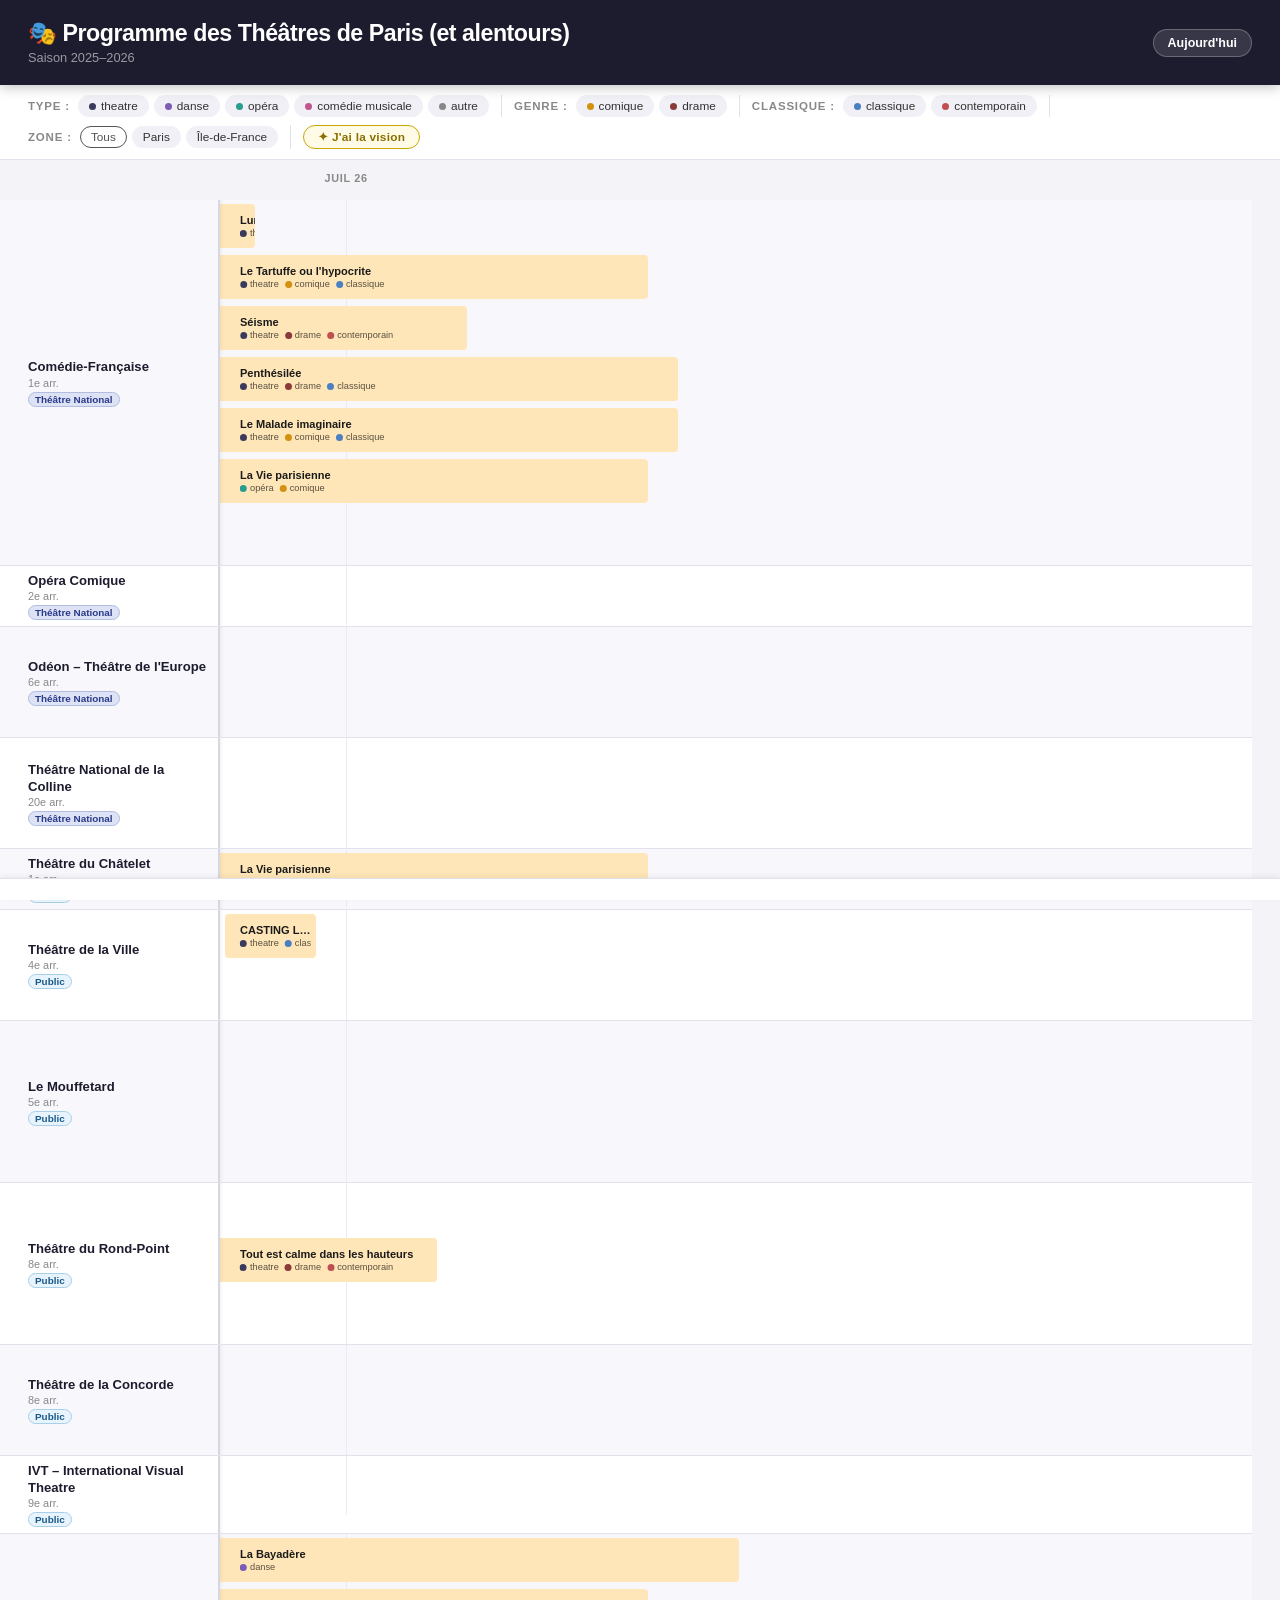
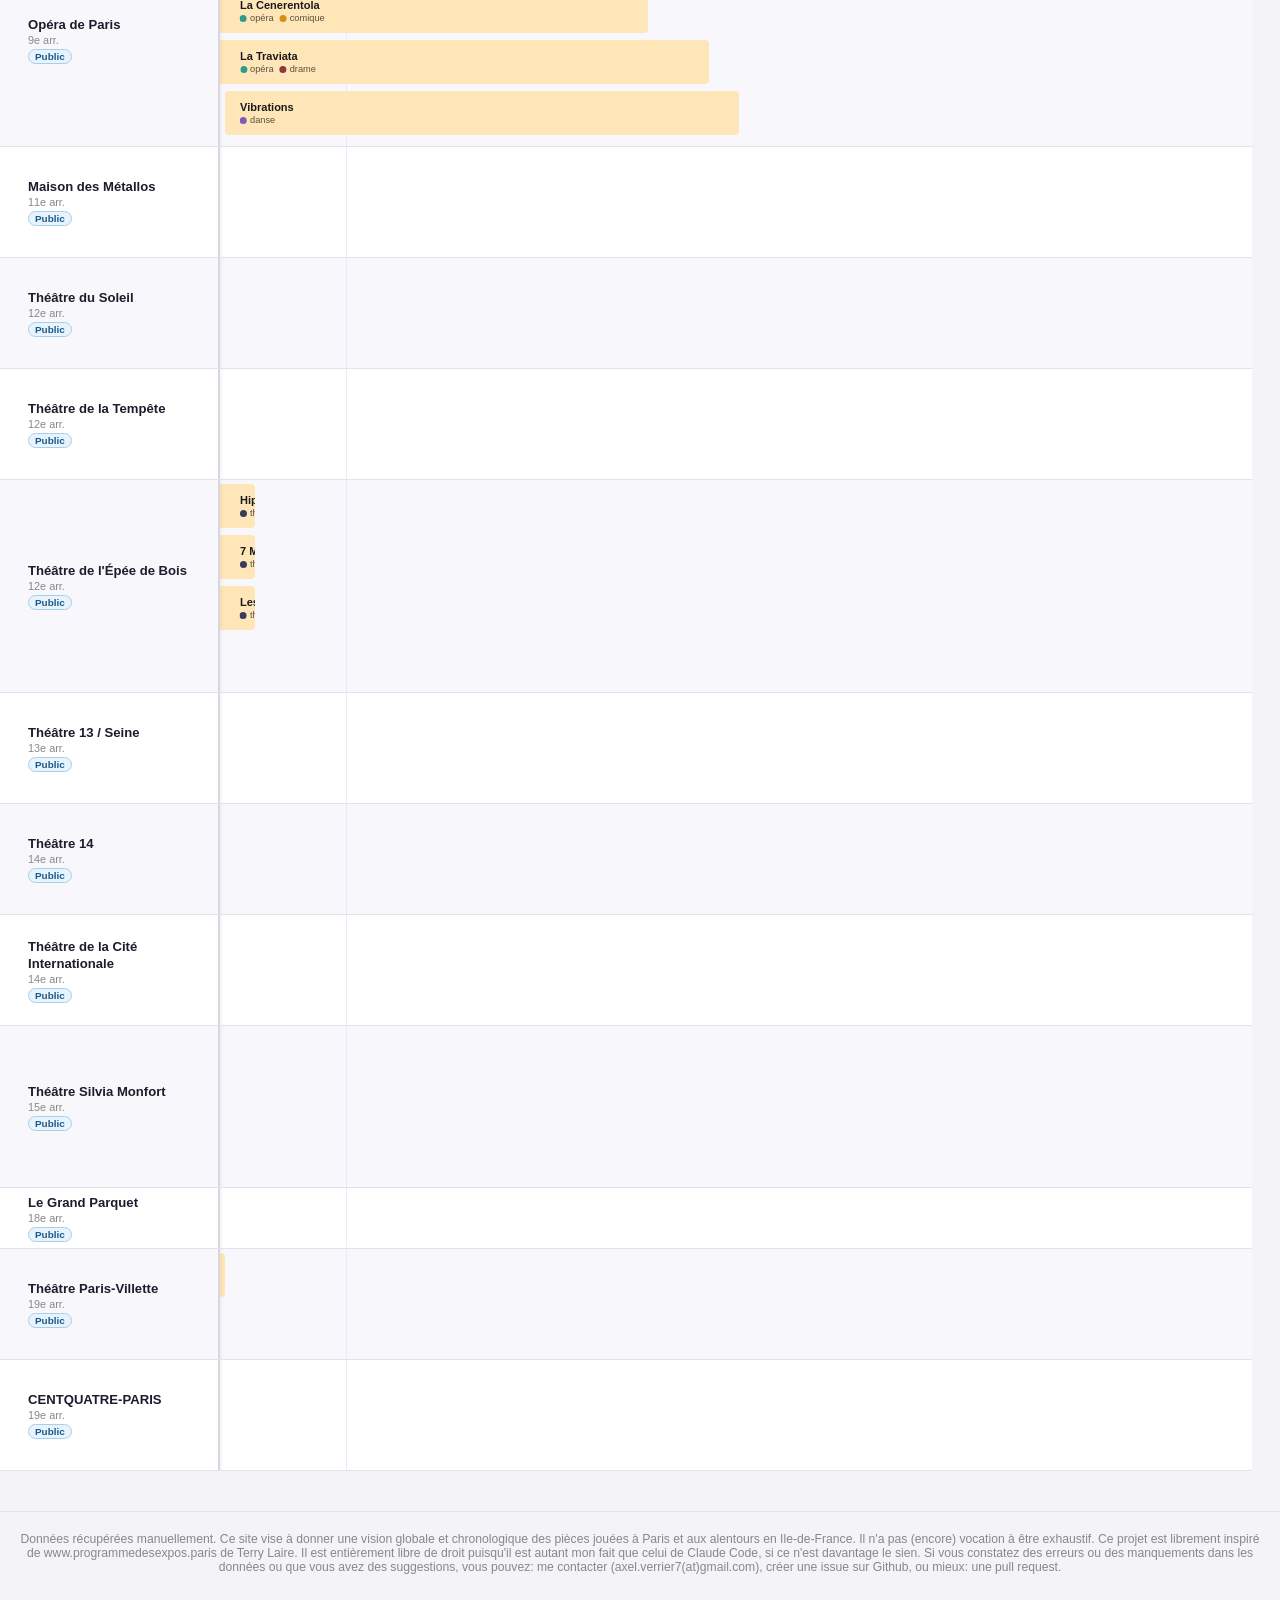
==== index.html @ 10ab56c8 "Updated with public theatres" ====
<!DOCTYPE html>
<html lang="fr">
<head>
  <meta charset="UTF-8">
  <meta name="viewport" content="width=device-width, initial-scale=1.0">
  <title>Programme des théâtres à Paris (et alentours)</title>
  <link rel="stylesheet" href="style.css">
</head>
<body>

  <header>
    <div class="header-inner">
      <div>
        <h1>🎭 Programme des Théâtres de Paris (et alentours)</h1>
        <p class="subtitle">Saison 2025–2026</p>
      </div>
      <button class="today-btn" id="todayBtn">Aujourd'hui</button>
    </div>
  </header>

  <div class="controls" id="controls">
    <div class="controls-topbar">
      <button class="filters-toggle" id="filtersToggle">Filtres ▾</button>
    </div>
    <div class="filter-groups" id="filterGroups">
      <div class="filter-group">
        <span class="filter-label">Type :</span>
        <div class="filters" id="filters"></div>
      </div>
      <div class="control-sep"></div>
      <div class="filter-group">
        <span class="filter-label">Genre :</span>
        <div class="filters" id="genreFilters"></div>
      </div>
      <div class="control-sep"></div>
      <div class="filter-group">
        <span class="filter-label">Classique :</span>
        <div class="filters" id="classicFilters"></div>
      </div>
      <div class="control-sep"></div>
      <div class="filter-group">
        <span class="filter-label">Zone :</span>
        <div class="filters" id="regionFilters"></div>
      </div>
      <div class="control-sep"></div>
      <button class="vision-btn" id="editorsPickBtn">✦ J'ai la vision</button>
    </div><!-- /.filter-groups -->
  </div>

  <div class="timeline-scroll-container" id="scrollContainer">
    <div class="timeline-wrapper" id="timeline"></div>
  </div>

  <div id="tooltip" class="tooltip"></div>

  <div class="scroll-mirror" id="scrollMirror">
    <div id="scrollMirrorInner"></div>
  </div>

  <footer>
    <p>Données récupérées manuellement. Ce site vise à donner une vision globale et chronologique des pièces jouées à Paris et aux alentours en Ile-de-France. Il n'a pas (encore) vocation à être exhaustif. Ce projet est librement inspiré de www.programmedesexpos.paris de Terry Laire. 
Il est entièrement libre de droit puisqu'il est autant mon fait que celui de Claude Code, si ce n'est davantage le sien. Si vous constatez des erreurs ou des manquements dans les données ou que vous avez des suggestions, vous pouvez: me contacter (axel.verrier7(at)gmail.com), créer une issue sur Github, ou mieux: une pull request.</p>
  </footer>

  <script src="data.js"></script>
  <script src="app.js"></script>
</body>
</html>
---- style.css ----
*, *::before, *::after { box-sizing: border-box; margin: 0; padding: 0; }

:root {
  --name-w: 220px;
--header-bg: #1c1c2e;
  --bg: #f3f3f8;
  --row-bg: #ffffff;
  --row-alt: #f8f8fc;
  --border: #e2e2ec;
  --month-line: #ebebf5;
  --today-col: #e63946;
  --muted: #888;
  --font: -apple-system, BlinkMacSystemFont, 'Segoe UI', Roboto, sans-serif;
  --radius: 4px;
}

body { font-family: var(--font); background: var(--bg); color: #222; min-height: 100vh; }

/* Header */
header {
  background: var(--header-bg);
  color: #fff;
  padding: 20px 28px;
  position: sticky; top: 0; z-index: 200;
  box-shadow: 0 2px 12px rgba(0,0,0,.25);
}
.header-inner { display: flex; align-items: center; justify-content: space-between; max-width: 100%; }
header h1 { font-size: 1.45rem; font-weight: 700; letter-spacing: -.02em; }
header .subtitle { font-size: .8rem; opacity: .55; margin-top: 3px; }
.today-btn {
  background: rgba(255,255,255,.12); border: 1px solid rgba(255,255,255,.25);
  color: #fff; padding: 6px 14px; border-radius: 20px; font-size: .78rem;
  font-weight: 600; cursor: pointer; white-space: nowrap; transition: background .15s;
}
.today-btn:hover { background: rgba(255,255,255,.22); }

/* Controls */
.controls {
  display: flex; align-items: center; flex-wrap: wrap; gap: 8px;
  padding: 10px 28px; background: #fff; border-bottom: 1px solid var(--border);
  position: sticky; top: 69px; z-index: 100;
}
.filter-label { font-size: .72rem; font-weight: 700; text-transform: uppercase; letter-spacing: .07em; color: var(--muted); white-space: nowrap; }
.filter-group { display: flex; align-items: center; gap: 8px; }
.filters { display: flex; flex-wrap: wrap; gap: 5px; }
.filter-btn {
  display: flex; align-items: center; gap: 5px;
  padding: 3px 10px; border-radius: 20px;
  border: 1.5px solid transparent;
  font-size: .74rem; font-weight: 500; cursor: pointer;
  background: #f0f0f6; color: #333; transition: all .12s;
}
.filter-btn .dot { width: 7px; height: 7px; border-radius: 50%; flex-shrink: 0; }
.filter-btn.active { background: #fff; border-color: var(--type-color, #999); color: var(--type-color, #333); }
.filter-btn:hover { opacity: .8; }
.control-sep { width: 1px; background: var(--border); align-self: stretch; margin: 0 4px; }

.controls-topbar { display: contents; } /* inline on desktop — children flow into controls flex */
.filters-toggle { display: none; }      /* hidden on desktop */
.filter-groups {
  display: contents;                     /* children flow into controls flex on desktop */
}

.filters-toggle {
  display: none; align-items: center; gap: 5px;
  padding: 4px 12px; border-radius: 20px;
  border: 1.5px solid var(--border);
  font-size: .74rem; font-weight: 600; cursor: pointer;
  background: #f0f0f6; color: #333; transition: all .12s;
}
.filters-toggle:hover { background: #e4e4f0; }

.vision-btn { position: relative; }
.vision-btn::after {
  content: "Je vais voir ces pièces à coup sûr !";
  position: absolute; top: calc(100% + 8px); left: 50%;
  transform: translateX(-50%);
  background: #1c1c2e; color: #fff;
  font-size: .7rem; font-weight: 500; white-space: nowrap;
  padding: 5px 10px; border-radius: 6px;
  pointer-events: none;
  opacity: 0; transition: opacity .15s;
}
.vision-btn:hover::after { opacity: 1; }

.vision-btn {
  display: flex; align-items: center; gap: 6px;
  padding: 4px 14px; border-radius: 20px;
  border: 1.5px solid #c8a800;
  font-size: .74rem; font-weight: 700; cursor: pointer; letter-spacing: .02em;
  background: #fffbe6; color: #8a6f00; transition: all .15s;
  white-space: nowrap;
}
.vision-btn:hover { background: #fff3b0; }
.vision-btn.active {
  background: #f5c800; color: #3a2e00;
  border-color: #c8a800;
  box-shadow: 0 0 0 3px rgba(245,200,0,.25);
}

/* Scroll container — hide native scrollbar, keep the fixed mirror one */
.timeline-scroll-container {
  overflow-x: scroll; padding-bottom: 24px;
  scrollbar-width: none;
}
.timeline-scroll-container::-webkit-scrollbar { display: none; }
.timeline-wrapper { min-width: 860px; padding: 12px 28px 0 0; }

/* Month header */
.months-row { display: grid; grid-template-columns: var(--name-w) 1fr; margin-bottom: 2px; }
.months-row > div:first-child {
  position: sticky; left: 0; z-index: 6;
  background: var(--bg);
}
.months-track { position: relative; height: 26px; margin-left: 0; }
.month-label {
  position: absolute; top: 0;
  transform: translateX(-50%);
  font-size: .68rem; font-weight: 700; color: var(--muted);
  text-transform: uppercase; letter-spacing: .06em;
  white-space: nowrap; user-select: none;
}

/* Today marker in months header */
.months-today {
  position: absolute; top: 0; bottom: 0;
  width: 2px; background: var(--today-col); opacity: .8;
  border-radius: 1px;
}
.months-today::after {
  content: 'auj.';
  position: absolute; top: 6px; left: 50%;
  transform: translateX(-50%);
  font-size: .62rem; font-weight: 700;
  color: var(--today-col); white-space: nowrap;
  background: var(--bg);
  padding: 0 2px;
  z-index: 1;
}

/* Theatre row */
.theatre-row {
  display: grid; grid-template-columns: var(--name-w) 1fr;
  border-bottom: 1px solid var(--border);
}
.theatre-row:nth-child(odd) { background: var(--row-bg); }
.theatre-row:nth-child(even) { background: var(--row-alt); }

.theatre-name {
  padding: 6px 10px 6px 28px;
  display: flex; flex-direction: column; justify-content: center;
  border-right: 2px solid var(--border);
  position: sticky; left: 0; z-index: 5;
  background: var(--row-bg);
}
.theatre-row:nth-child(even) .theatre-name { background: var(--row-alt); }
.theatre-name::after {
  content: ''; position: absolute; right: -6px; top: 0; bottom: 0;
  width: 6px; background: linear-gradient(to right, rgba(0,0,0,.06), transparent);
  pointer-events: none;
}
.theatre-name a {
  color: #1c1c2e; text-decoration: none;
  font-weight: 600; font-size: .82rem; line-height: 1.3;
}
.theatre-name a:hover { color: #4040c8; text-decoration: underline; }
.theatre-name .arr { font-size: .68rem; color: var(--muted); margin-top: 1px; }
.status-badge {
  display: inline-block; align-self: flex-start; margin-top: 3px;
  padding: 1px 6px; border-radius: 10px;
  font-size: .62rem; font-weight: 700;
  white-space: nowrap;
}
.badge-national { background: #dde3f5; color: #2a3a8a; border: 1px solid #b0bde0; }
.badge-public   { background: #e8f4fd; color: #1a5a8a; border: 1px solid #a8cfe8; }

/* Track */
.theatre-track { position: relative; isolation: isolate; }

.month-line {
  position: absolute; top: 0; bottom: 0;
  width: 1px; background: var(--month-line); pointer-events: none;
}
.today-line {
  position: absolute; top: 0; bottom: 0;
  width: 2px; background: var(--today-col); opacity: .55;
  pointer-events: none; z-index: 4;
}

/* Play block */
.play-block {
  position: absolute;
  border-radius: var(--radius);
  background: #FFE6B8;
  cursor: pointer; overflow: hidden;
  transition: filter .1s, transform .1s;
  z-index: 2;
}
.play-block:hover { filter: brightness(1.18); transform: scaleY(1.04); z-index: 10; }
.play-block.dimmed { opacity: .15; pointer-events: none; }

.play-block-inner {
  display: flex; flex-direction: column; justify-content: center;
  gap: 2px; padding: 0 8px 0 12px; height: 100%; overflow: hidden;
}

.play-title {
  font-size: .69rem; font-weight: 700; color: #1a1a1a;
  white-space: nowrap; overflow: hidden; text-overflow: ellipsis;
  pointer-events: none;
}
.play-title-link {
  pointer-events: auto;
  text-decoration: none;
  color: #1a1a1a;
}
.play-title-link:hover {
  text-decoration: underline;
  text-underline-offset: 2px;
}

.play-tags {
  display: flex; gap: 6px; overflow: hidden; flex-shrink: 0;
}
.play-tag {
  display: flex; align-items: center; gap: 3px;
  font-size: .58rem; font-weight: 500; color: rgba(0,0,0,.65);
  white-space: nowrap; pointer-events: none;
}
.tag-dot {
  width: 7px; height: 7px; border-radius: 50%; flex-shrink: 0;
}

/* Tooltip */
.tooltip {
  position: fixed; z-index: 9999;
  background: #1c1c2e; color: #fff;
  padding: 10px 13px; border-radius: 8px;
  font-size: .78rem; line-height: 1.55;
  pointer-events: none; max-width: 255px;
  box-shadow: 0 6px 24px rgba(0,0,0,.3);
  opacity: 0; transition: opacity .15s;
}
.tooltip.visible { opacity: 1; }
/* Mobile: fixed panel at bottom */
.tooltip.tip-fixed {
  left: 12px !important; right: 12px !important;
  bottom: 16px !important; top: auto !important;
  max-width: none; width: auto;
  border-radius: 12px;
  pointer-events: auto;
  font-size: .85rem; padding: 14px 16px;
}
.tt-title { font-weight: 700; font-size: .88rem; margin-bottom: 5px; display: block; }
.tt-title-link {
  color: #fff; text-decoration: none;
  border-bottom: 1px solid rgba(255,255,255,.4);
}
.tt-title-link:hover { border-bottom-color: #fff; }
.tt-types { display: flex; flex-wrap: wrap; gap: 4px; margin-bottom: 5px; }
.tt-type {
  display: inline-block; padding: 1px 8px; border-radius: 10px;
  font-size: .68rem; font-weight: 700; color: #fff;
}
.tt-row { display: flex; gap: 4px; }
.tt-row .lbl { color: #aaa; flex-shrink: 0; }
.tt-dates { color: #bbb; margin-top: 3px; font-size: .74rem; }

/* Fixed mirror scrollbar */
.scroll-mirror {
  position: fixed; bottom: 0; left: 0; right: 0;
  overflow-x: auto; overflow-y: hidden;
  height: 22px;
  z-index: 150;
  background: #fff;
  border-top: 1px solid var(--border);
  box-shadow: 0 -2px 6px rgba(0,0,0,.06);
}
.scroll-mirror::-webkit-scrollbar { height: 14px; }
.scroll-mirror::-webkit-scrollbar-track { background: #f0f0f6; }
.scroll-mirror::-webkit-scrollbar-thumb { background: #c0c0d0; border-radius: 4px; }
.scroll-mirror::-webkit-scrollbar-thumb:hover { background: #9090b0; }
#scrollMirrorInner { height: 1px; }

footer {
  text-align: center; padding: 20px; padding-bottom: 42px;
  font-size: .76rem; color: var(--muted);
  border-top: 1px solid var(--border); margin-top: 16px;
}

@media (max-width: 640px) {
  :root { --name-w: 110px; }

  header { padding: 12px 16px; }
  header h1 { font-size: 1rem; }
  header .subtitle { display: none; }
  .today-btn { padding: 5px 10px; font-size: .72rem; }

  /* Controls: collapsible on mobile */
  .controls { position: static; padding: 8px 12px; top: auto; flex-direction: column; align-items: flex-start; gap: 6px; }
  .controls-topbar { display: flex; align-items: center; gap: 8px; width: 100%; }
  .filters-toggle { display: flex; }
  .filter-groups { display: none; flex-direction: column; gap: 6px; width: 100%; }
  .controls.open .filter-groups { display: flex; }
  .filter-group { gap: 6px; flex-wrap: wrap; }
  .filter-label { display: block; font-size: .68rem; }
  .control-sep { display: none; }
  .filters { gap: 4px; }
  .filter-btn { padding: 3px 8px; font-size: .7rem; }
  .vision-btn::after { display: none; }

  .timeline-wrapper { padding-right: 12px; }

  /* Larger tap targets for play blocks */
  .play-block { min-height: 28px; }
  .theatre-name { padding-left: 12px; }
  .theatre-name a { font-size: .75rem; }
  .theatre-name .arr { display: none; }
}
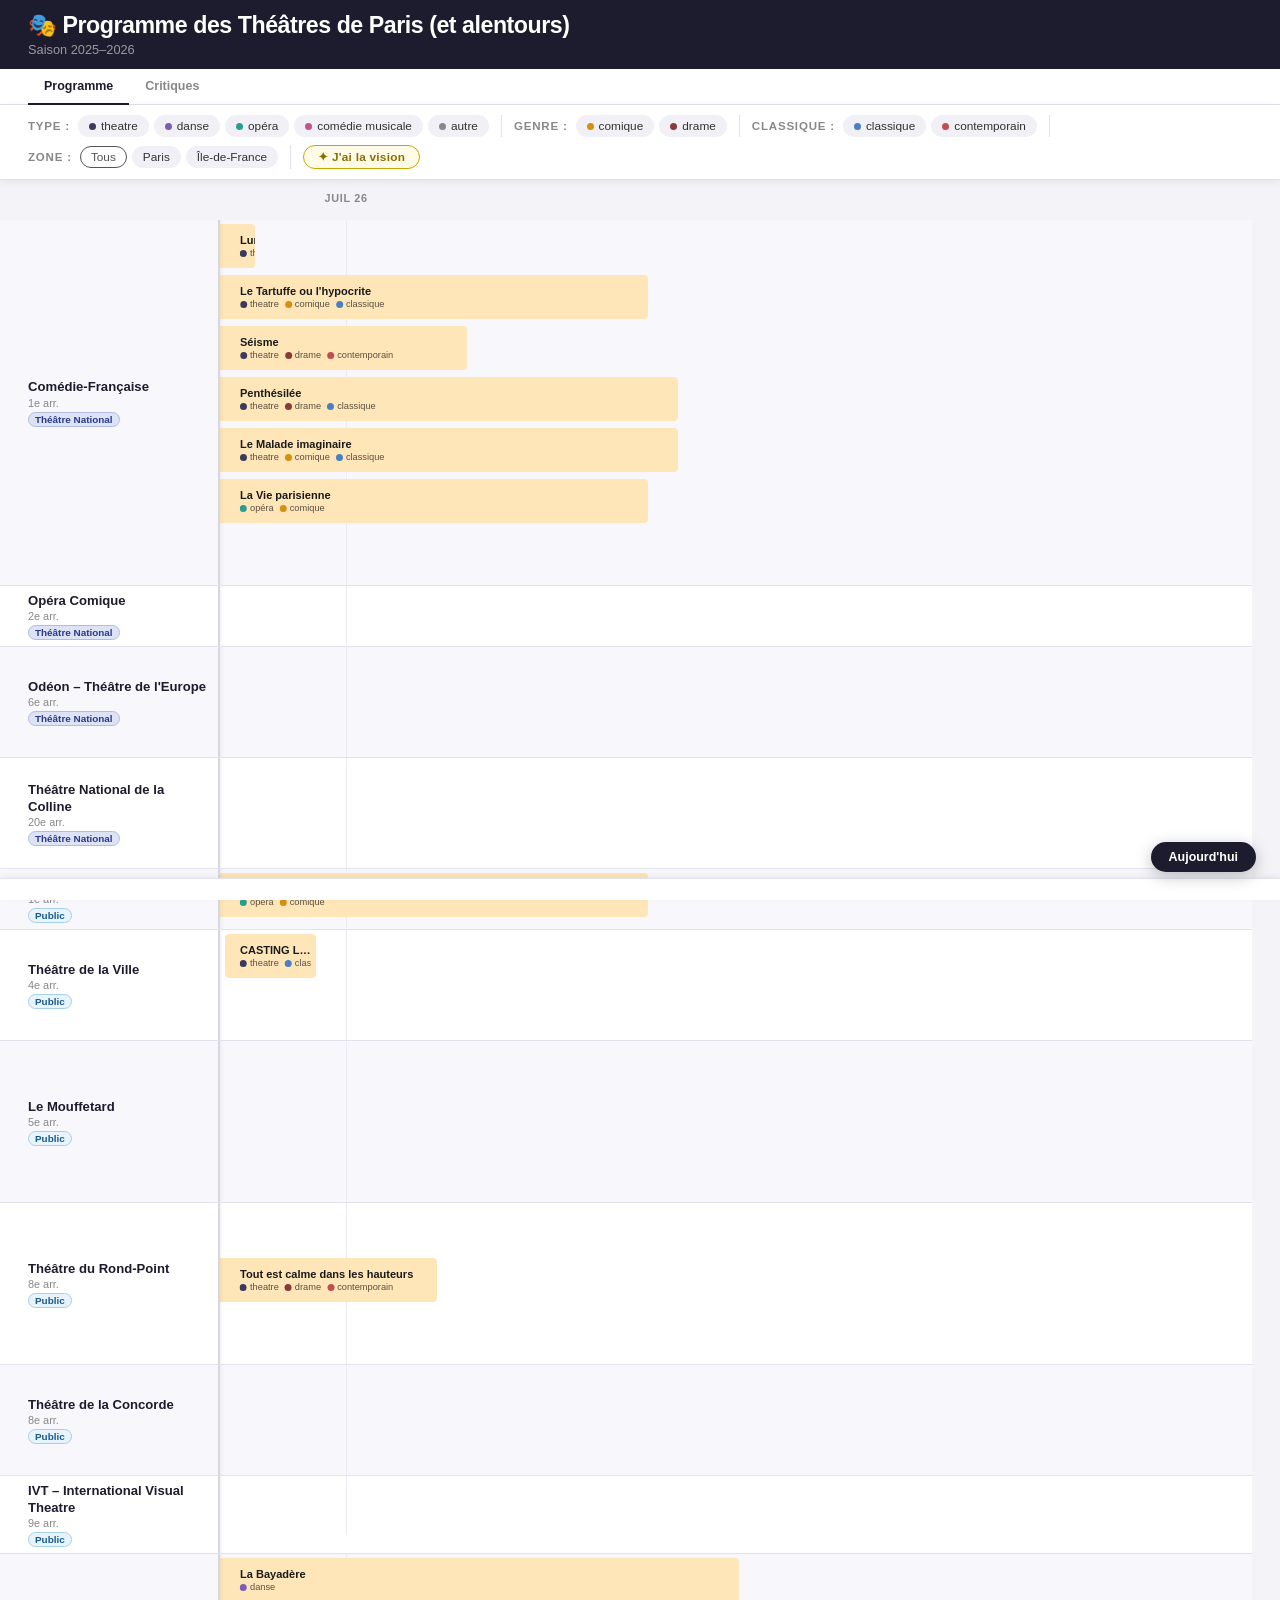
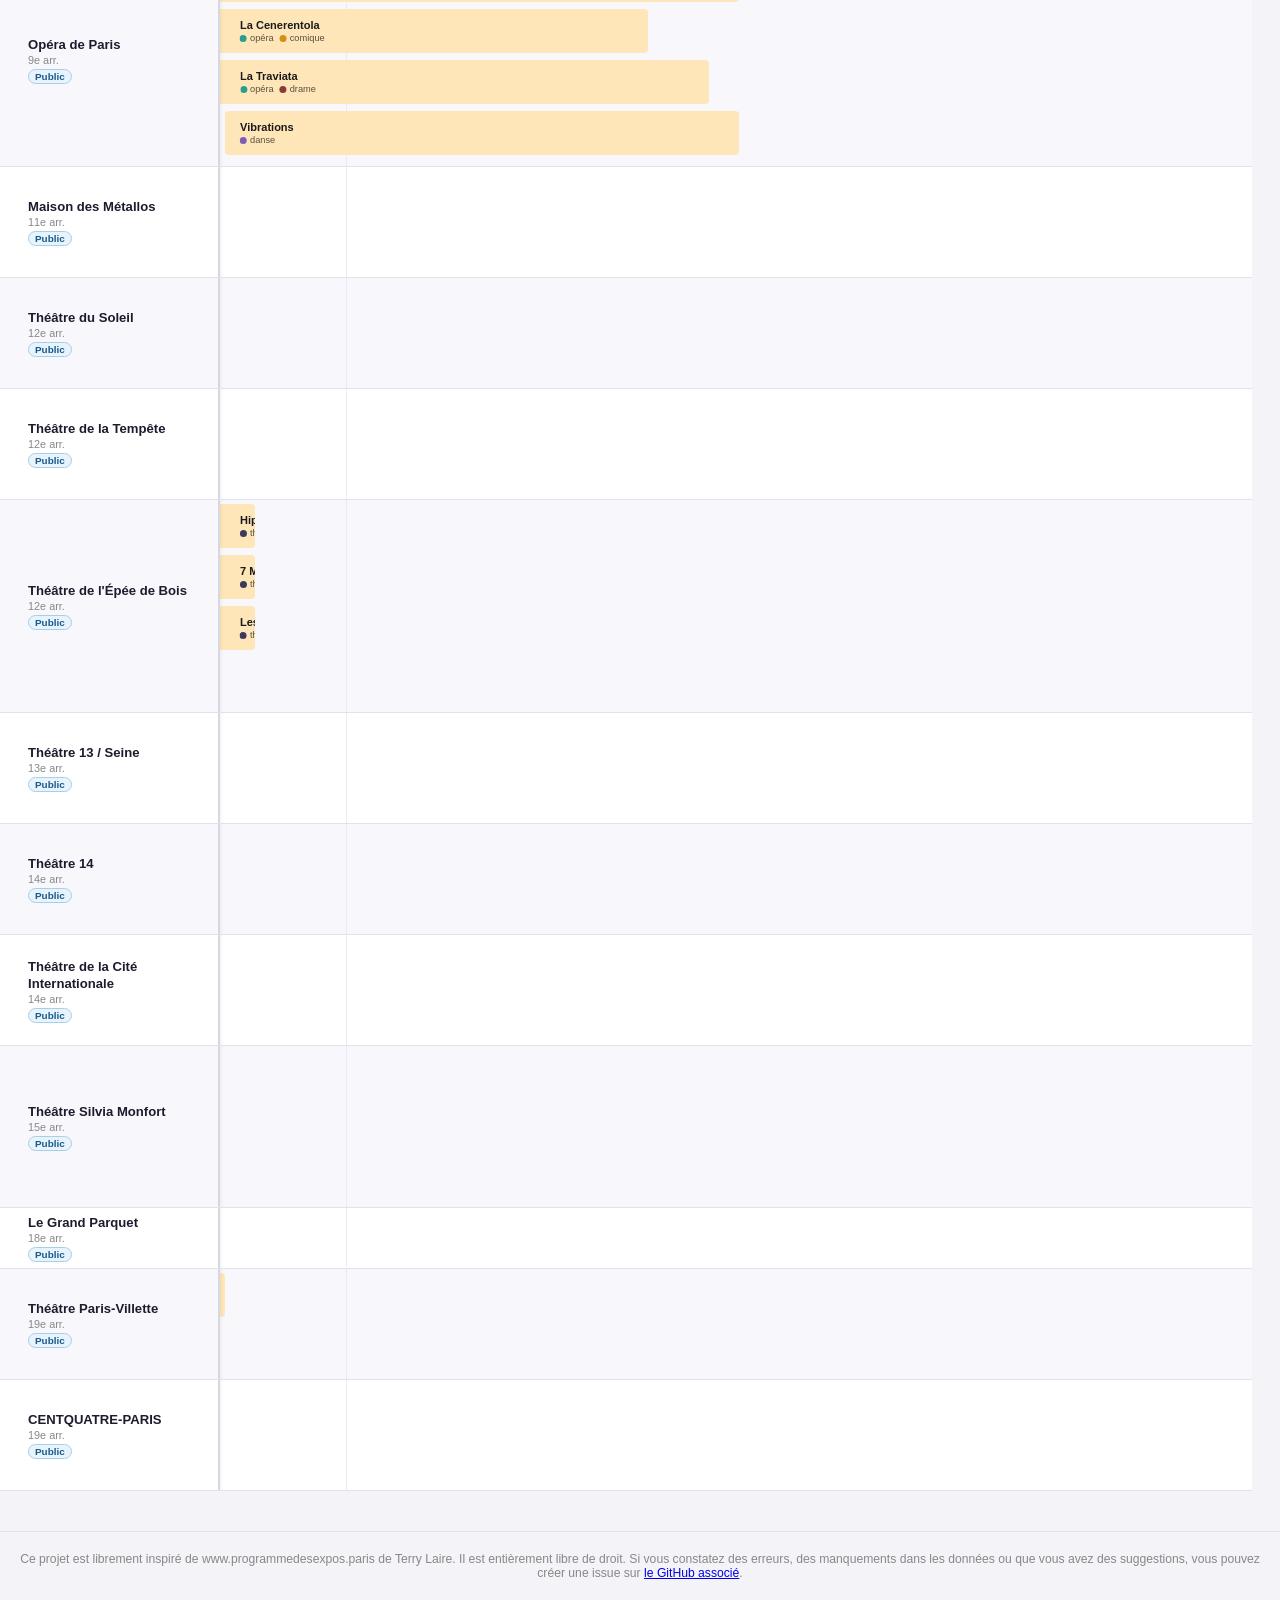
==== commit 060c161b: "Fixed a couple things and launched v2 with critics and automatic retrieval" ====
--- a/index.html
+++ b/index.html
@@ -4,6 +4,7 @@
   <meta charset="UTF-8">
   <meta name="viewport" content="width=device-width, initial-scale=1.0">
   <title>Programme des théâtres à Paris (et alentours)</title>
+  <link rel="icon" href="data:image/svg+xml,<svg xmlns=%22http://www.w3.org/2000/svg%22 viewBox=%220 0 100 100%22><text y=%22.9em%22 font-size=%2290%22>🎭</text></svg>">
   <link rel="stylesheet" href="style.css">
 </head>
 <body>
@@ -14,9 +15,15 @@
         <h1>🎭 Programme des Théâtres de Paris (et alentours)</h1>
         <p class="subtitle">Saison 2025–2026</p>
       </div>
-      <button class="today-btn" id="todayBtn">Aujourd'hui</button>
     </div>
   </header>
+
+  <nav class="tab-nav">
+    <div class="tab-links">
+      <a href="index.html" class="tab-link active">Programme</a>
+      <a href="critiques.html" class="tab-link">Critiques</a>
+    </div>
+  </nav>
 
   <div class="controls" id="controls">
     <div class="controls-topbar">
@@ -45,7 +52,7 @@
       <div class="control-sep"></div>
       <button class="vision-btn" id="editorsPickBtn">✦ J'ai la vision</button>
     </div><!-- /.filter-groups -->
-  </div>
+  </div><!-- /.controls -->
 
   <div class="timeline-scroll-container" id="scrollContainer">
     <div class="timeline-wrapper" id="timeline"></div>
@@ -58,9 +65,10 @@
   </div>
 
   <footer>
-    <p>Données récupérées manuellement. Ce site vise à donner une vision globale et chronologique des pièces jouées à Paris et aux alentours en Ile-de-France. Il n'a pas (encore) vocation à être exhaustif. Ce projet est librement inspiré de www.programmedesexpos.paris de Terry Laire. 
-Il est entièrement libre de droit puisqu'il est autant mon fait que celui de Claude Code, si ce n'est davantage le sien. Si vous constatez des erreurs ou des manquements dans les données ou que vous avez des suggestions, vous pouvez: me contacter (axel.verrier7(at)gmail.com), créer une issue sur Github, ou mieux: une pull request.</p>
+    <p>Ce projet est librement inspiré de www.programmedesexpos.paris de Terry Laire. Il est entièrement libre de droit. Si vous constatez des erreurs, des manquements dans les données ou que vous avez des suggestions, vous pouvez créer une issue sur <a href="https://github.com/axelverrier/programmedestheatres">le GitHub associé</a>. </p>
   </footer>
+
+  <button class="today-btn today-btn-fab">Aujourd'hui</button>
 
   <script src="data.js"></script>
   <script src="app.js"></script>
--- a/style.css
+++ b/style.css
@@ -2,7 +2,7 @@
 
 :root {
   --name-w: 220px;
---header-bg: #1c1c2e;
+  --header-bg: #1c1c2e;
   --bg: #f3f3f8;
   --row-bg: #ffffff;
   --row-alt: #f8f8fc;
@@ -14,31 +14,37 @@
   --radius: 4px;
 }
 
+
 body { font-family: var(--font); background: var(--bg); color: #222; min-height: 100vh; }
 
 /* Header */
 header {
   background: var(--header-bg);
   color: #fff;
-  padding: 20px 28px;
-  position: sticky; top: 0; z-index: 200;
-  box-shadow: 0 2px 12px rgba(0,0,0,.25);
-}
-.header-inner { display: flex; align-items: center; justify-content: space-between; max-width: 100%; }
+  padding: 12px 28px;
+}
+.header-inner { display: flex; align-items: center; justify-content: space-between; }
 header h1 { font-size: 1.45rem; font-weight: 700; letter-spacing: -.02em; }
 header .subtitle { font-size: .8rem; opacity: .55; margin-top: 3px; }
 .today-btn {
-  background: rgba(255,255,255,.12); border: 1px solid rgba(255,255,255,.25);
-  color: #fff; padding: 6px 14px; border-radius: 20px; font-size: .78rem;
+  background: var(--header-bg); color: #fff;
+  border: none; padding: 5px 14px; border-radius: 20px; font-size: .74rem;
   font-weight: 600; cursor: pointer; white-space: nowrap; transition: background .15s;
 }
-.today-btn:hover { background: rgba(255,255,255,.22); }
+.today-btn:hover { background: #2d2d4e; }
+
+.today-btn-fab {
+  position: fixed; bottom: 28px; right: 24px; z-index: 500;
+  box-shadow: 0 4px 16px rgba(0,0,0,.25);
+  padding: 8px 18px; font-size: .78rem;
+}
 
 /* Controls */
 .controls {
   display: flex; align-items: center; flex-wrap: wrap; gap: 8px;
-  padding: 10px 28px; background: #fff; border-bottom: 1px solid var(--border);
-  position: sticky; top: 69px; z-index: 100;
+  padding: 10px 28px; background: var(--row-bg); border-bottom: 1px solid var(--border);
+  position: sticky; top: 0; z-index: 200;
+  box-shadow: 0 2px 8px rgba(0,0,0,.07);
 }
 .filter-label { font-size: .72rem; font-weight: 700; text-transform: uppercase; letter-spacing: .07em; color: var(--muted); white-space: nowrap; }
 .filter-group { display: flex; align-items: center; gap: 8px; }
@@ -56,7 +62,6 @@
 .control-sep { width: 1px; background: var(--border); align-self: stretch; margin: 0 4px; }
 
 .controls-topbar { display: contents; } /* inline on desktop — children flow into controls flex */
-.filters-toggle { display: none; }      /* hidden on desktop */
 .filter-groups {
   display: contents;                     /* children flow into controls flex on desktop */
 }
@@ -75,7 +80,7 @@
   content: "Je vais voir ces pièces à coup sûr !";
   position: absolute; top: calc(100% + 8px); left: 50%;
   transform: translateX(-50%);
-  background: #1c1c2e; color: #fff;
+  background: var(--header-bg); color: #fff;
   font-size: .7rem; font-weight: 500; white-space: nowrap;
   padding: 5px 10px; border-radius: 6px;
   pointer-events: none;
@@ -160,7 +165,7 @@
   pointer-events: none;
 }
 .theatre-name a {
-  color: #1c1c2e; text-decoration: none;
+  color: var(--header-bg); text-decoration: none;
   font-weight: 600; font-size: .82rem; line-height: 1.3;
 }
 .theatre-name a:hover { color: #4040c8; text-decoration: underline; }
@@ -234,7 +239,7 @@
 /* Tooltip */
 .tooltip {
   position: fixed; z-index: 9999;
-  background: #1c1c2e; color: #fff;
+  background: var(--header-bg); color: #fff;
   padding: 10px 13px; border-radius: 8px;
   font-size: .78rem; line-height: 1.55;
   pointer-events: none; max-width: 255px;
@@ -272,7 +277,7 @@
   overflow-x: auto; overflow-y: hidden;
   height: 22px;
   z-index: 150;
-  background: #fff;
+  background: var(--row-bg);
   border-top: 1px solid var(--border);
   box-shadow: 0 -2px 6px rgba(0,0,0,.06);
 }
@@ -282,6 +287,68 @@
 .scroll-mirror::-webkit-scrollbar-thumb:hover { background: #9090b0; }
 #scrollMirrorInner { height: 1px; }
 
+/* Tab nav — static, sits at top of page, scrolls away */
+.tab-nav {
+  display: flex; align-items: center;
+  background: var(--row-bg); border-bottom: 1px solid var(--border);
+  padding: 0 28px;
+}
+.tab-links { display: flex; }
+.tab-link {
+  padding: 10px 16px;
+  font-size: .78rem; font-weight: 600;
+  color: var(--muted); text-decoration: none;
+  border-bottom: 2px solid transparent;
+  margin-bottom: -1px;
+  transition: color .12s, border-color .12s;
+  white-space: nowrap;
+}
+.tab-link:hover { color: var(--header-bg); }
+.tab-link.active { color: var(--header-bg); border-bottom-color: var(--header-bg); }
+
+/* Page content (non-programme pages) */
+.page-content {
+  max-width: 680px; margin: 0 auto; padding: 32px 28px 60px;
+}
+.page-title {
+  font-size: 1rem; font-weight: 700; letter-spacing: -.01em;
+  margin-bottom: 4px;
+}
+.page-subtitle {
+  font-size: .78rem; color: var(--muted); margin-bottom: 28px;
+}
+
+/* Critics list */
+.critics-list { list-style: none; }
+.critics-list li {
+  border-bottom: 1px solid var(--border);
+  padding: 14px 0;
+  display: flex; flex-direction: column; gap: 3px;
+}
+.critics-list li:first-child { border-top: 1px solid var(--border); }
+.critics-play-link {
+  color: var(--header-bg); text-decoration: none;
+  font-size: .9rem; font-weight: 700; line-height: 1.3;
+}
+.critics-play-link:hover { text-decoration: underline; text-underline-offset: 3px; }
+.critics-theatre {
+  font-size: .74rem; color: var(--muted);
+}
+.critics-headline {
+  font-size: .78rem; color: #555; line-height: 1.4;
+  font-style: italic;
+}
+.critics-meta {
+  font-size: .72rem; color: var(--muted); margin-top: 20px;
+}
+
+/* Placeholder */
+.placeholder {
+  border: 1.5px dashed var(--border); border-radius: 8px;
+  padding: 40px 28px; text-align: center;
+  color: var(--muted); font-size: .85rem; line-height: 1.7;
+}
+
 footer {
   text-align: center; padding: 20px; padding-bottom: 42px;
   font-size: .76rem; color: var(--muted);
@@ -294,10 +361,10 @@
   header { padding: 12px 16px; }
   header h1 { font-size: 1rem; }
   header .subtitle { display: none; }
-  .today-btn { padding: 5px 10px; font-size: .72rem; }
+  .today-btn-fab { bottom: 16px; right: 16px; }
 
   /* Controls: collapsible on mobile */
-  .controls { position: static; padding: 8px 12px; top: auto; flex-direction: column; align-items: flex-start; gap: 6px; }
+  .controls { position: static; padding: 8px 12px; flex-direction: column; align-items: flex-start; gap: 6px; }
   .controls-topbar { display: flex; align-items: center; gap: 8px; width: 100%; }
   .filters-toggle { display: flex; }
   .filter-groups { display: none; flex-direction: column; gap: 6px; width: 100%; }
@@ -308,6 +375,7 @@
   .filters { gap: 4px; }
   .filter-btn { padding: 3px 8px; font-size: .7rem; }
   .vision-btn::after { display: none; }
+  .vision-btn { align-self: flex-start; }
 
   .timeline-wrapper { padding-right: 12px; }
 
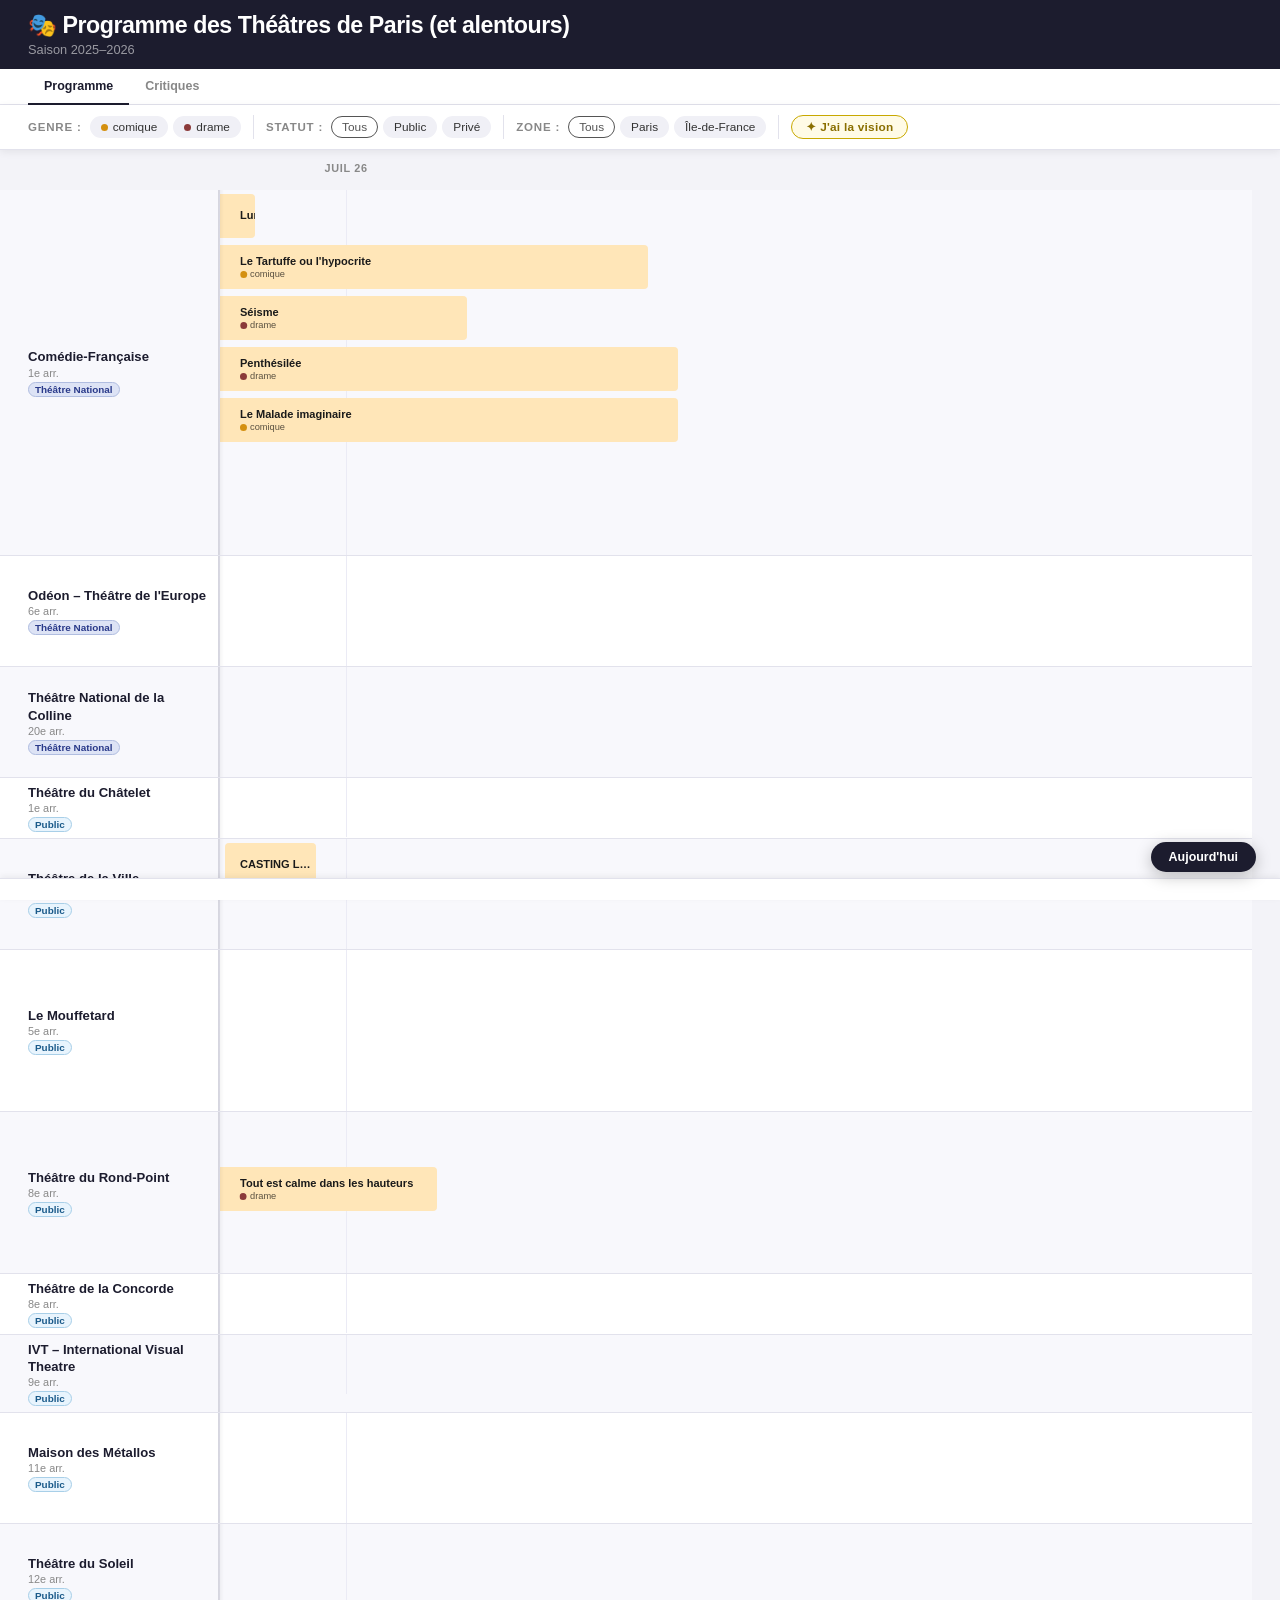
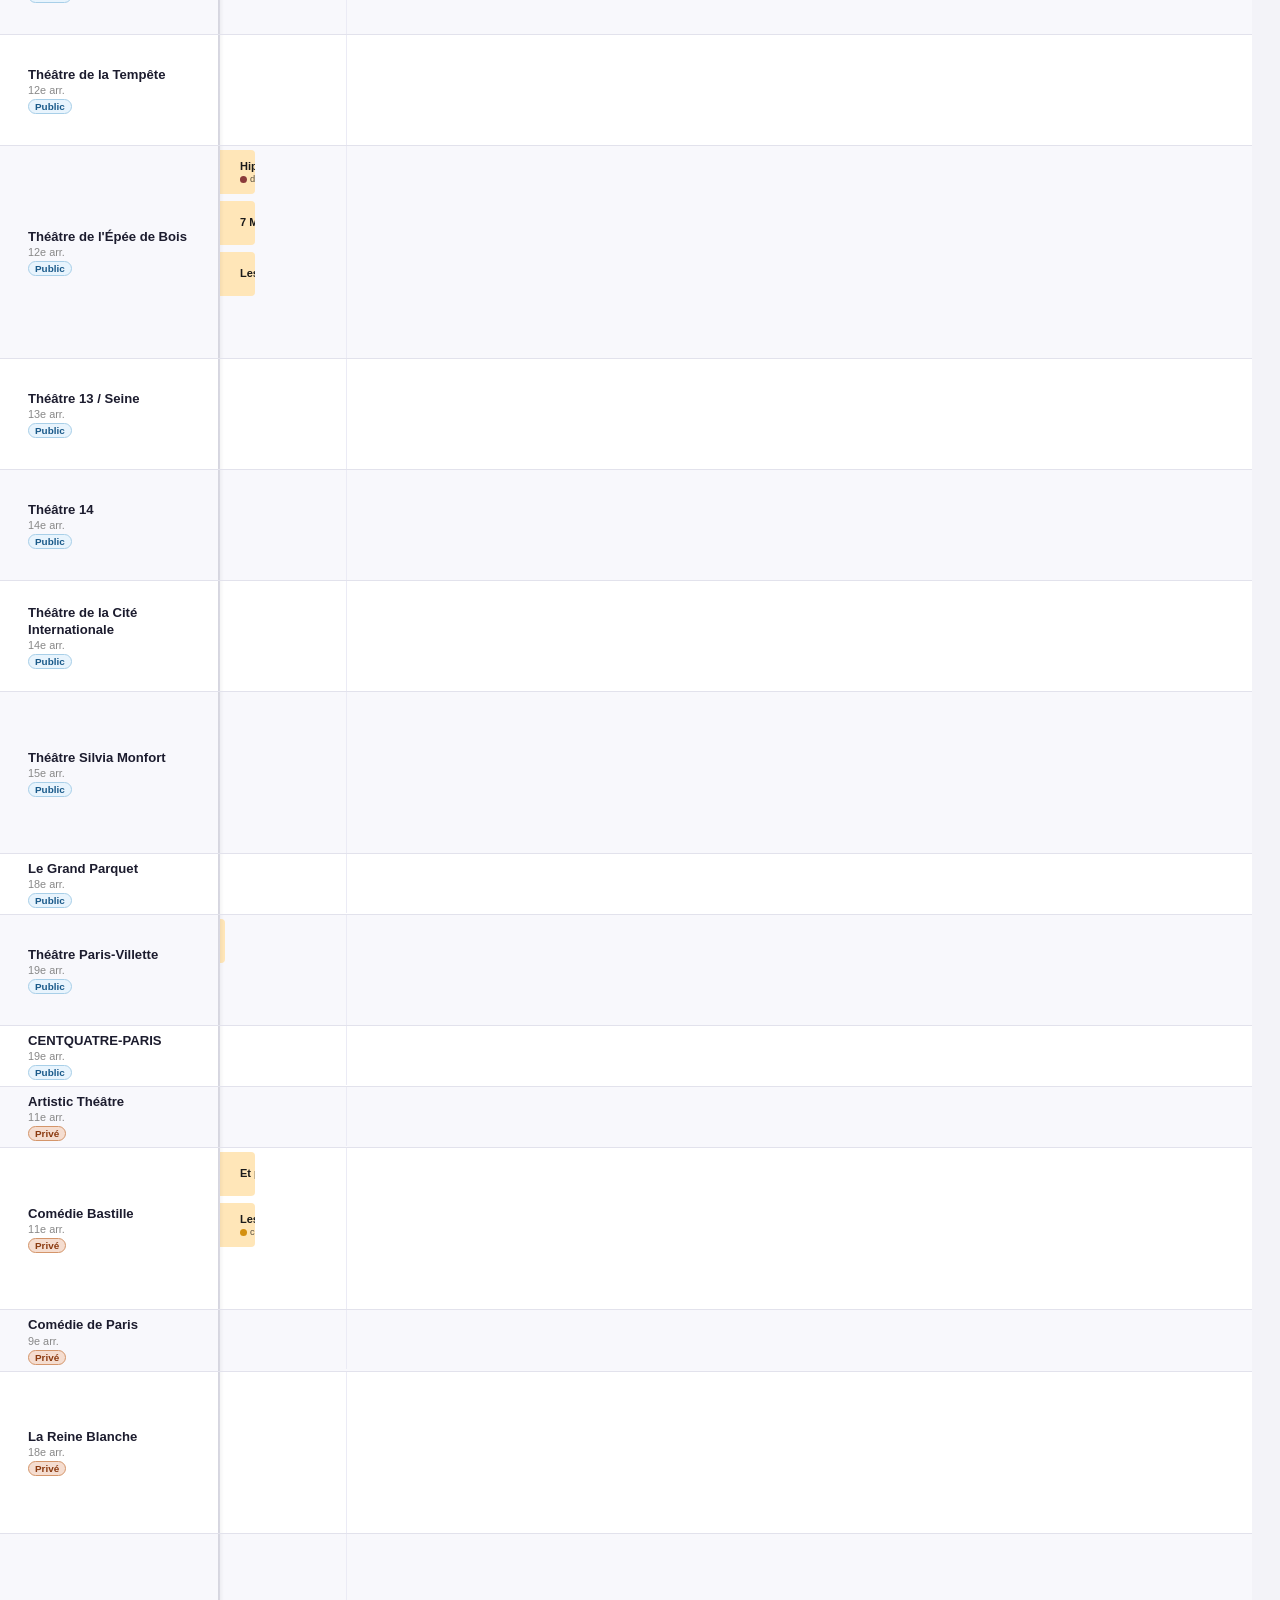
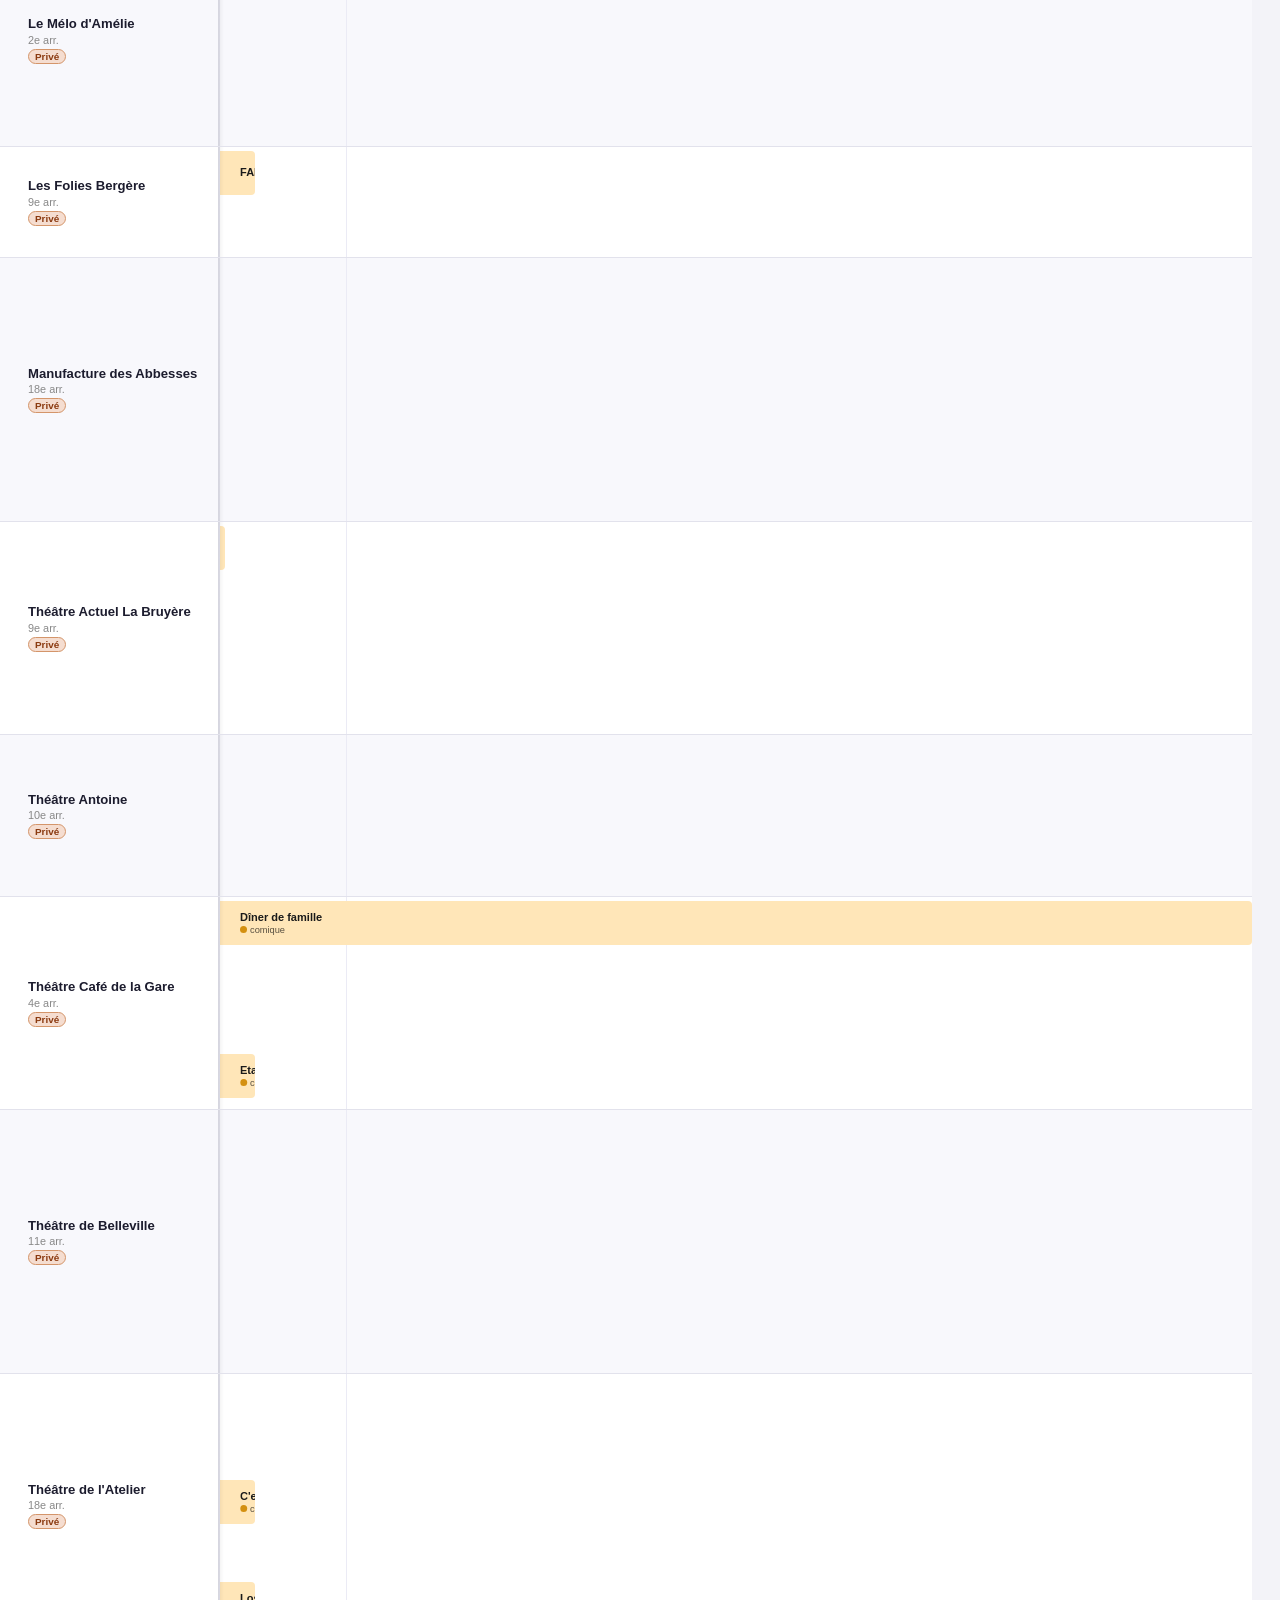
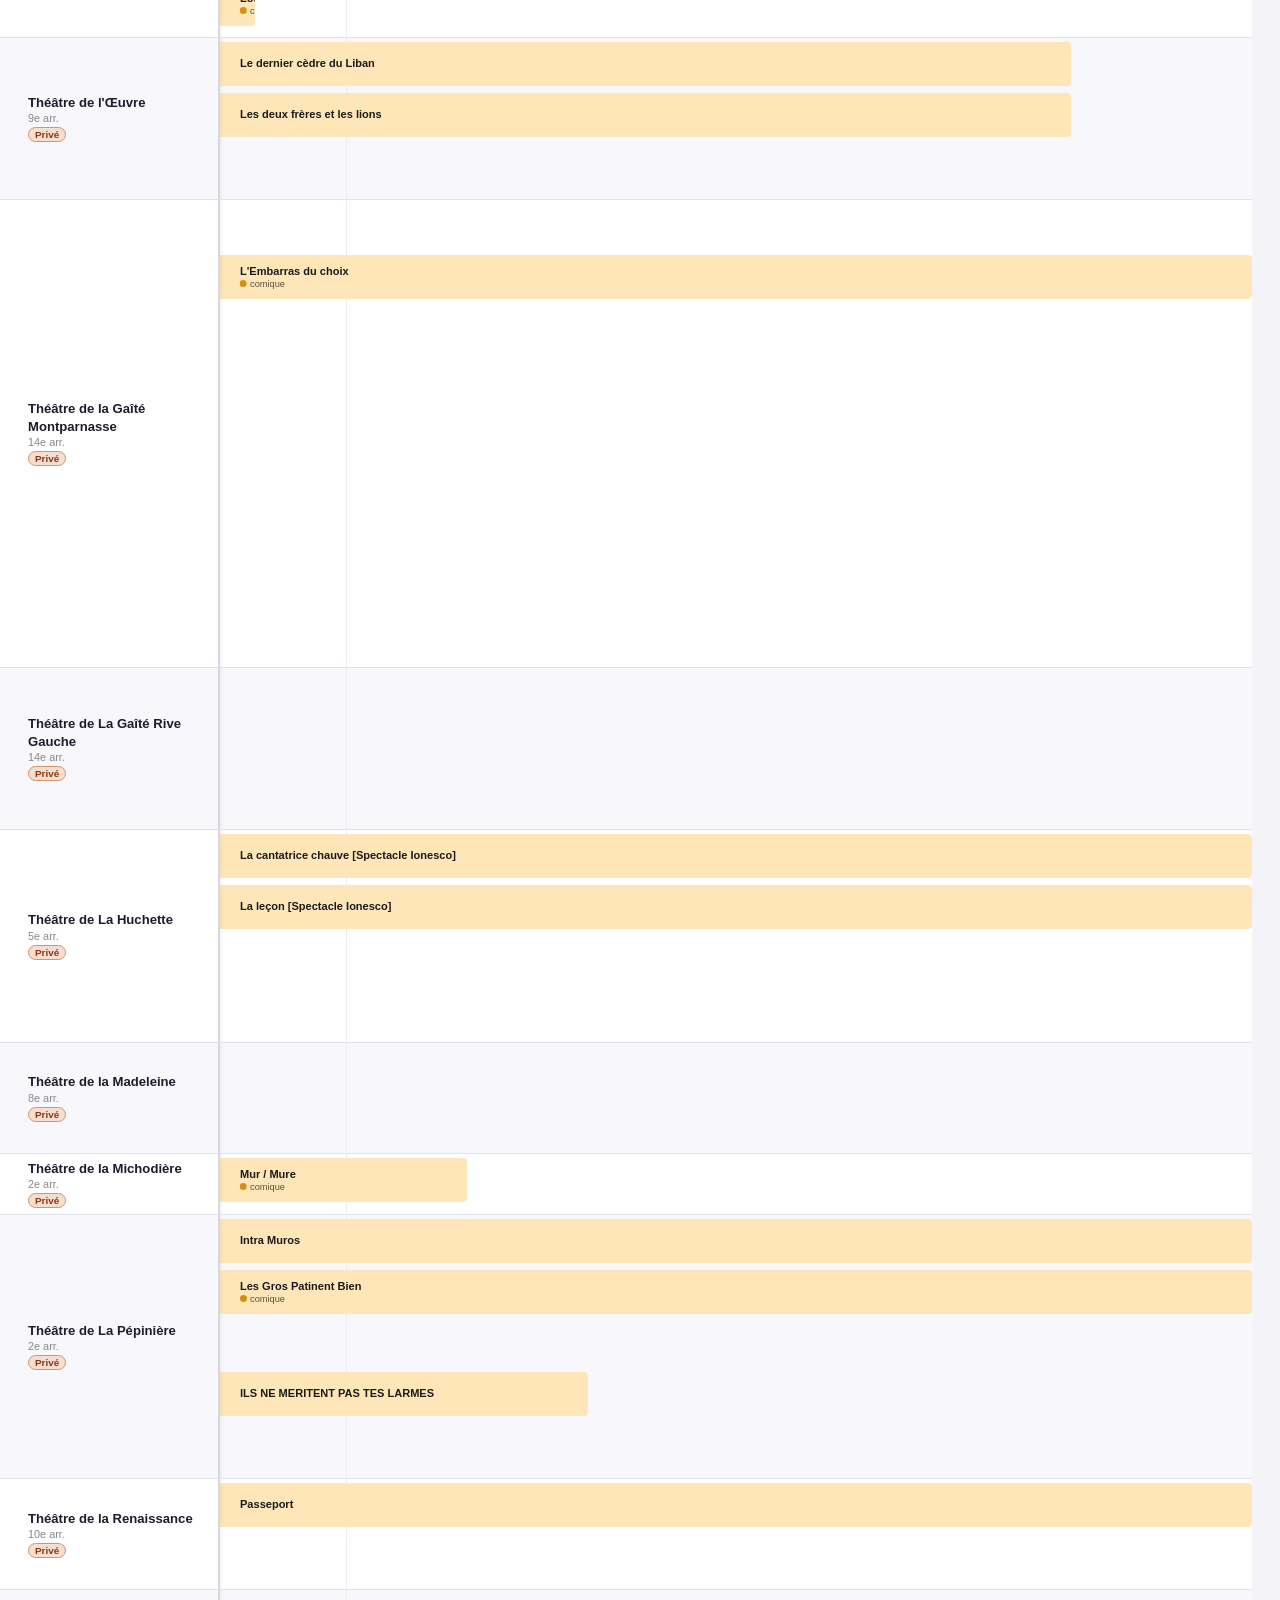
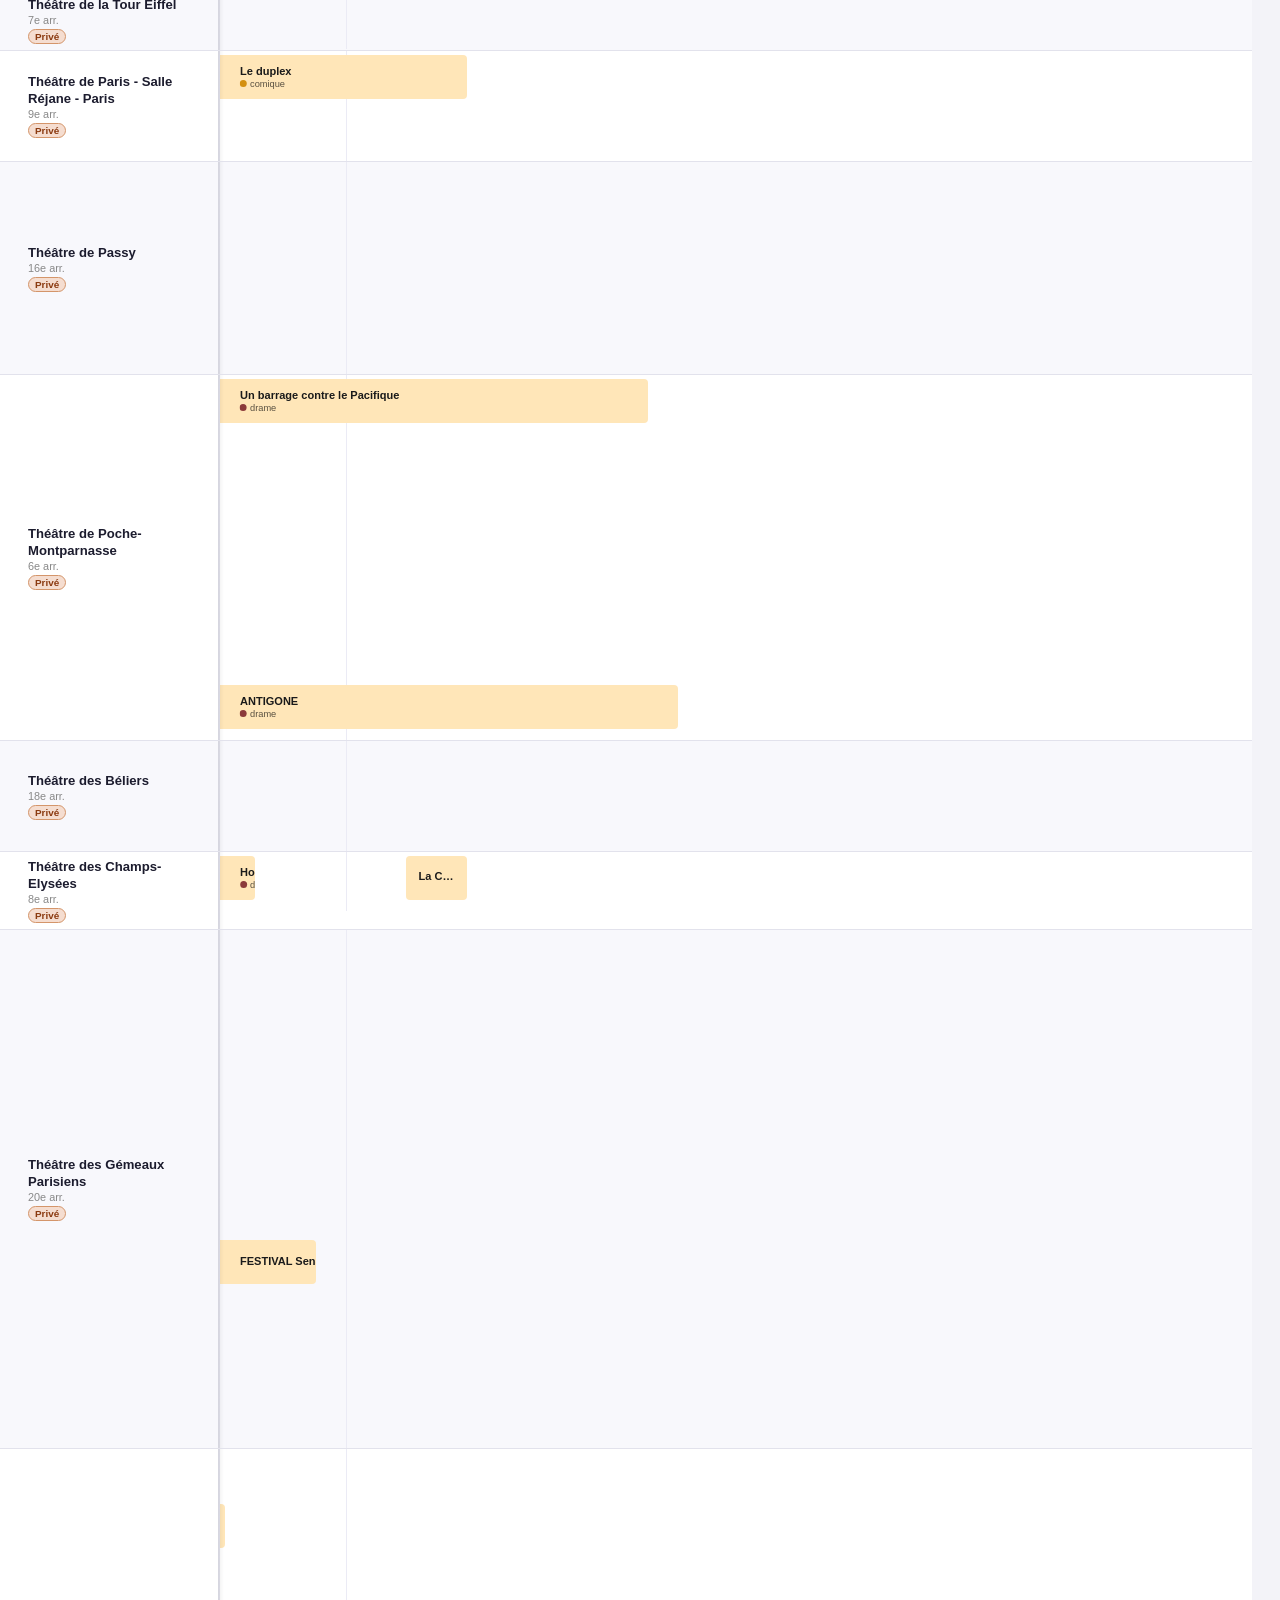
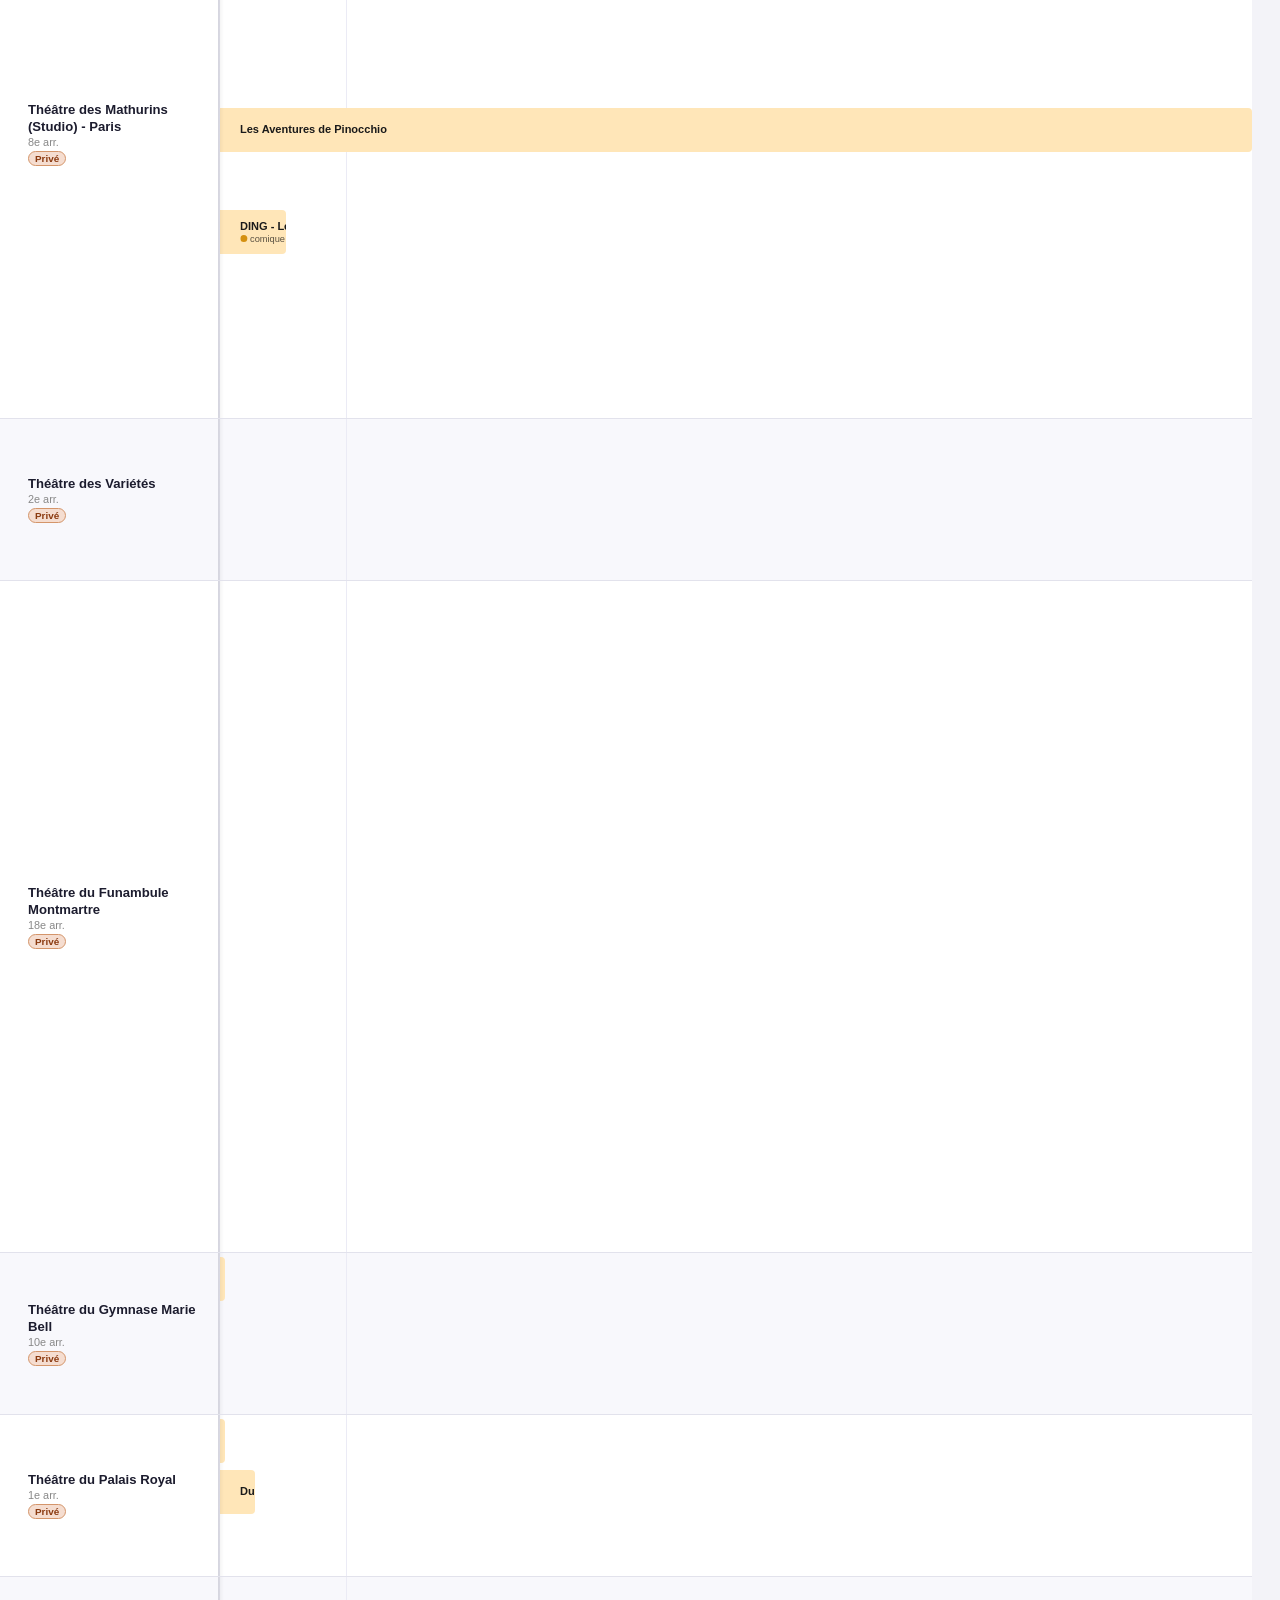
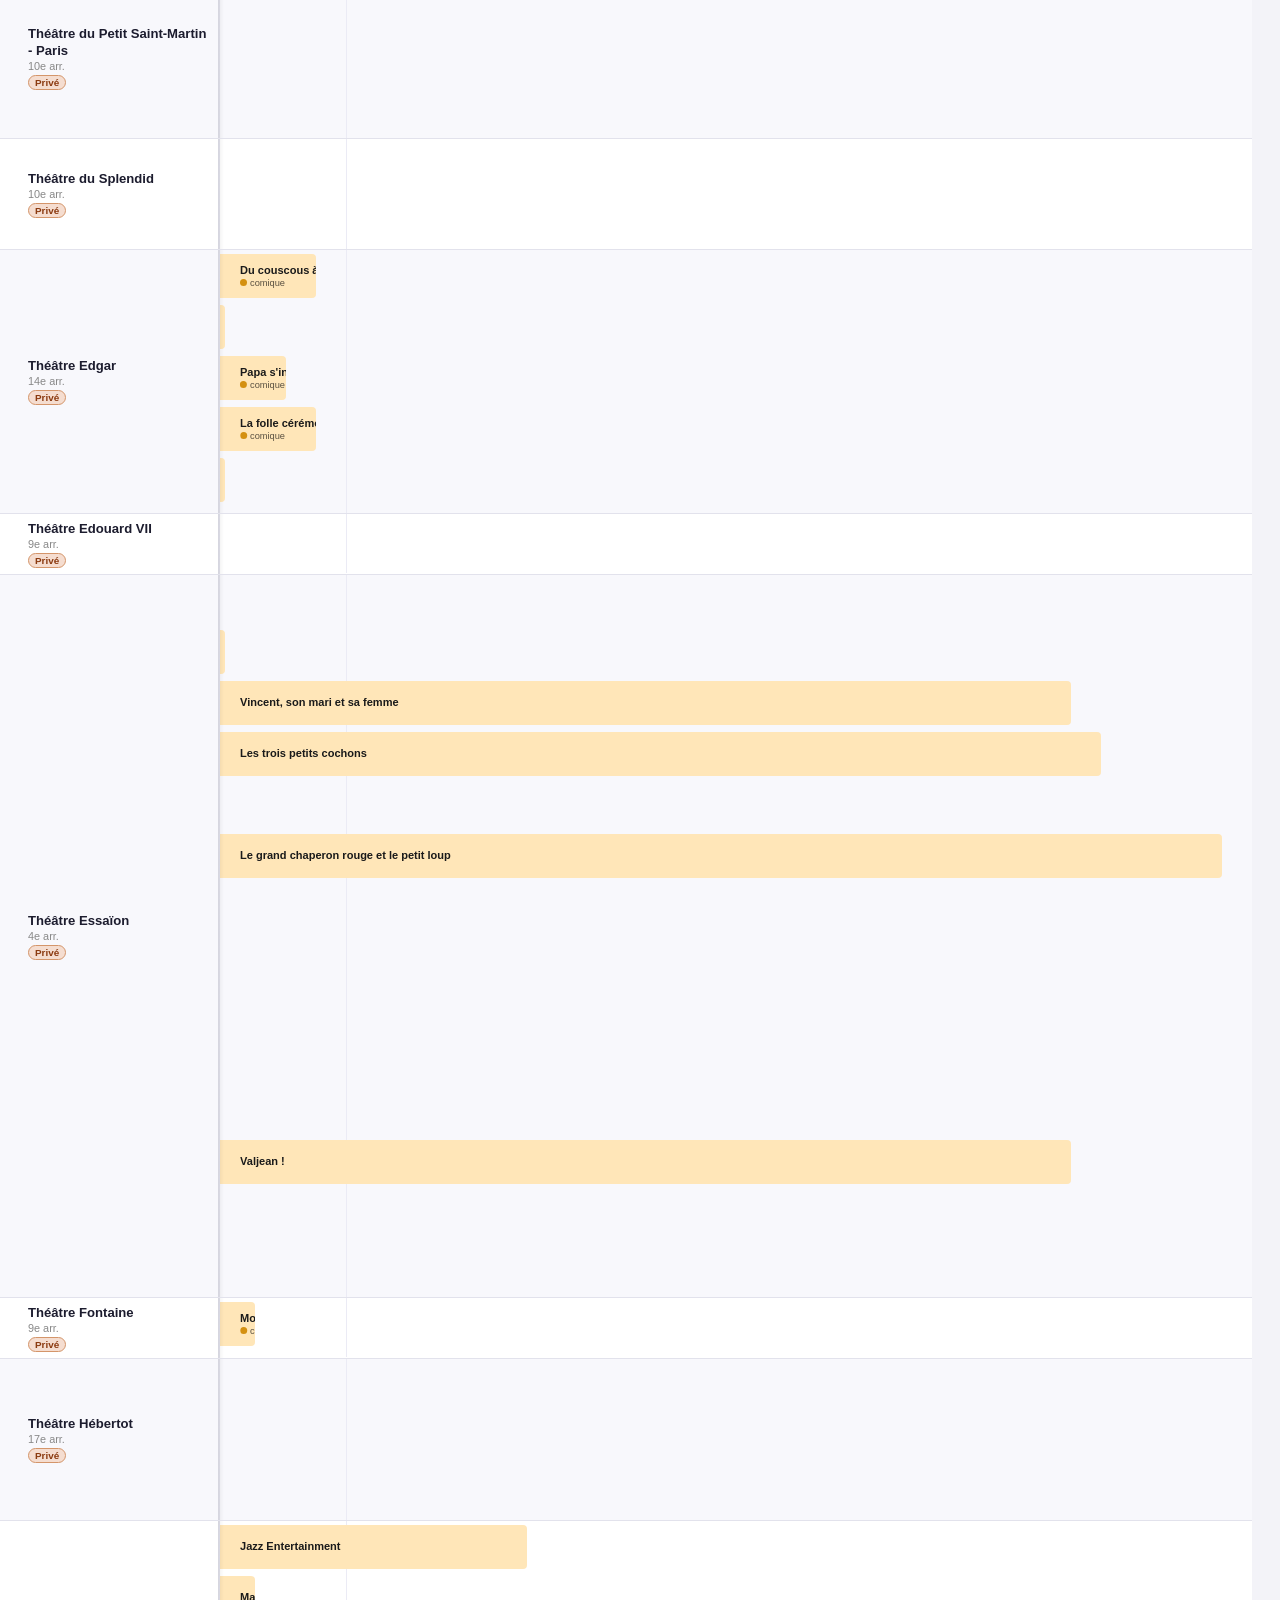
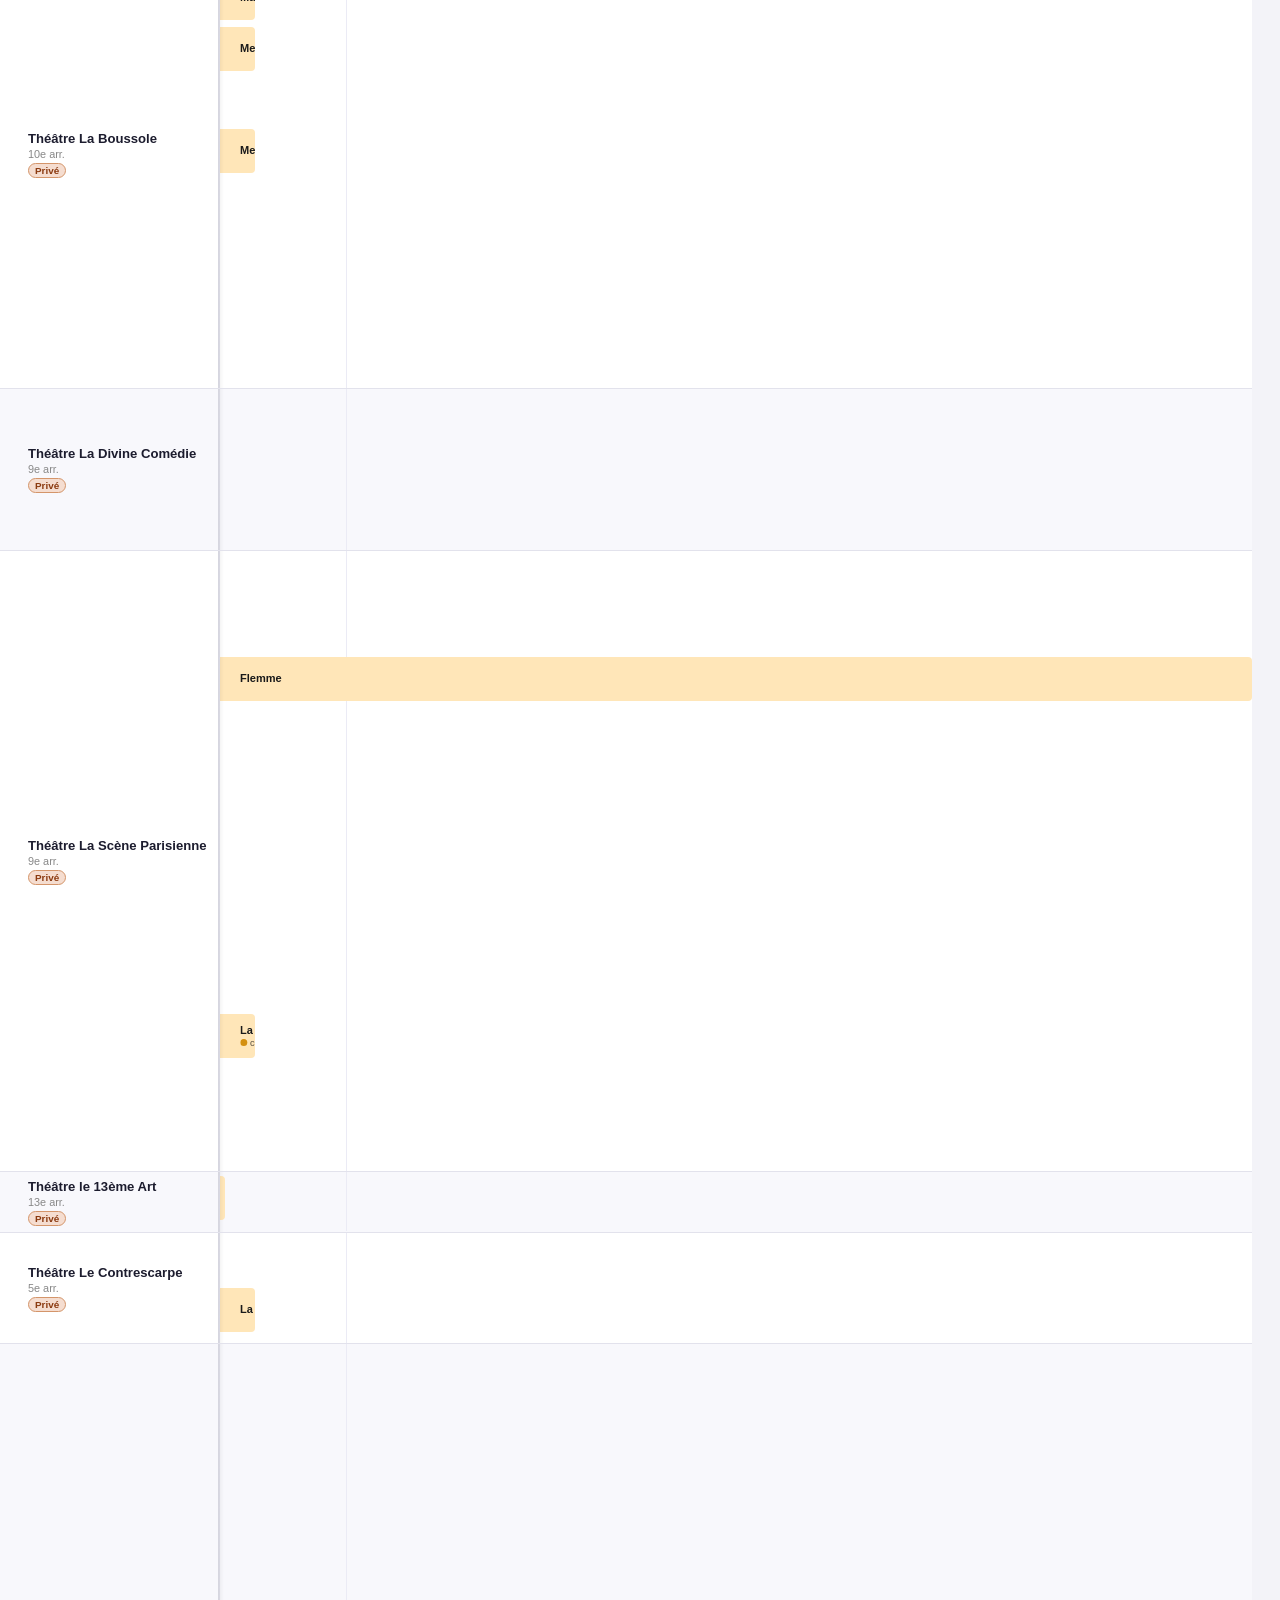
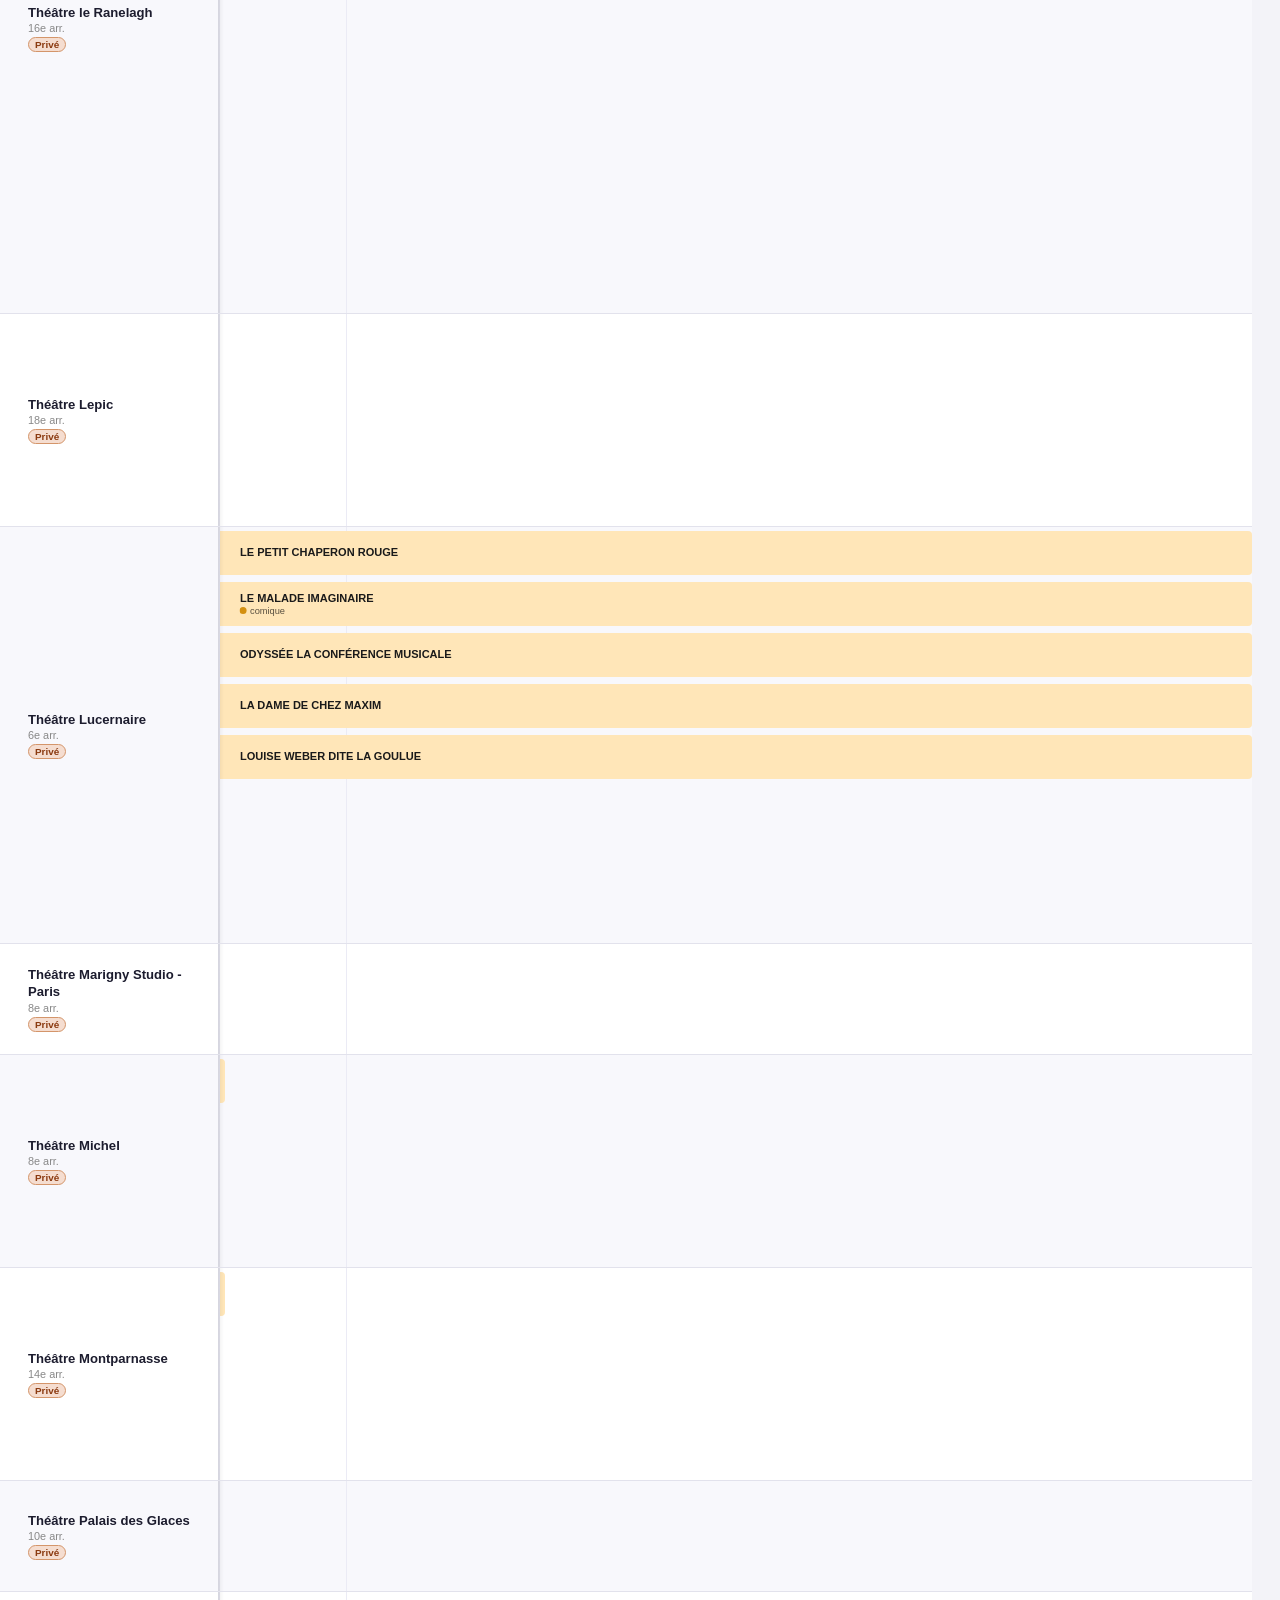
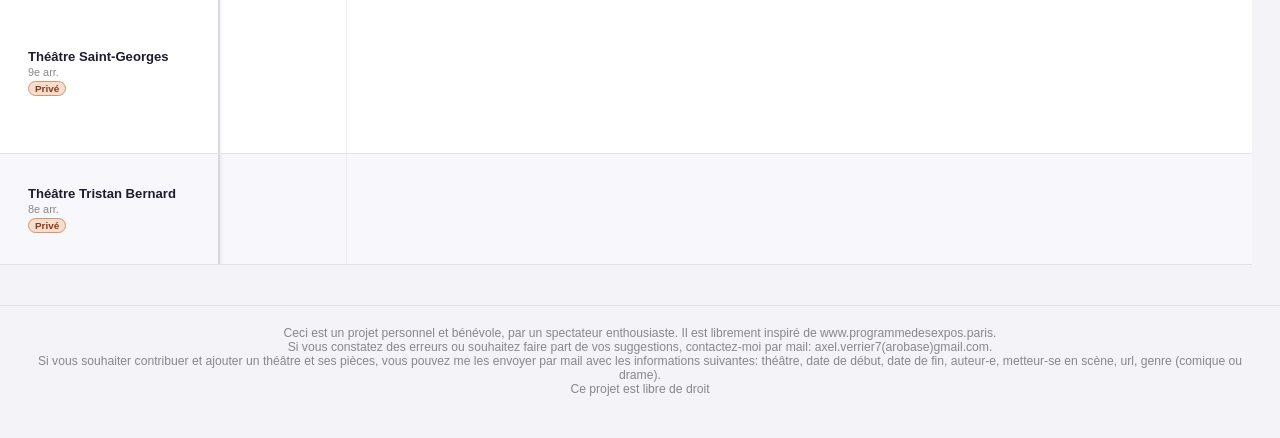
==== commit 69d76864: "Added private theatres and their plays + updated the filtering system" ====
--- a/index.html
+++ b/index.html
@@ -31,18 +31,13 @@
     </div>
     <div class="filter-groups" id="filterGroups">
       <div class="filter-group">
-        <span class="filter-label">Type :</span>
-        <div class="filters" id="filters"></div>
-      </div>
-      <div class="control-sep"></div>
-      <div class="filter-group">
         <span class="filter-label">Genre :</span>
         <div class="filters" id="genreFilters"></div>
       </div>
       <div class="control-sep"></div>
       <div class="filter-group">
-        <span class="filter-label">Classique :</span>
-        <div class="filters" id="classicFilters"></div>
+        <span class="filter-label">Statut :</span>
+        <div class="filters" id="statusFilters"></div>
       </div>
       <div class="control-sep"></div>
       <div class="filter-group">
@@ -65,7 +60,10 @@
   </div>
 
   <footer>
-    <p>Ce projet est librement inspiré de www.programmedesexpos.paris de Terry Laire. Il est entièrement libre de droit. Si vous constatez des erreurs, des manquements dans les données ou que vous avez des suggestions, vous pouvez créer une issue sur <a href="https://github.com/axelverrier/programmedestheatres">le GitHub associé</a>. </p>
+    <p> Ceci est un projet personnel et bénévole, par un spectateur enthousiaste. Il est librement inspiré de www.programmedesexpos.paris. </p> 
+	<p> Si vous constatez des erreurs ou souhaitez faire part de vos suggestions, contactez-moi par mail: axel.verrier7(arobase)gmail.com. </p> 
+	<p> Si vous souhaiter contribuer et ajouter un théâtre et ses pièces, vous pouvez me les envoyer par mail avec les informations suivantes: théâtre, date de début, date de fin, auteur-e, metteur-se en scène, url, genre (comique ou drame).  </p>
+	<p> Ce projet est libre de droit </p>
   </footer>
 
   <button class="today-btn today-btn-fab">Aujourd'hui</button>
--- a/style.css
+++ b/style.css
@@ -178,6 +178,7 @@
 }
 .badge-national { background: #dde3f5; color: #2a3a8a; border: 1px solid #b0bde0; }
 .badge-public   { background: #e8f4fd; color: #1a5a8a; border: 1px solid #a8cfe8; }
+.badge-prive    { background: #f5ddd0; color: #8b3a10; border: 1px solid #d4956a; }
 
 /* Track */
 .theatre-track { position: relative; isolation: isolate; }
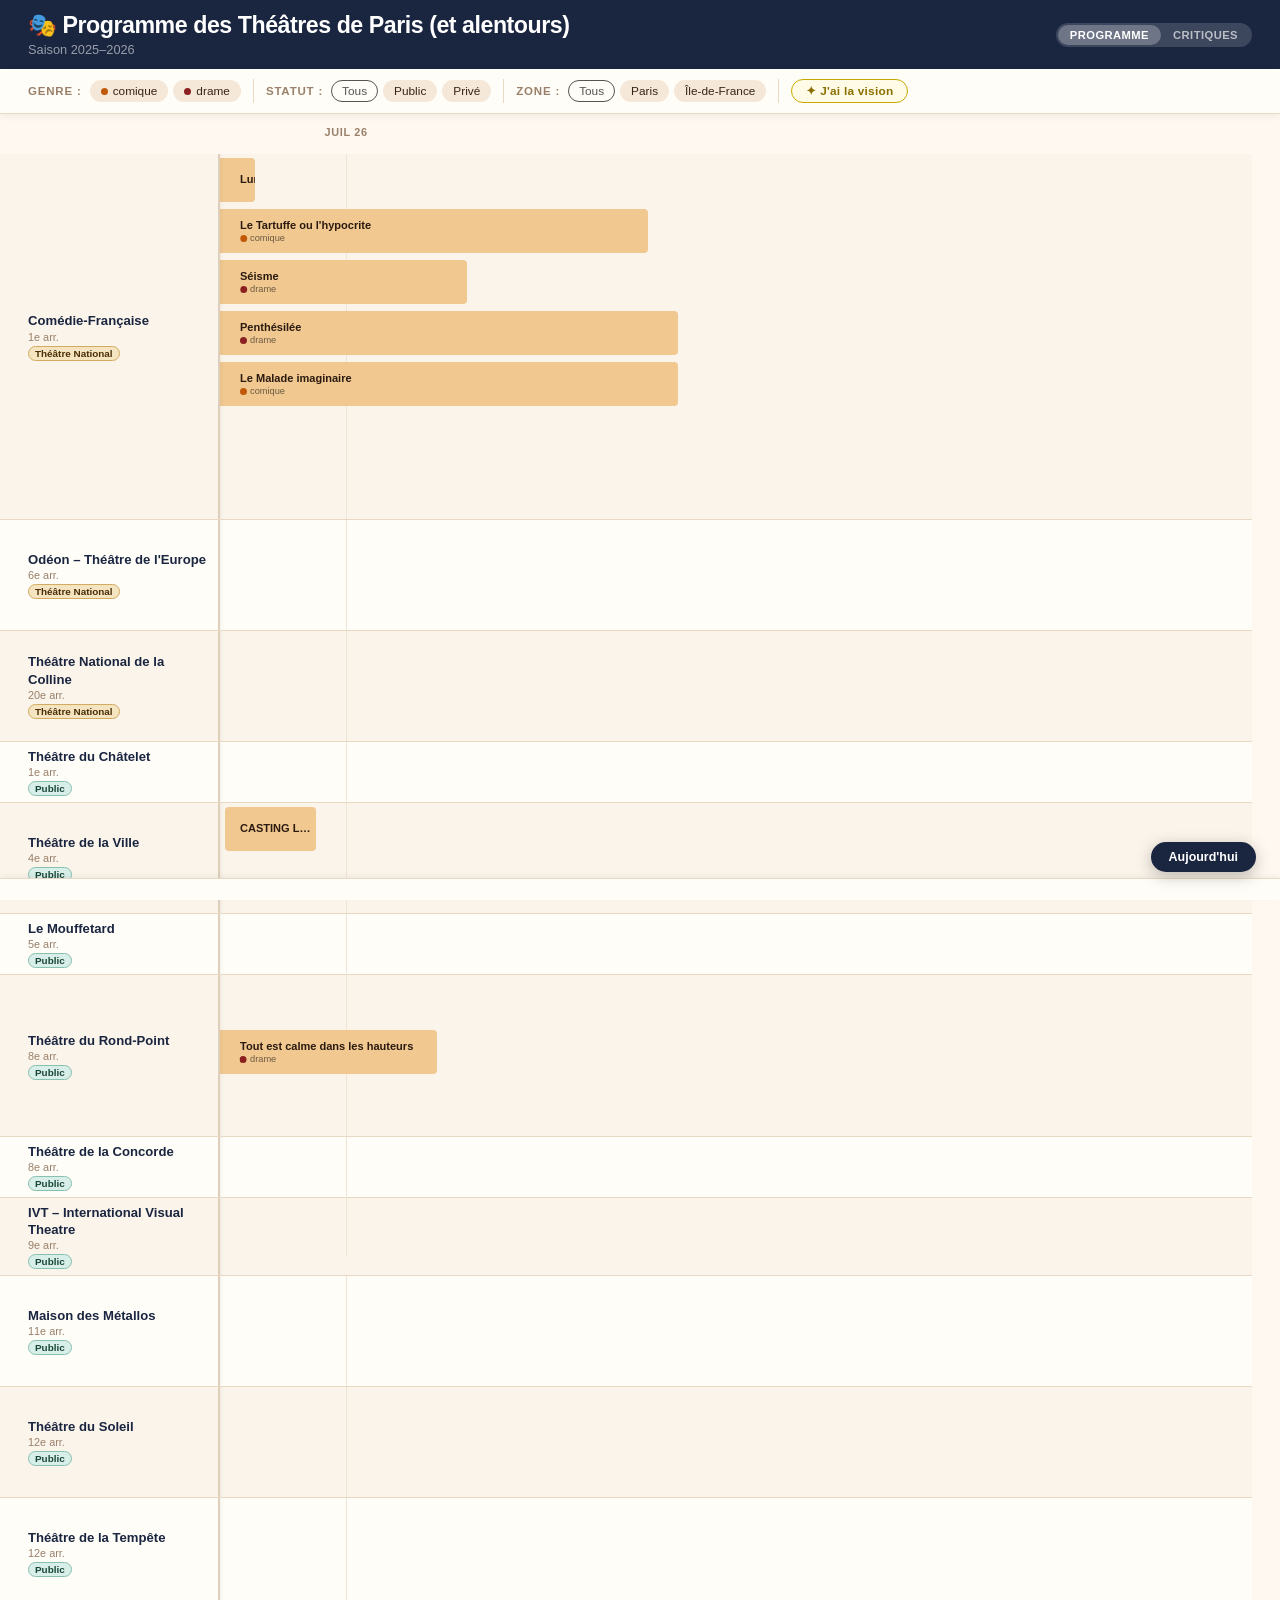
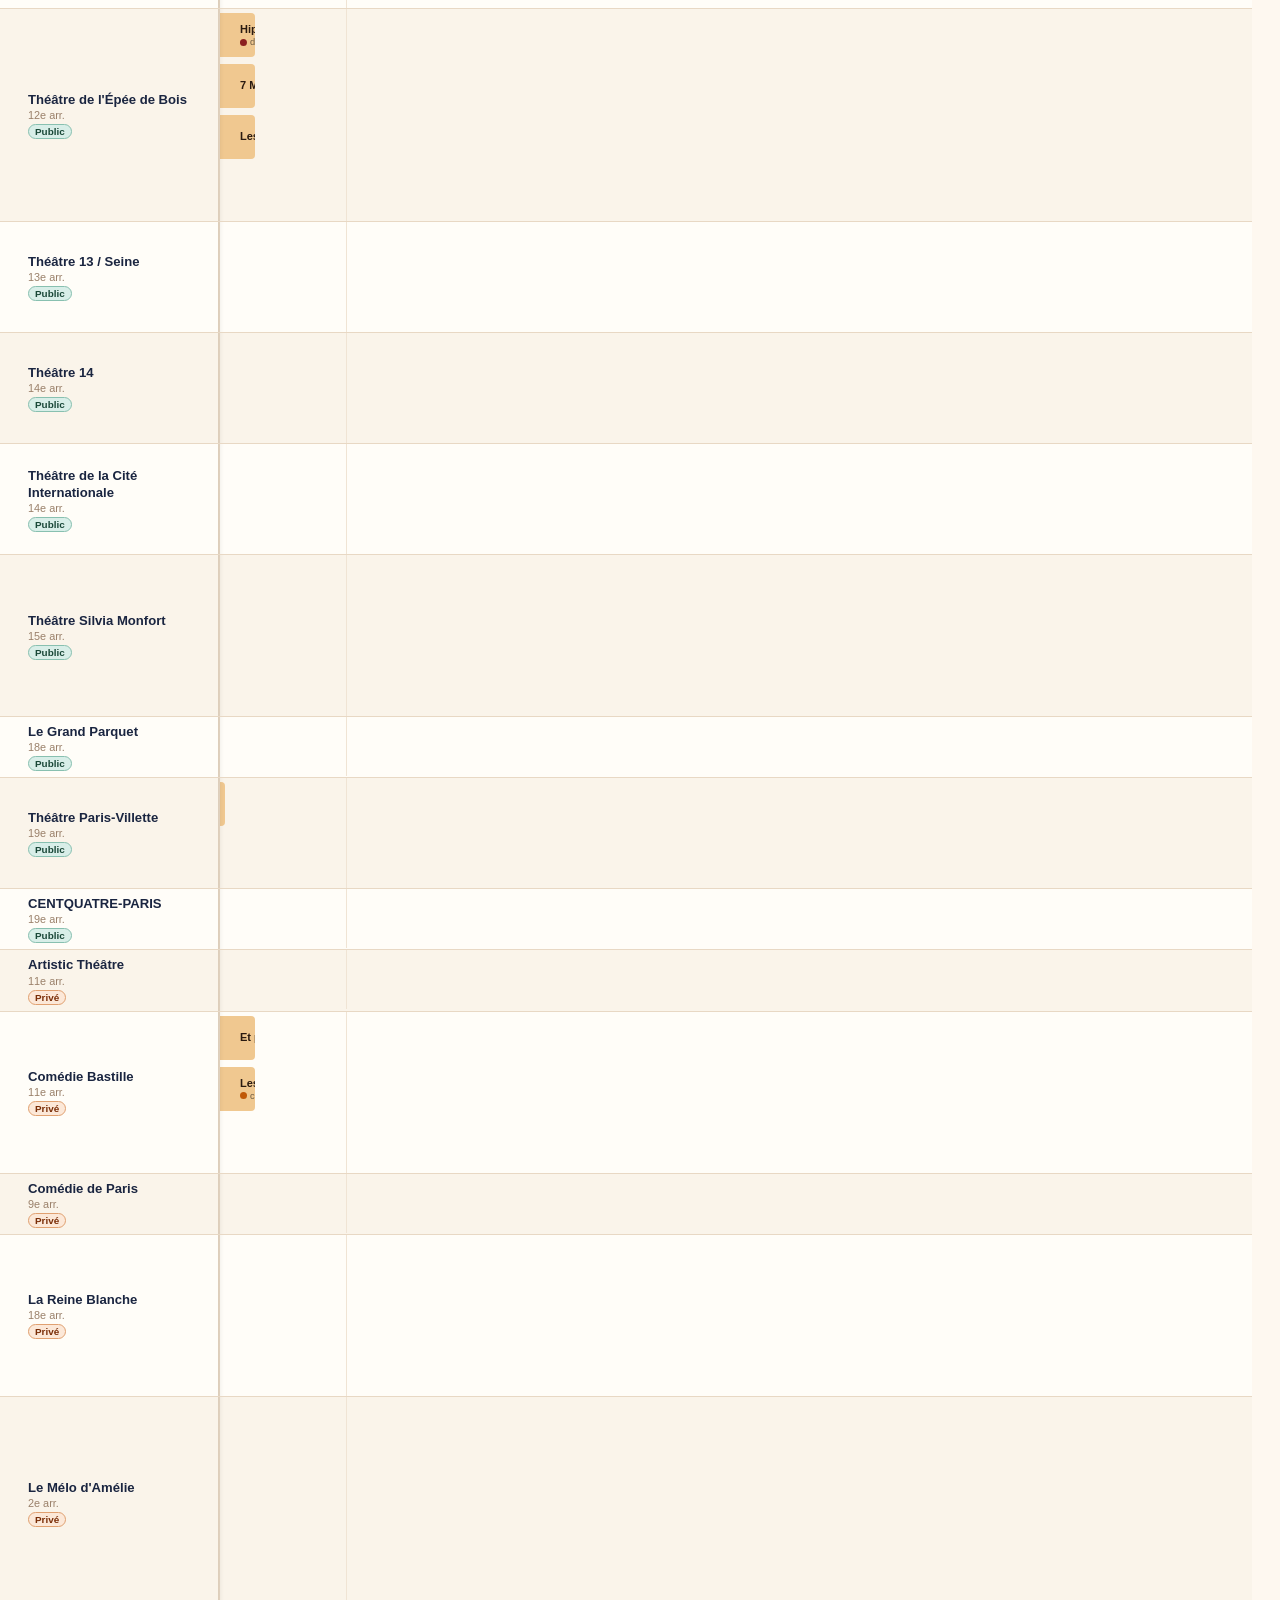
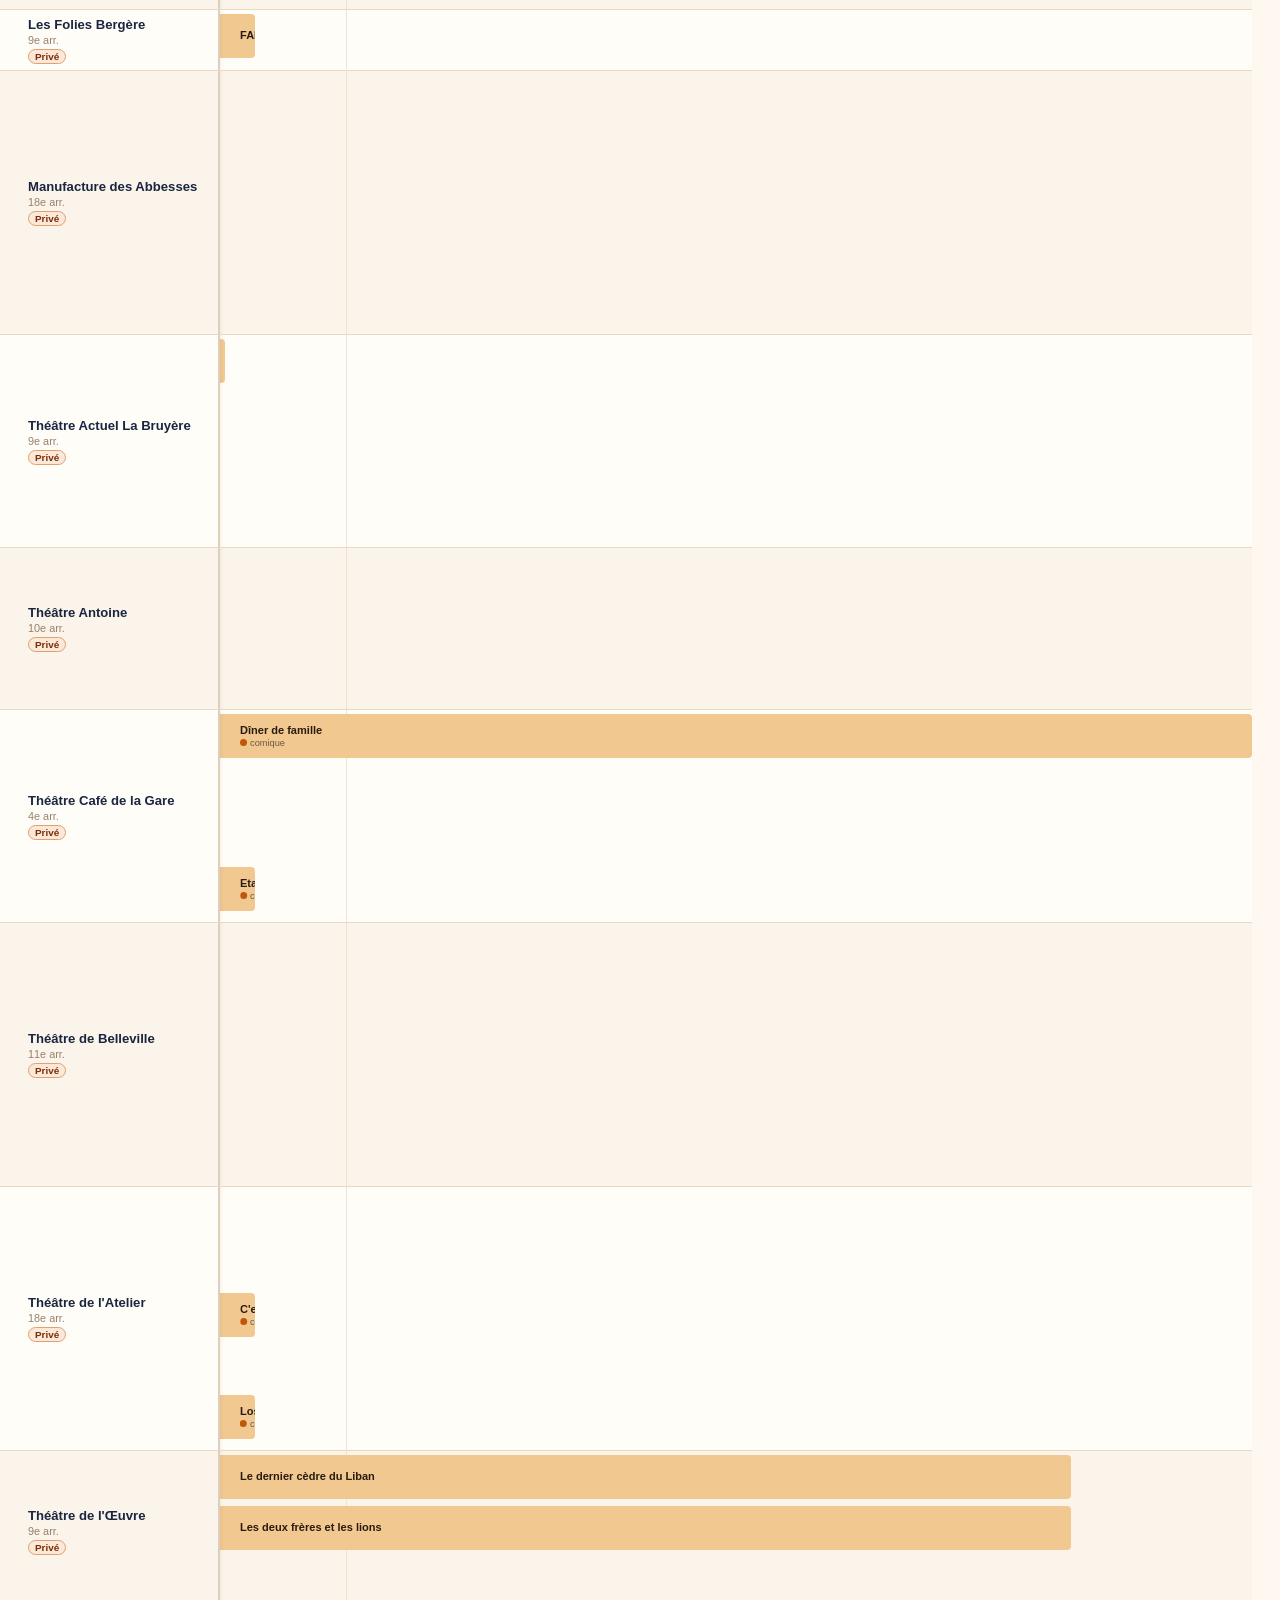
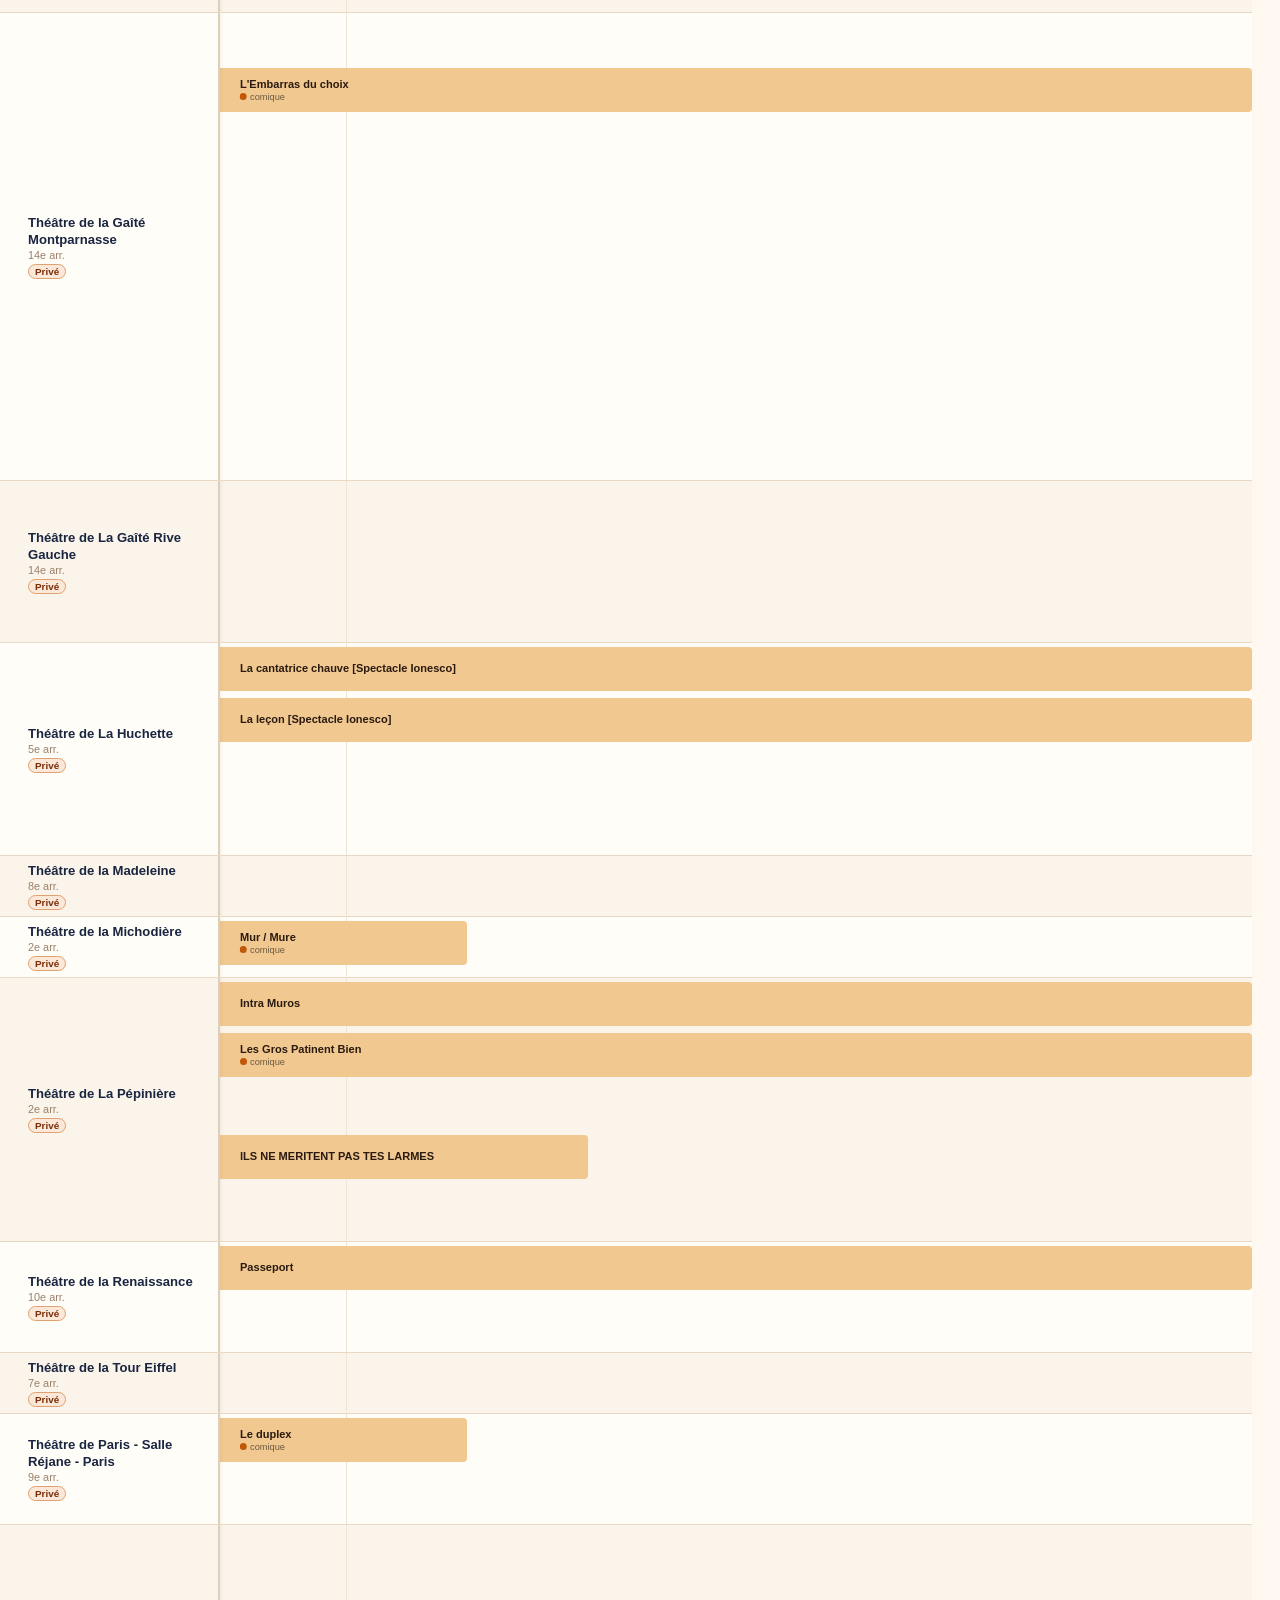
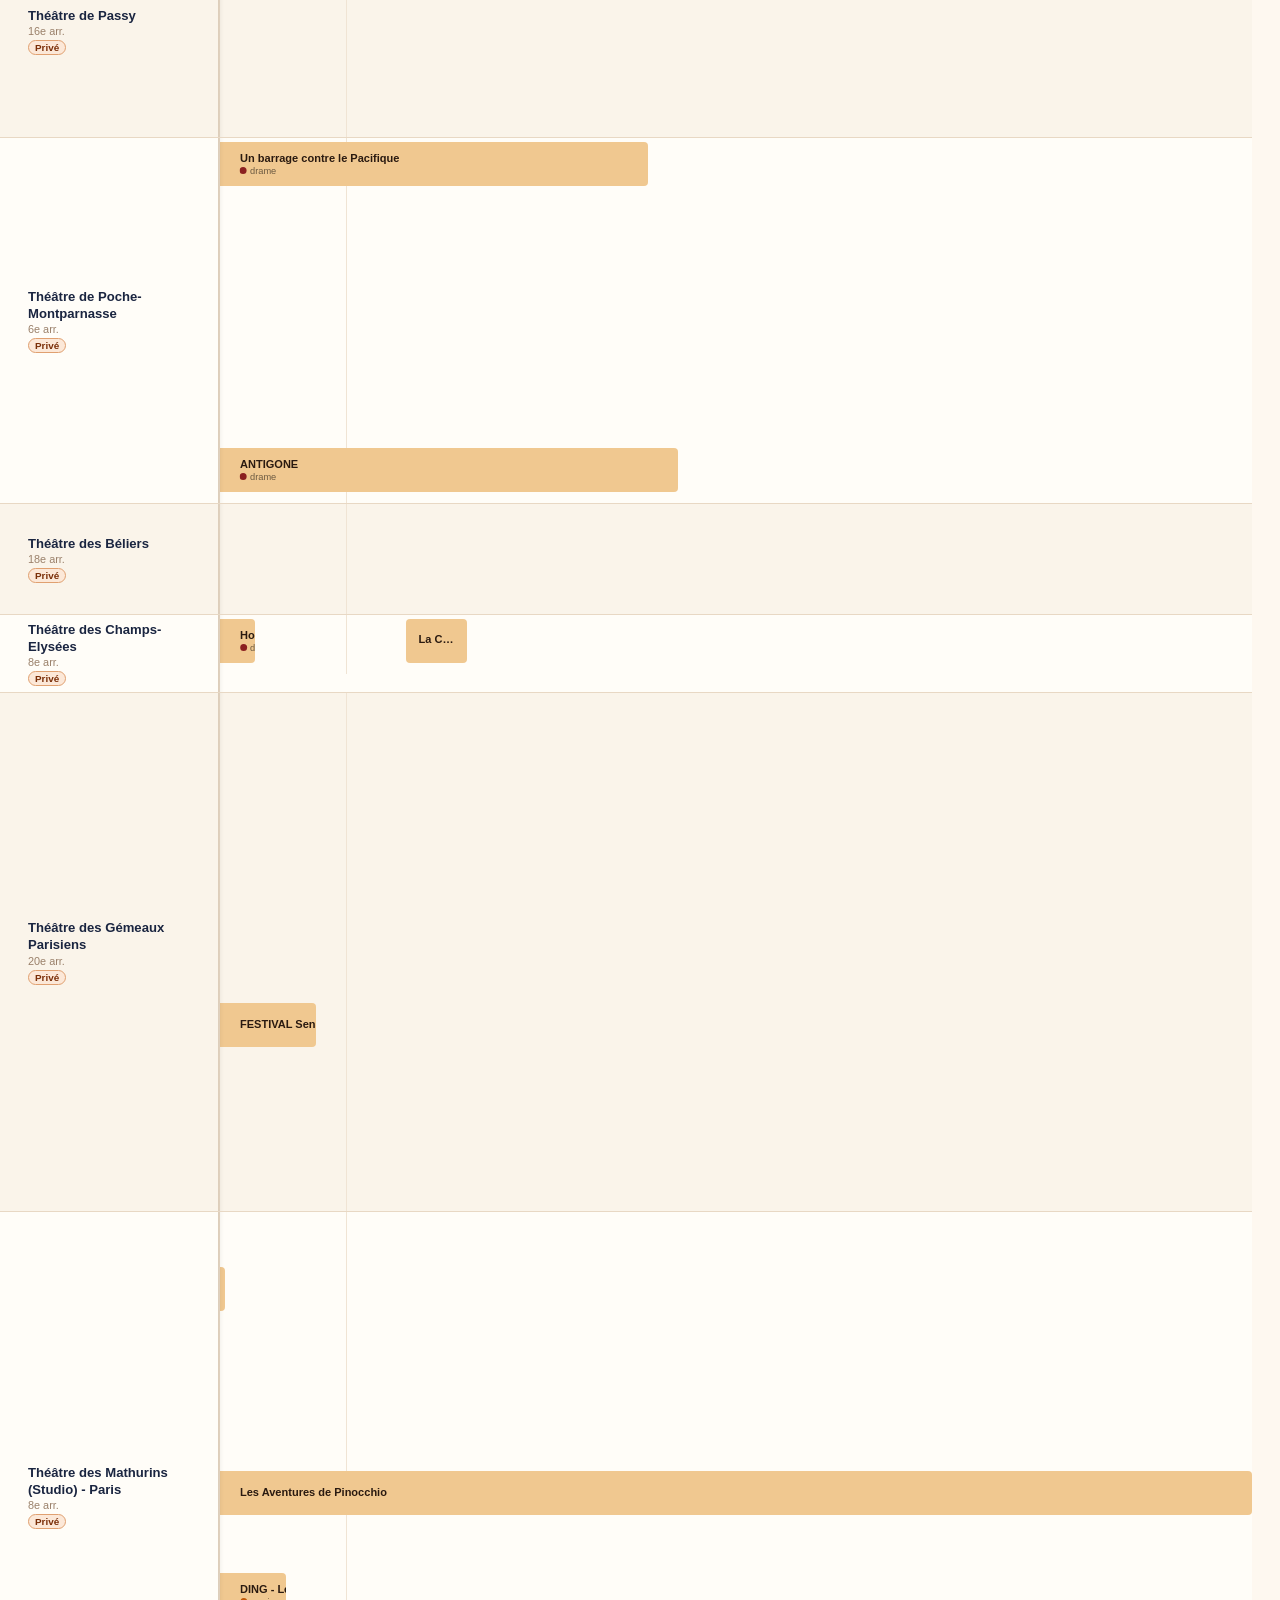
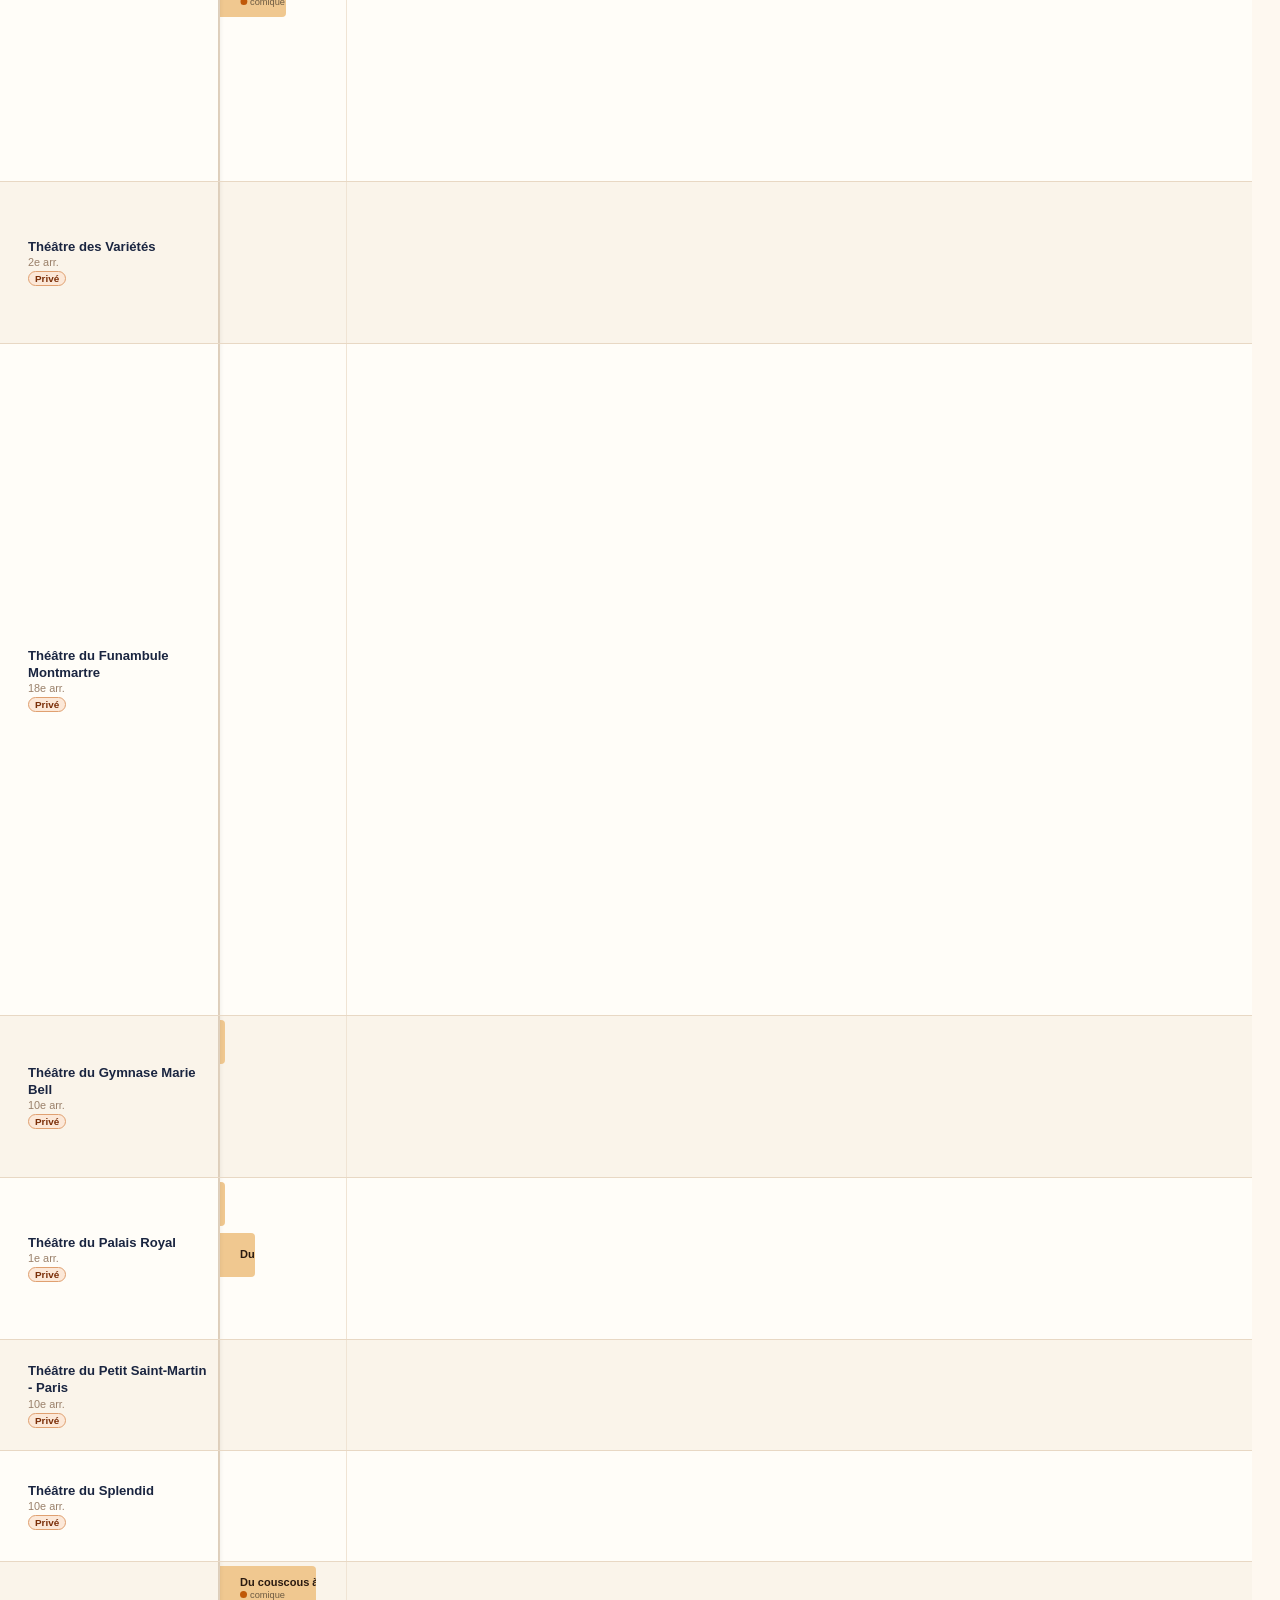
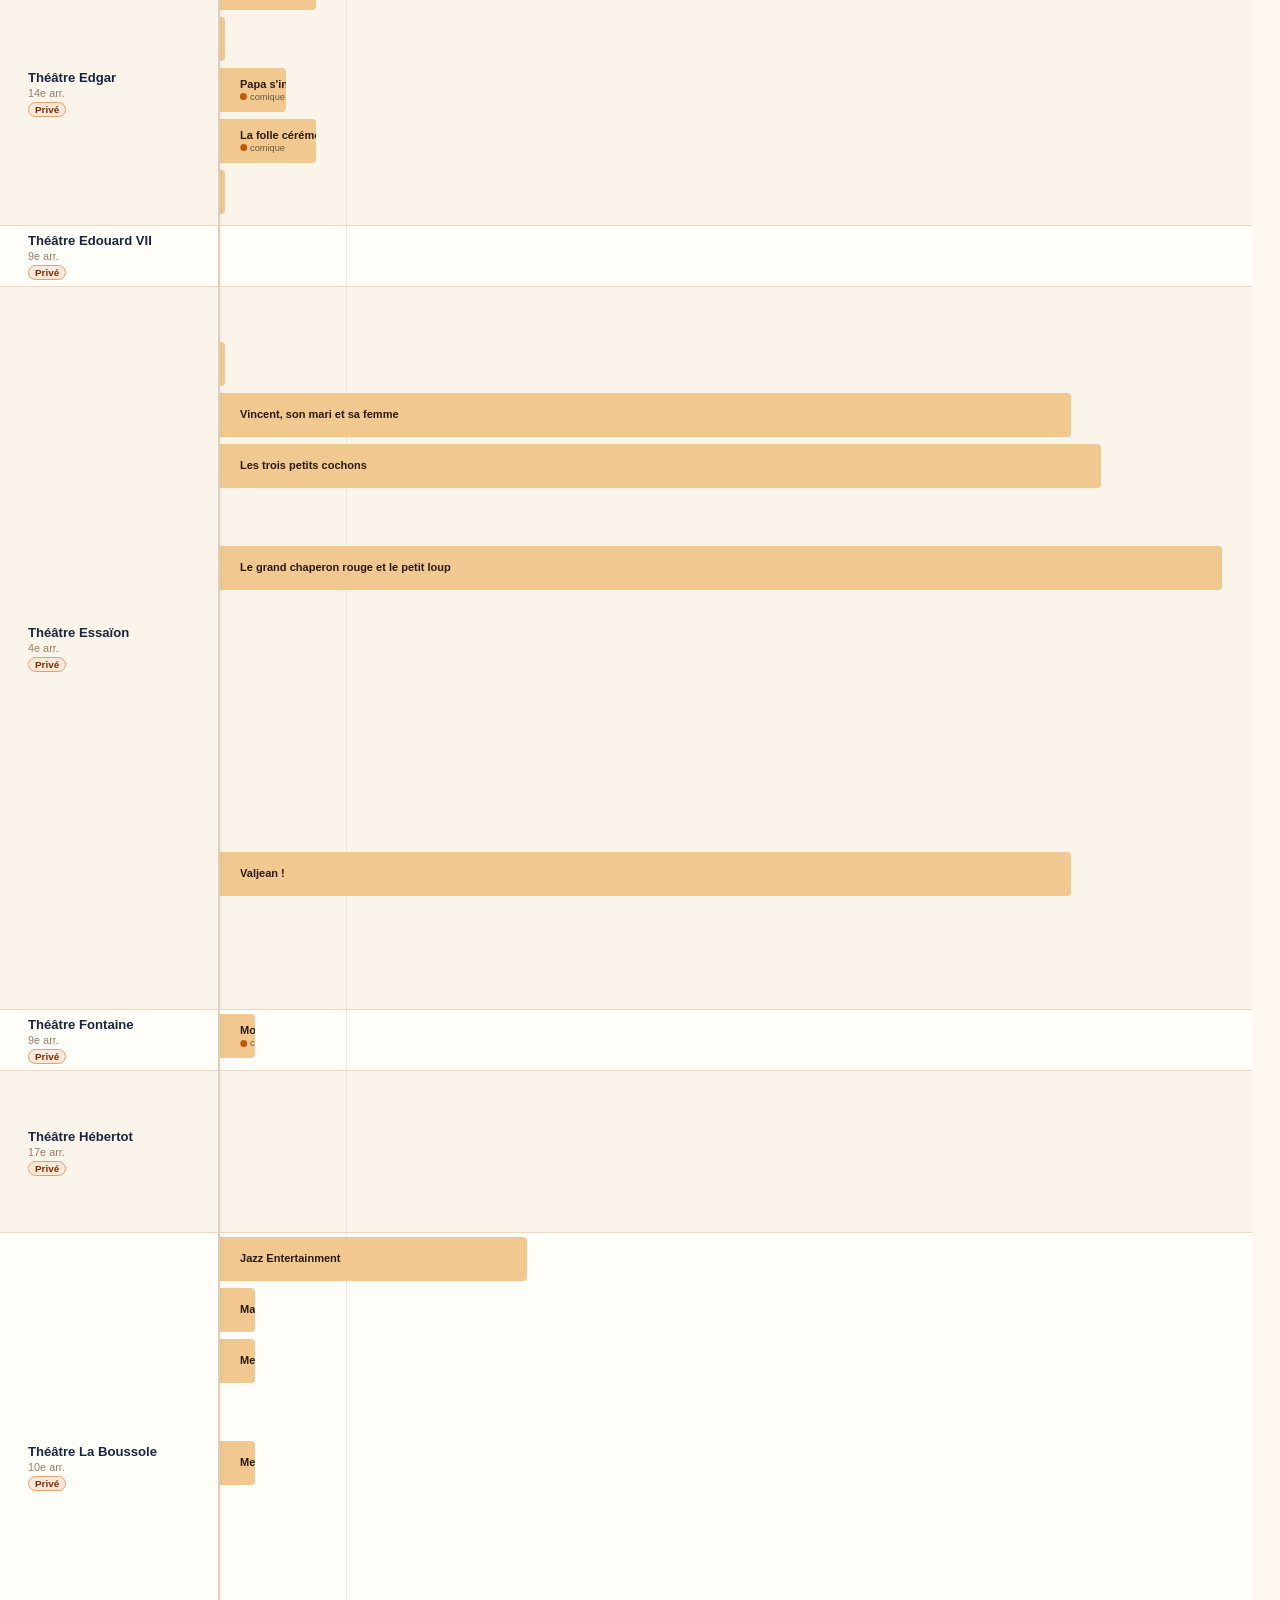
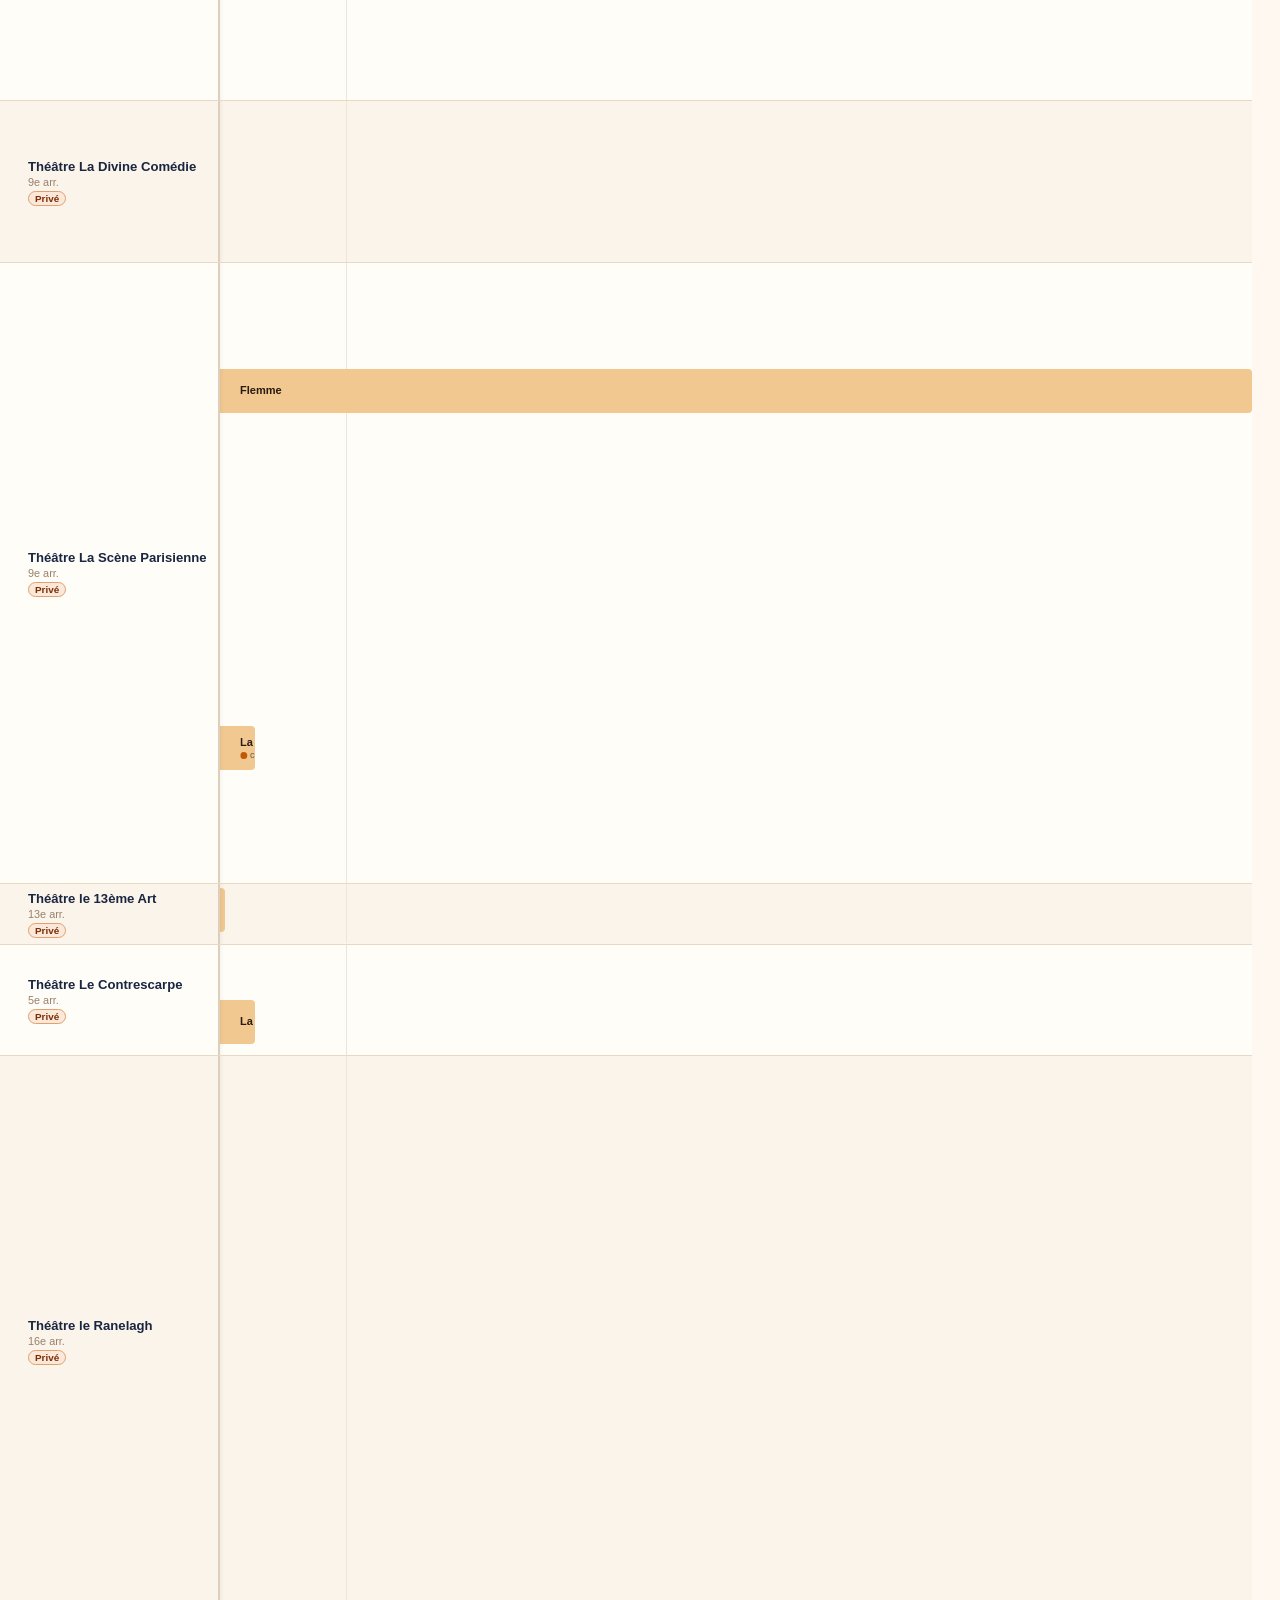
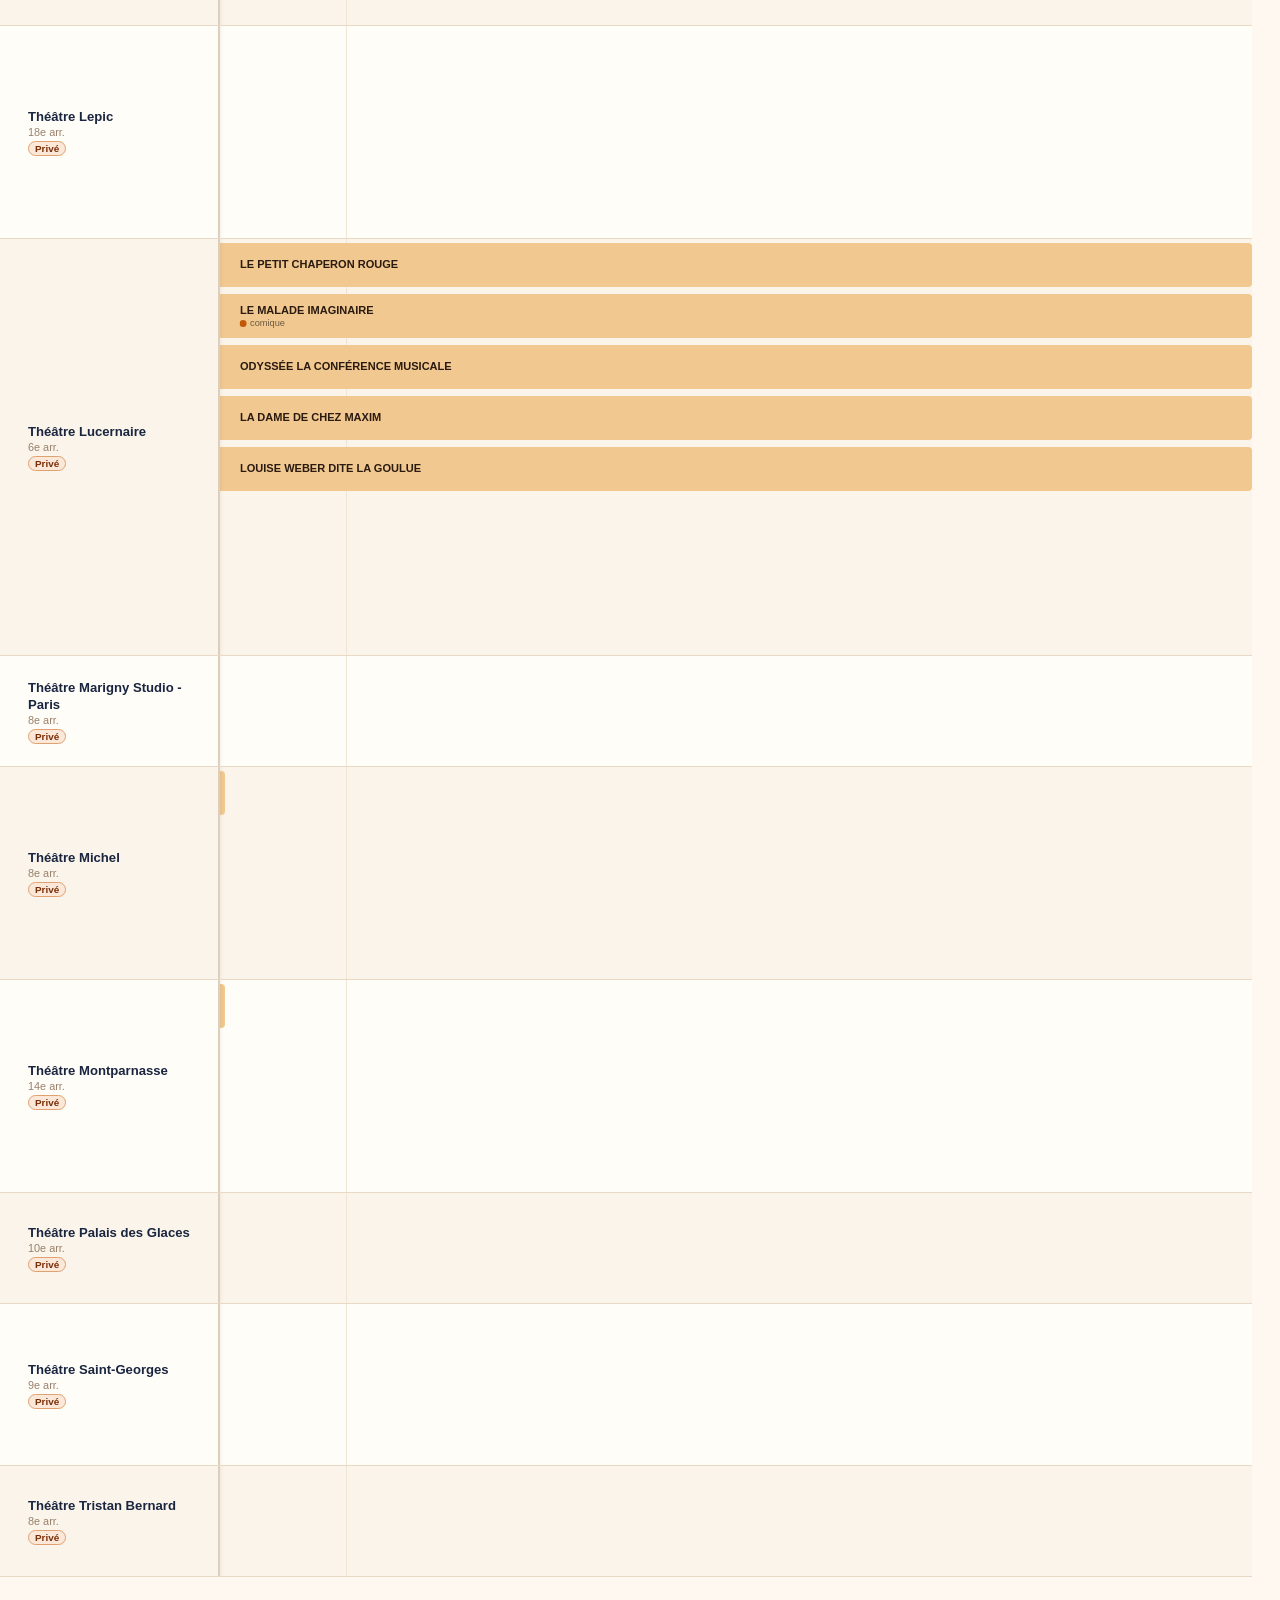
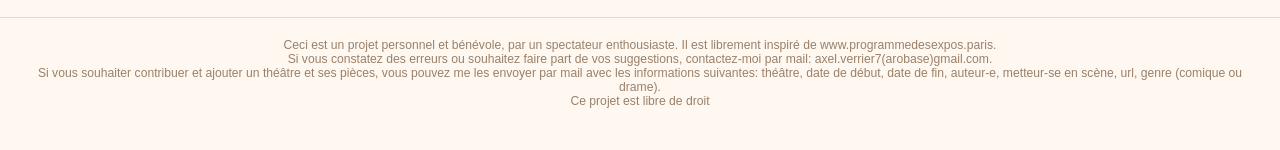
==== commit 93d3d37d: "Updated scrapping scripts and aesthetics" ====
--- a/index.html
+++ b/index.html
@@ -15,15 +15,12 @@
         <h1>🎭 Programme des Théâtres de Paris (et alentours)</h1>
         <p class="subtitle">Saison 2025–2026</p>
       </div>
+      <nav class="tab-switcher">
+        <a href="index.html" class="tab-opt active">Programme</a>
+        <a href="critiques.html" class="tab-opt">Critiques</a>
+      </nav>
     </div>
   </header>
-
-  <nav class="tab-nav">
-    <div class="tab-links">
-      <a href="index.html" class="tab-link active">Programme</a>
-      <a href="critiques.html" class="tab-link">Critiques</a>
-    </div>
-  </nav>
 
   <div class="controls" id="controls">
     <div class="controls-topbar">
@@ -60,8 +57,8 @@
   </div>
 
   <footer>
-    <p> Ceci est un projet personnel et bénévole, par un spectateur enthousiaste. Il est librement inspiré de www.programmedesexpos.paris. </p> 
-	<p> Si vous constatez des erreurs ou souhaitez faire part de vos suggestions, contactez-moi par mail: axel.verrier7(arobase)gmail.com. </p> 
+    <p> Ceci est un projet personnel et bénévole, par un spectateur enthousiaste. Il est librement inspiré de www.programmedesexpos.paris. </p>
+	<p> Si vous constatez des erreurs ou souhaitez faire part de vos suggestions, contactez-moi par mail: axel.verrier7(arobase)gmail.com. </p>
 	<p> Si vous souhaiter contribuer et ajouter un théâtre et ses pièces, vous pouvez me les envoyer par mail avec les informations suivantes: théâtre, date de début, date de fin, auteur-e, metteur-se en scène, url, genre (comique ou drame).  </p>
 	<p> Ce projet est libre de droit </p>
   </footer>
--- a/style.css
+++ b/style.css
@@ -2,20 +2,42 @@
 
 :root {
   --name-w: 220px;
-  --header-bg: #1c1c2e;
-  --bg: #f3f3f8;
-  --row-bg: #ffffff;
-  --row-alt: #f8f8fc;
-  --border: #e2e2ec;
-  --month-line: #ebebf5;
-  --today-col: #e63946;
-  --muted: #888;
+  --radius: 4px;
   --font: -apple-system, BlinkMacSystemFont, 'Segoe UI', Roboto, sans-serif;
-  --radius: 4px;
-}
-
-
-body { font-family: var(--font); background: var(--bg); color: #222; min-height: 100vh; }
+
+  --header-bg:            #1a2540;
+  --header-bg-hover:      #253560;
+  --bg:                   #fef8f0;
+  --row-bg:               #fffdf8;
+  --row-alt:              #faf4ea;
+  --border:               #e8d8c4;
+  --month-line:           #f0e4d4;
+  --today-col:            #d06010;
+  --muted:                #9a806a;
+  --text:                 #2a1a10;
+  --text-2:               #5a3e2e;
+  --play-bg:              #f0c890;
+  --filter-btn-bg:        #f5e8d8;
+  --filter-btn-color:     #3a2418;
+  --filter-active-bg:     #fffdf8;
+  --link-hover:           #a03010;
+  --scrollbar-track:      #f0e4d4;
+  --scrollbar-thumb:      #c8a880;
+  --scrollbar-hover:      #a88860;
+
+  --badge-national-bg:    #f5e4c0;
+  --badge-national-color: #4a2e08;
+  --badge-national-border:#d4aa60;
+  --badge-public-bg:      #d8eee8;
+  --badge-public-color:   #1a4838;
+  --badge-public-border:  #88c0b0;
+  --badge-prive-bg:       #fce8d8;
+  --badge-prive-color:    #7a2e08;
+  --badge-prive-border:   #e0a070;
+}
+
+
+body { font-family: var(--font); background: var(--bg); color: var(--text); min-height: 100vh; }
 
 /* Header */
 header {
@@ -23,7 +45,8 @@
   color: #fff;
   padding: 12px 28px;
 }
-.header-inner { display: flex; align-items: center; justify-content: space-between; }
+.header-inner { display: flex; align-items: center; justify-content: space-between; gap: 12px; }
+.header-inner > div:first-child { min-width: 0; }
 header h1 { font-size: 1.45rem; font-weight: 700; letter-spacing: -.02em; }
 header .subtitle { font-size: .8rem; opacity: .55; margin-top: 3px; }
 .today-btn {
@@ -31,7 +54,7 @@
   border: none; padding: 5px 14px; border-radius: 20px; font-size: .74rem;
   font-weight: 600; cursor: pointer; white-space: nowrap; transition: background .15s;
 }
-.today-btn:hover { background: #2d2d4e; }
+.today-btn:hover { background: var(--header-bg-hover); }
 
 .today-btn-fab {
   position: fixed; bottom: 28px; right: 24px; z-index: 500;
@@ -44,7 +67,7 @@
   display: flex; align-items: center; flex-wrap: wrap; gap: 8px;
   padding: 10px 28px; background: var(--row-bg); border-bottom: 1px solid var(--border);
   position: sticky; top: 0; z-index: 200;
-  box-shadow: 0 2px 8px rgba(0,0,0,.07);
+  box-shadow: 0 2px 8px rgba(0,0,0,.06);
 }
 .filter-label { font-size: .72rem; font-weight: 700; text-transform: uppercase; letter-spacing: .07em; color: var(--muted); white-space: nowrap; }
 .filter-group { display: flex; align-items: center; gap: 8px; }
@@ -54,26 +77,24 @@
   padding: 3px 10px; border-radius: 20px;
   border: 1.5px solid transparent;
   font-size: .74rem; font-weight: 500; cursor: pointer;
-  background: #f0f0f6; color: #333; transition: all .12s;
+  background: var(--filter-btn-bg); color: var(--filter-btn-color); transition: all .12s;
 }
 .filter-btn .dot { width: 7px; height: 7px; border-radius: 50%; flex-shrink: 0; }
-.filter-btn.active { background: #fff; border-color: var(--type-color, #999); color: var(--type-color, #333); }
+.filter-btn.active { background: var(--filter-active-bg); border-color: var(--type-color, #999); color: var(--type-color, var(--text)); }
 .filter-btn:hover { opacity: .8; }
 .control-sep { width: 1px; background: var(--border); align-self: stretch; margin: 0 4px; }
 
-.controls-topbar { display: contents; } /* inline on desktop — children flow into controls flex */
-.filter-groups {
-  display: contents;                     /* children flow into controls flex on desktop */
-}
+.controls-topbar { display: contents; }
+.filter-groups { display: contents; }
 
 .filters-toggle {
   display: none; align-items: center; gap: 5px;
   padding: 4px 12px; border-radius: 20px;
   border: 1.5px solid var(--border);
   font-size: .74rem; font-weight: 600; cursor: pointer;
-  background: #f0f0f6; color: #333; transition: all .12s;
-}
-.filters-toggle:hover { background: #e4e4f0; }
+  background: var(--filter-btn-bg); color: var(--filter-btn-color); transition: all .12s;
+}
+.filters-toggle:hover { background: var(--filter-active-bg); }
 
 .vision-btn { position: relative; }
 .vision-btn::after {
@@ -103,7 +124,7 @@
   box-shadow: 0 0 0 3px rgba(245,200,0,.25);
 }
 
-/* Scroll container — hide native scrollbar, keep the fixed mirror one */
+/* Scroll container */
 .timeline-scroll-container {
   overflow-x: scroll; padding-bottom: 24px;
   scrollbar-width: none;
@@ -148,7 +169,7 @@
   display: grid; grid-template-columns: var(--name-w) 1fr;
   border-bottom: 1px solid var(--border);
 }
-.theatre-row:nth-child(odd) { background: var(--row-bg); }
+.theatre-row:nth-child(odd)  { background: var(--row-bg); }
 .theatre-row:nth-child(even) { background: var(--row-alt); }
 
 .theatre-name {
@@ -161,14 +182,14 @@
 .theatre-row:nth-child(even) .theatre-name { background: var(--row-alt); }
 .theatre-name::after {
   content: ''; position: absolute; right: -6px; top: 0; bottom: 0;
-  width: 6px; background: linear-gradient(to right, rgba(0,0,0,.06), transparent);
+  width: 6px; background: linear-gradient(to right, rgba(0,0,0,.05), transparent);
   pointer-events: none;
 }
 .theatre-name a {
   color: var(--header-bg); text-decoration: none;
   font-weight: 600; font-size: .82rem; line-height: 1.3;
 }
-.theatre-name a:hover { color: #4040c8; text-decoration: underline; }
+.theatre-name a:hover { color: var(--link-hover); text-decoration: underline; }
 .theatre-name .arr { font-size: .68rem; color: var(--muted); margin-top: 1px; }
 .status-badge {
   display: inline-block; align-self: flex-start; margin-top: 3px;
@@ -176,9 +197,21 @@
   font-size: .62rem; font-weight: 700;
   white-space: nowrap;
 }
-.badge-national { background: #dde3f5; color: #2a3a8a; border: 1px solid #b0bde0; }
-.badge-public   { background: #e8f4fd; color: #1a5a8a; border: 1px solid #a8cfe8; }
-.badge-prive    { background: #f5ddd0; color: #8b3a10; border: 1px solid #d4956a; }
+.badge-national {
+  background: var(--badge-national-bg);
+  color: var(--badge-national-color);
+  border: 1px solid var(--badge-national-border);
+}
+.badge-public {
+  background: var(--badge-public-bg);
+  color: var(--badge-public-color);
+  border: 1px solid var(--badge-public-border);
+}
+.badge-prive {
+  background: var(--badge-prive-bg);
+  color: var(--badge-prive-color);
+  border: 1px solid var(--badge-prive-border);
+}
 
 /* Track */
 .theatre-track { position: relative; isolation: isolate; }
@@ -197,12 +230,12 @@
 .play-block {
   position: absolute;
   border-radius: var(--radius);
-  background: #FFE6B8;
+  background: var(--play-bg);
   cursor: pointer; overflow: hidden;
   transition: filter .1s, transform .1s;
   z-index: 2;
 }
-.play-block:hover { filter: brightness(1.18); transform: scaleY(1.04); z-index: 10; }
+.play-block:hover { filter: brightness(1.06); transform: scaleY(1.04); z-index: 10; }
 .play-block.dimmed { opacity: .15; pointer-events: none; }
 
 .play-block-inner {
@@ -211,14 +244,14 @@
 }
 
 .play-title {
-  font-size: .69rem; font-weight: 700; color: #1a1a1a;
+  font-size: .69rem; font-weight: 700; color: var(--text);
   white-space: nowrap; overflow: hidden; text-overflow: ellipsis;
   pointer-events: none;
 }
 .play-title-link {
   pointer-events: auto;
   text-decoration: none;
-  color: #1a1a1a;
+  color: var(--text);
 }
 .play-title-link:hover {
   text-decoration: underline;
@@ -230,7 +263,7 @@
 }
 .play-tag {
   display: flex; align-items: center; gap: 3px;
-  font-size: .58rem; font-weight: 500; color: rgba(0,0,0,.65);
+  font-size: .58rem; font-weight: 500; color: rgba(0,0,0,.55);
   white-space: nowrap; pointer-events: none;
 }
 .tag-dot {
@@ -244,11 +277,10 @@
   padding: 10px 13px; border-radius: 8px;
   font-size: .78rem; line-height: 1.55;
   pointer-events: none; max-width: 255px;
-  box-shadow: 0 6px 24px rgba(0,0,0,.3);
+  box-shadow: 0 6px 24px rgba(0,0,0,.25);
   opacity: 0; transition: opacity .15s;
 }
 .tooltip.visible { opacity: 1; }
-/* Mobile: fixed panel at bottom */
 .tooltip.tip-fixed {
   left: 12px !important; right: 12px !important;
   bottom: 16px !important; top: auto !important;
@@ -269,8 +301,8 @@
   font-size: .68rem; font-weight: 700; color: #fff;
 }
 .tt-row { display: flex; gap: 4px; }
-.tt-row .lbl { color: #aaa; flex-shrink: 0; }
-.tt-dates { color: #bbb; margin-top: 3px; font-size: .74rem; }
+.tt-row .lbl { color: rgba(255,255,255,.5); flex-shrink: 0; }
+.tt-dates { color: rgba(255,255,255,.55); margin-top: 3px; font-size: .74rem; }
 
 /* Fixed mirror scrollbar */
 .scroll-mirror {
@@ -280,32 +312,30 @@
   z-index: 150;
   background: var(--row-bg);
   border-top: 1px solid var(--border);
-  box-shadow: 0 -2px 6px rgba(0,0,0,.06);
+  box-shadow: 0 -2px 6px rgba(0,0,0,.05);
 }
 .scroll-mirror::-webkit-scrollbar { height: 14px; }
-.scroll-mirror::-webkit-scrollbar-track { background: #f0f0f6; }
-.scroll-mirror::-webkit-scrollbar-thumb { background: #c0c0d0; border-radius: 4px; }
-.scroll-mirror::-webkit-scrollbar-thumb:hover { background: #9090b0; }
+.scroll-mirror::-webkit-scrollbar-track { background: var(--scrollbar-track); }
+.scroll-mirror::-webkit-scrollbar-thumb { background: var(--scrollbar-thumb); border-radius: 4px; }
+.scroll-mirror::-webkit-scrollbar-thumb:hover { background: var(--scrollbar-hover); }
 #scrollMirrorInner { height: 1px; }
 
-/* Tab nav — static, sits at top of page, scrolls away */
-.tab-nav {
-  display: flex; align-items: center;
-  background: var(--row-bg); border-bottom: 1px solid var(--border);
-  padding: 0 28px;
-}
-.tab-links { display: flex; }
-.tab-link {
-  padding: 10px 16px;
-  font-size: .78rem; font-weight: 600;
-  color: var(--muted); text-decoration: none;
-  border-bottom: 2px solid transparent;
-  margin-bottom: -1px;
-  transition: color .12s, border-color .12s;
-  white-space: nowrap;
-}
-.tab-link:hover { color: var(--header-bg); }
-.tab-link.active { color: var(--header-bg); border-bottom-color: var(--header-bg); }
+/* Tab switcher (in header) */
+.tab-switcher {
+  display: flex; flex-shrink: 0; margin-left: 16px;
+  background: rgba(255,255,255,.15);
+  border-radius: 20px; padding: 2px;
+}
+.tab-opt {
+  background: transparent; border: none; border-radius: 16px;
+  color: rgba(255,255,255,.65);
+  font-size: .7rem; font-weight: 600; letter-spacing: .04em;
+  padding: 4px 12px; text-decoration: none; white-space: nowrap;
+  font-family: var(--font); text-transform: uppercase;
+  transition: background .15s, color .15s;
+}
+.tab-opt:hover { color: #fff; }
+.tab-opt.active { background: rgba(255,255,255,.25); color: #fff; }
 
 /* Page content (non-programme pages) */
 .page-content {
@@ -336,8 +366,12 @@
   font-size: .74rem; color: var(--muted);
 }
 .critics-headline {
-  font-size: .78rem; color: #555; line-height: 1.4;
+  font-size: .78rem; color: var(--text-2); line-height: 1.4;
   font-style: italic;
+}
+.critics-source {
+  font-size: .68rem; color: var(--muted);
+  font-style: normal; letter-spacing: .02em;
 }
 .critics-meta {
   font-size: .72rem; color: var(--muted); margin-top: 20px;
@@ -364,7 +398,6 @@
   header .subtitle { display: none; }
   .today-btn-fab { bottom: 16px; right: 16px; }
 
-  /* Controls: collapsible on mobile */
   .controls { position: static; padding: 8px 12px; flex-direction: column; align-items: flex-start; gap: 6px; }
   .controls-topbar { display: flex; align-items: center; gap: 8px; width: 100%; }
   .filters-toggle { display: flex; }
@@ -380,7 +413,6 @@
 
   .timeline-wrapper { padding-right: 12px; }
 
-  /* Larger tap targets for play blocks */
   .play-block { min-height: 28px; }
   .theatre-name { padding-left: 12px; }
   .theatre-name a { font-size: .75rem; }
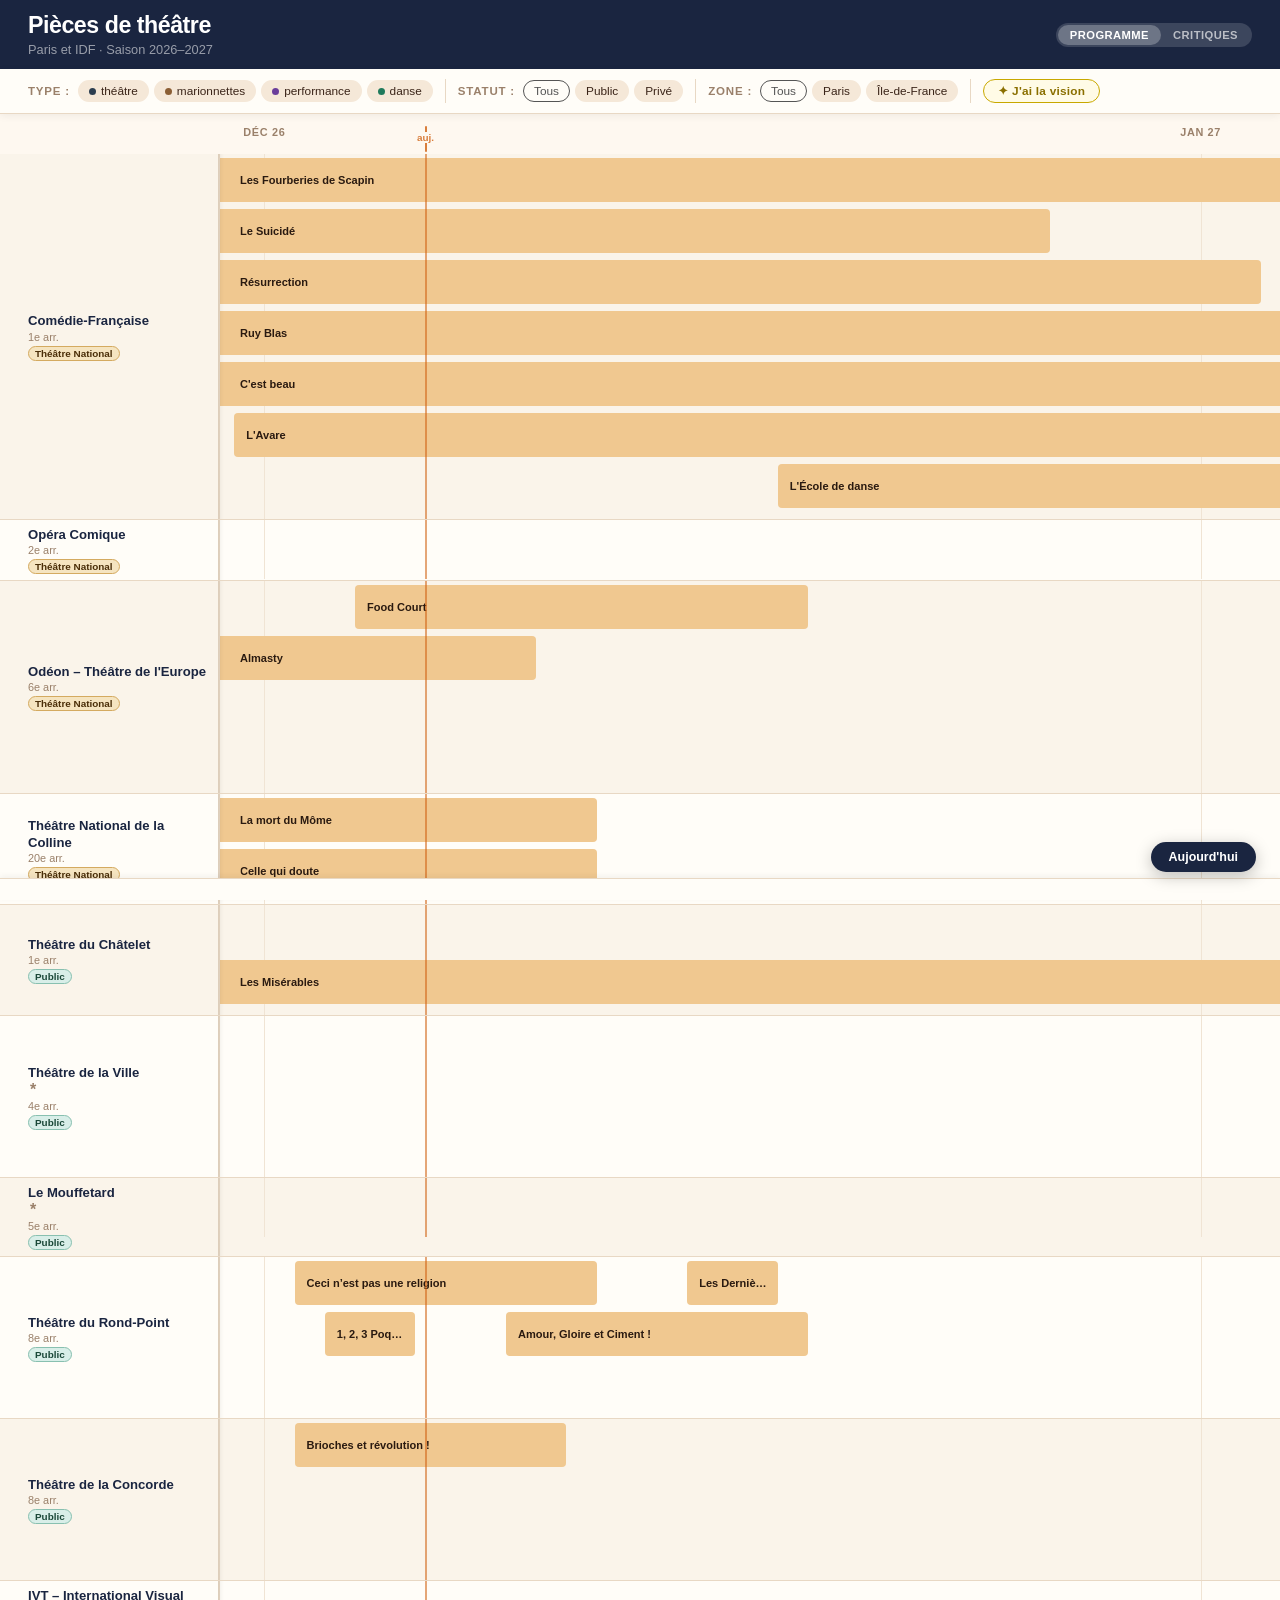
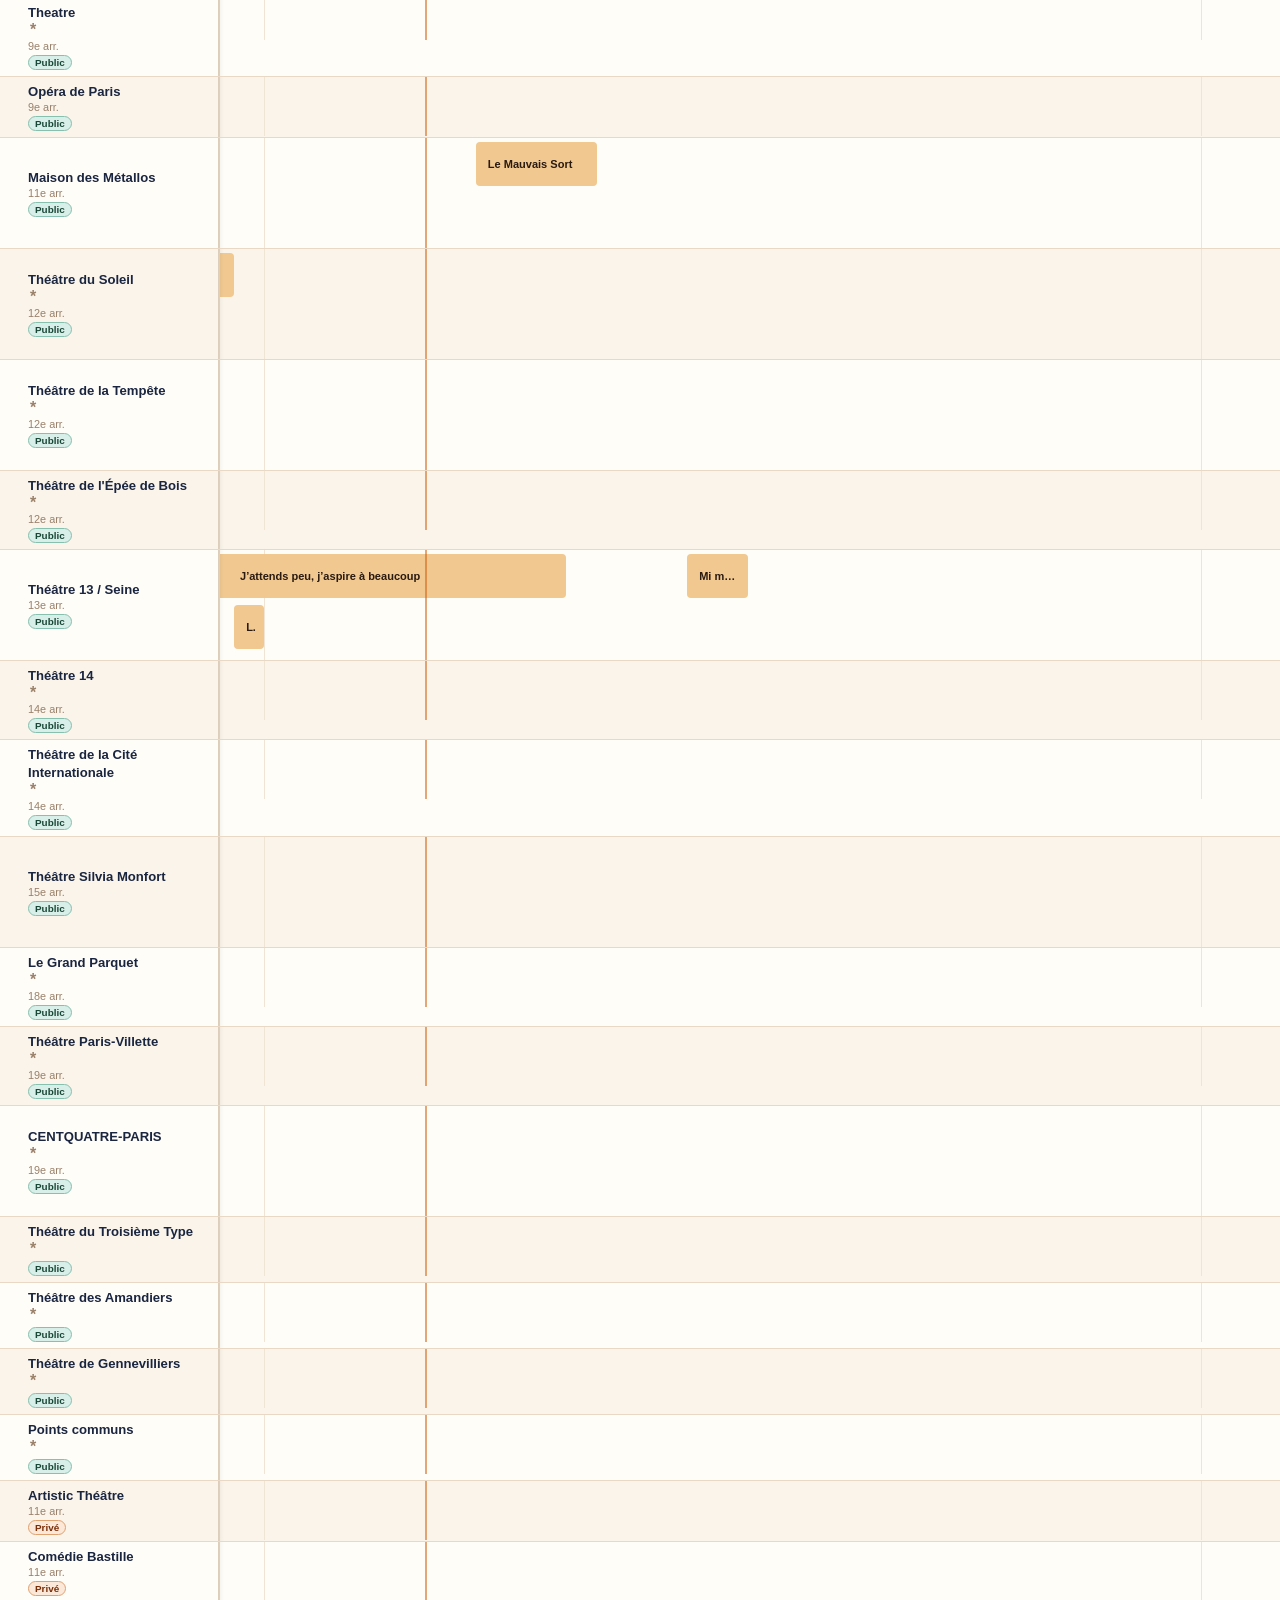
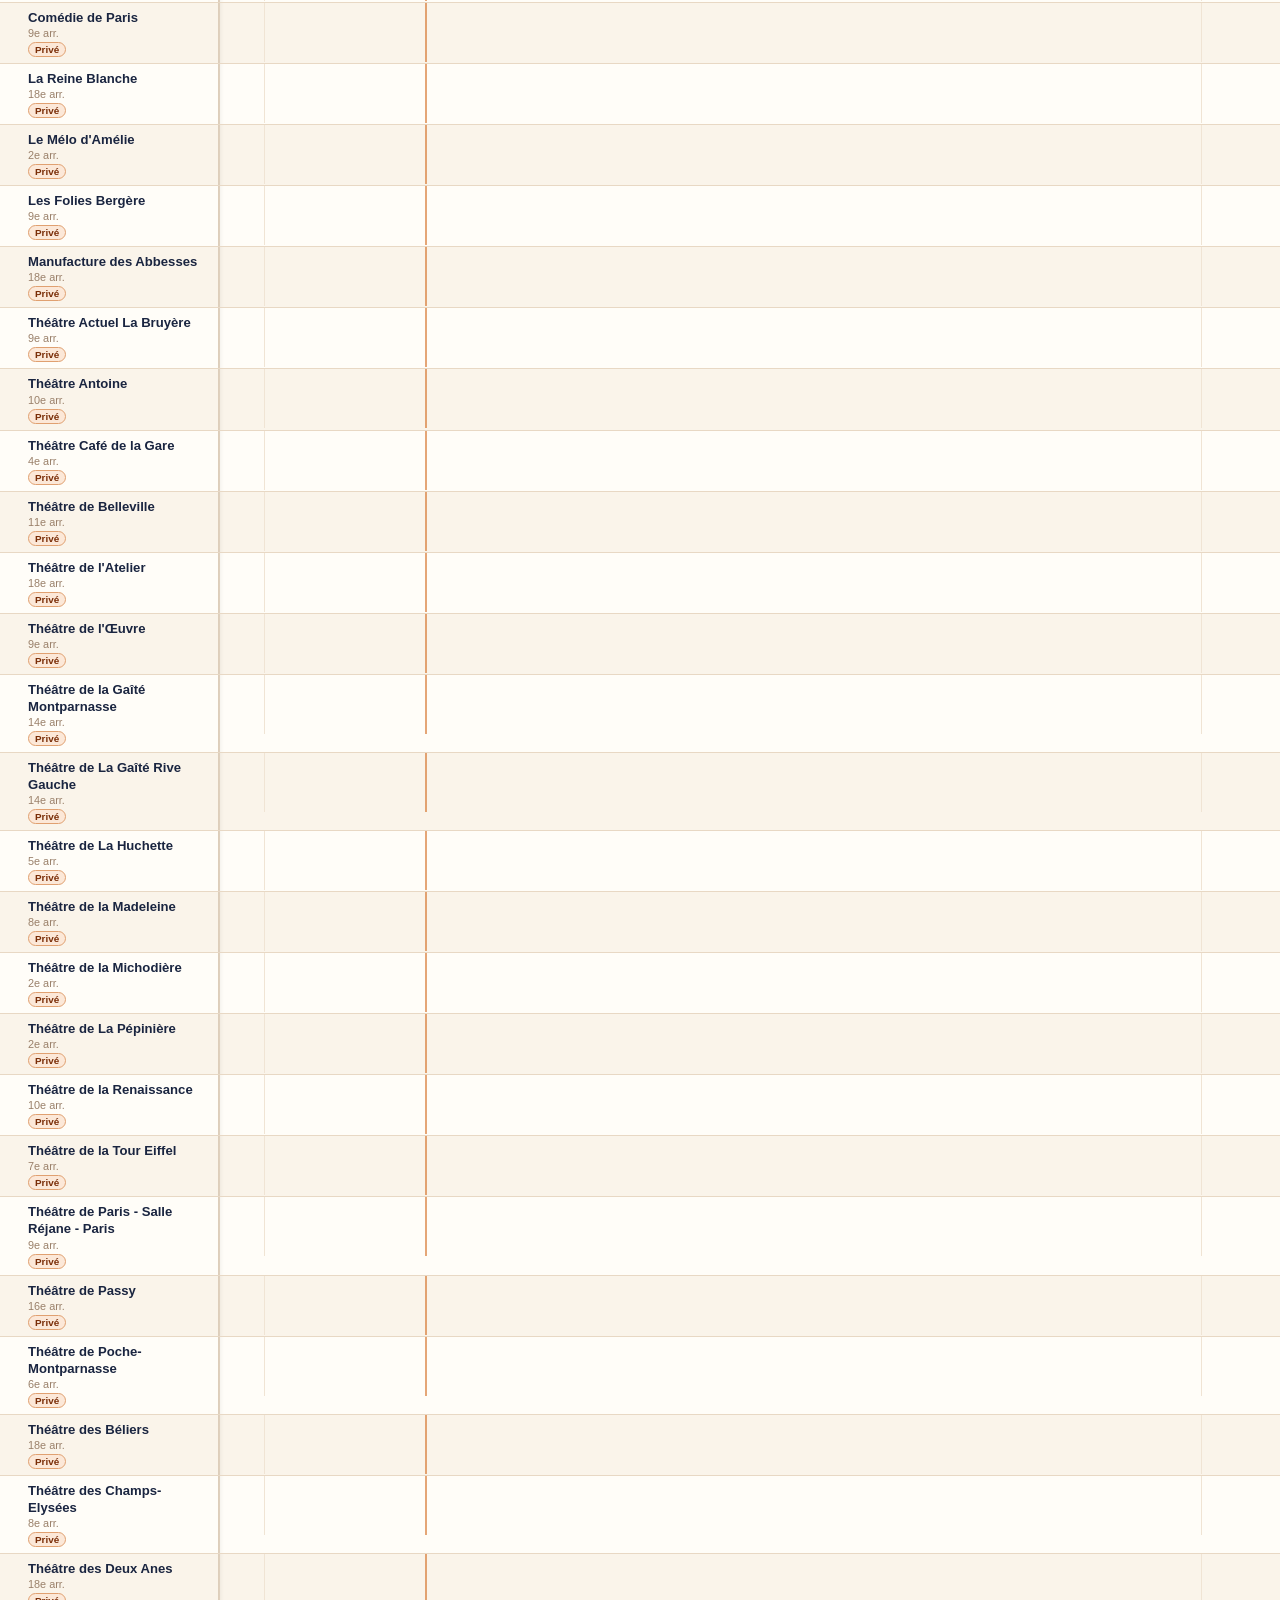
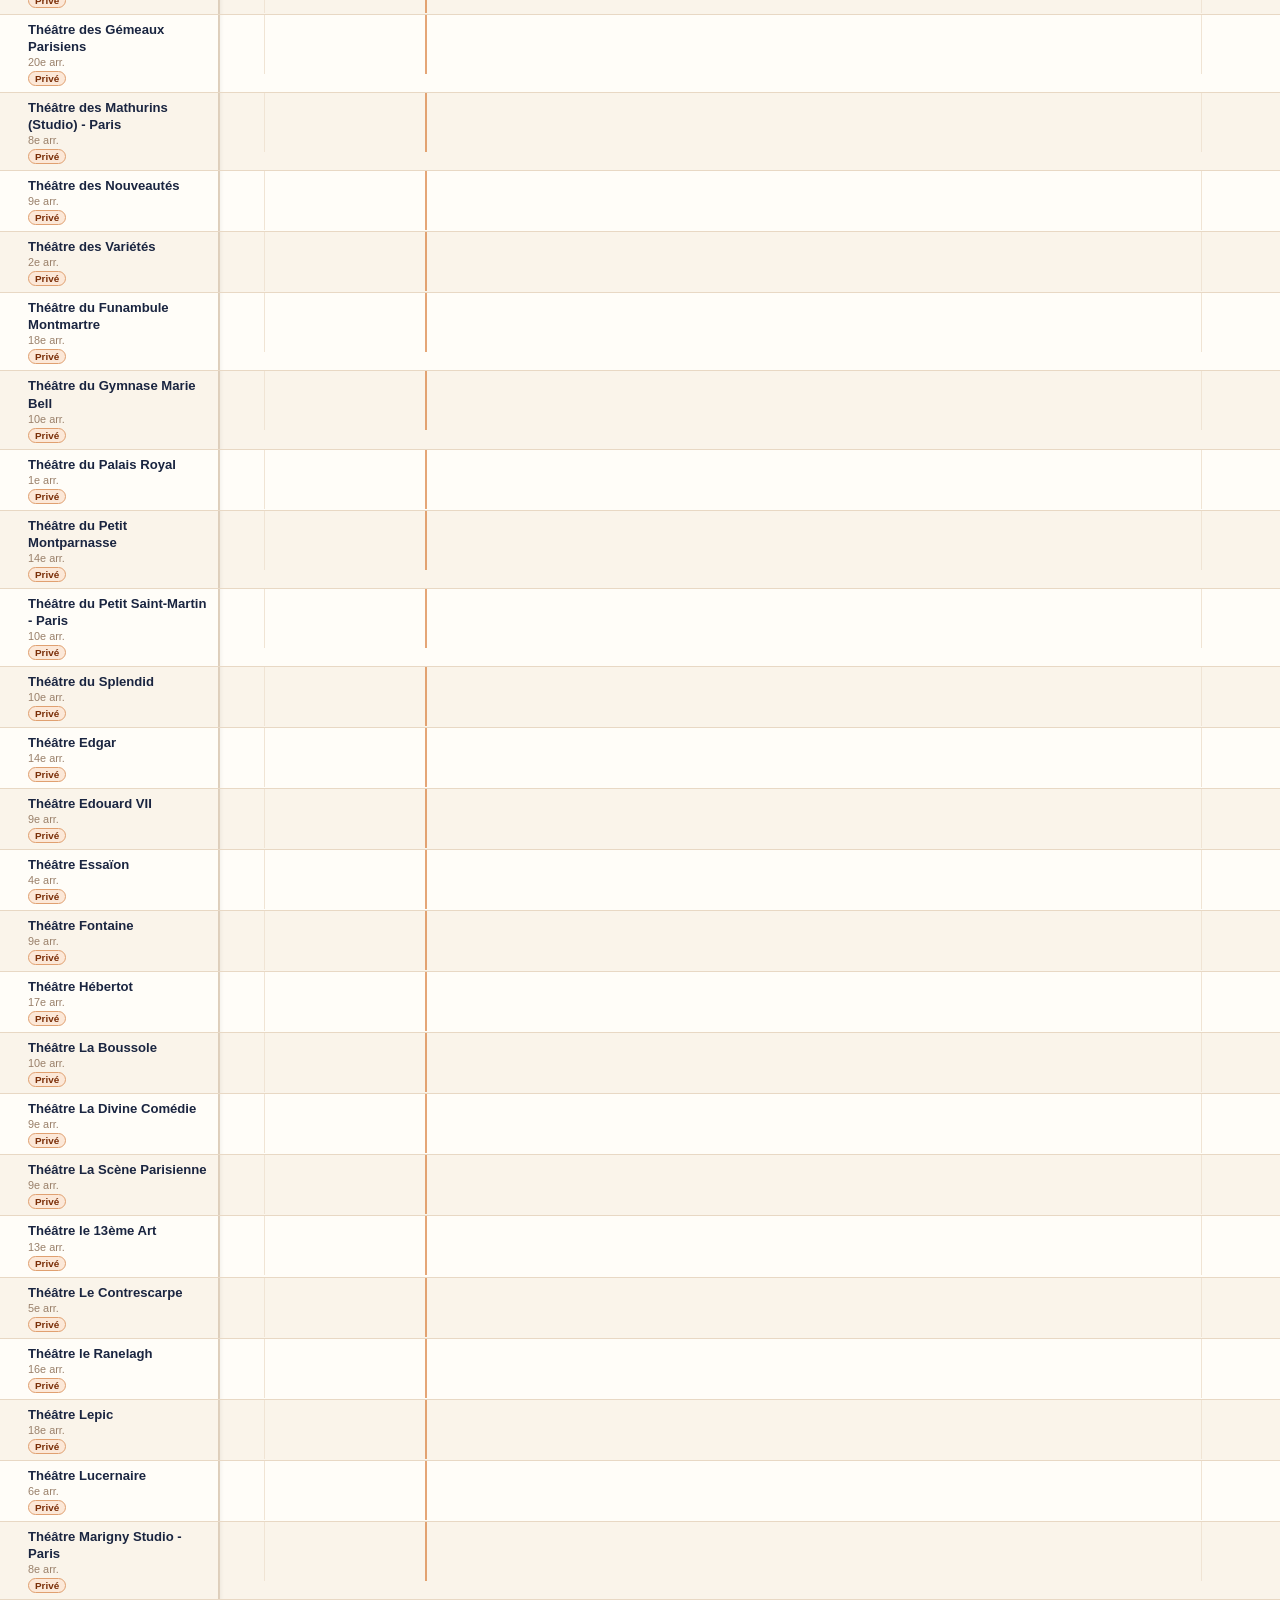
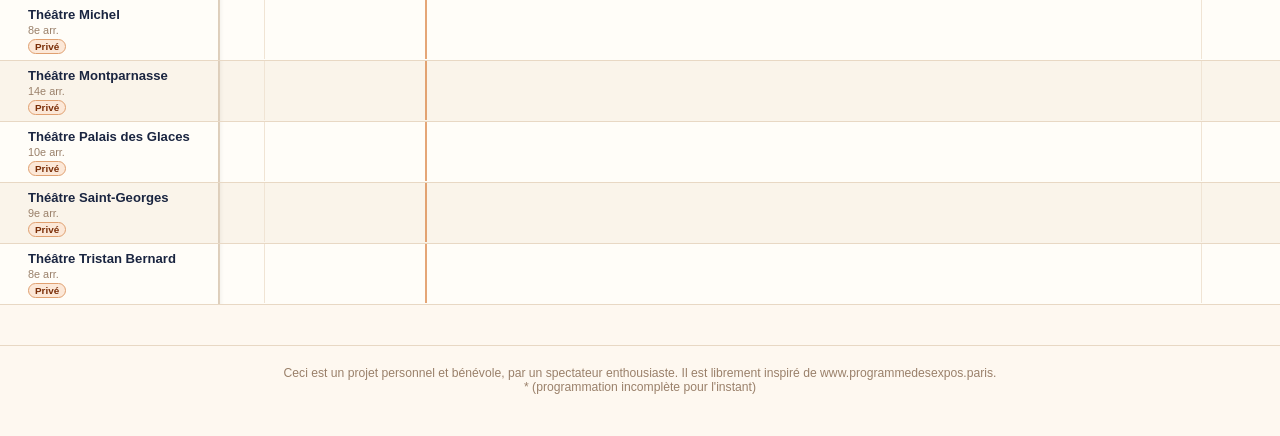
==== commit 2a4a1835: "2027 update v1" ====
--- a/index.html
+++ b/index.html
@@ -12,8 +12,8 @@
   <header>
     <div class="header-inner">
       <div>
-        <h1>🎭 Programme des Théâtres de Paris (et alentours)</h1>
-        <p class="subtitle">Saison 2025–2026</p>
+        <h1>Pièces de théâtre</h1>
+        <p class="subtitle">Paris et IDF · Saison 2026–2027</p>
       </div>
       <nav class="tab-switcher">
         <a href="index.html" class="tab-opt active">Programme</a>
@@ -28,8 +28,8 @@
     </div>
     <div class="filter-groups" id="filterGroups">
       <div class="filter-group">
-        <span class="filter-label">Genre :</span>
-        <div class="filters" id="genreFilters"></div>
+        <span class="filter-label">Type :</span>
+        <div class="filters" id="typeFilters"></div>
       </div>
       <div class="control-sep"></div>
       <div class="filter-group">
@@ -57,10 +57,8 @@
   </div>
 
   <footer>
-    <p> Ceci est un projet personnel et bénévole, par un spectateur enthousiaste. Il est librement inspiré de www.programmedesexpos.paris. </p>
-	<p> Si vous constatez des erreurs ou souhaitez faire part de vos suggestions, contactez-moi par mail: axel.verrier7(arobase)gmail.com. </p>
-	<p> Si vous souhaiter contribuer et ajouter un théâtre et ses pièces, vous pouvez me les envoyer par mail avec les informations suivantes: théâtre, date de début, date de fin, auteur-e, metteur-se en scène, url, genre (comique ou drame).  </p>
-	<p> Ce projet est libre de droit </p>
+    <p> Ceci est un projet personnel et bénévole, par un spectateur enthousiaste. Il est librement inspiré de www.programmedesexpos.paris.</p>
+<p> * (programmation incomplète pour l'instant) </p>
   </footer>
 
   <button class="today-btn today-btn-fab">Aujourd'hui</button>
--- a/style.css
+++ b/style.css
@@ -190,6 +190,7 @@
   font-weight: 600; font-size: .82rem; line-height: 1.3;
 }
 .theatre-name a:hover { color: var(--link-hover); text-decoration: underline; }
+.theatre-name .incomplete-marker { color: var(--muted); font-weight: 700; margin-left: 2px; }
 .theatre-name .arr { font-size: .68rem; color: var(--muted); margin-top: 1px; }
 .status-badge {
   display: inline-block; align-self: flex-start; margin-top: 3px;
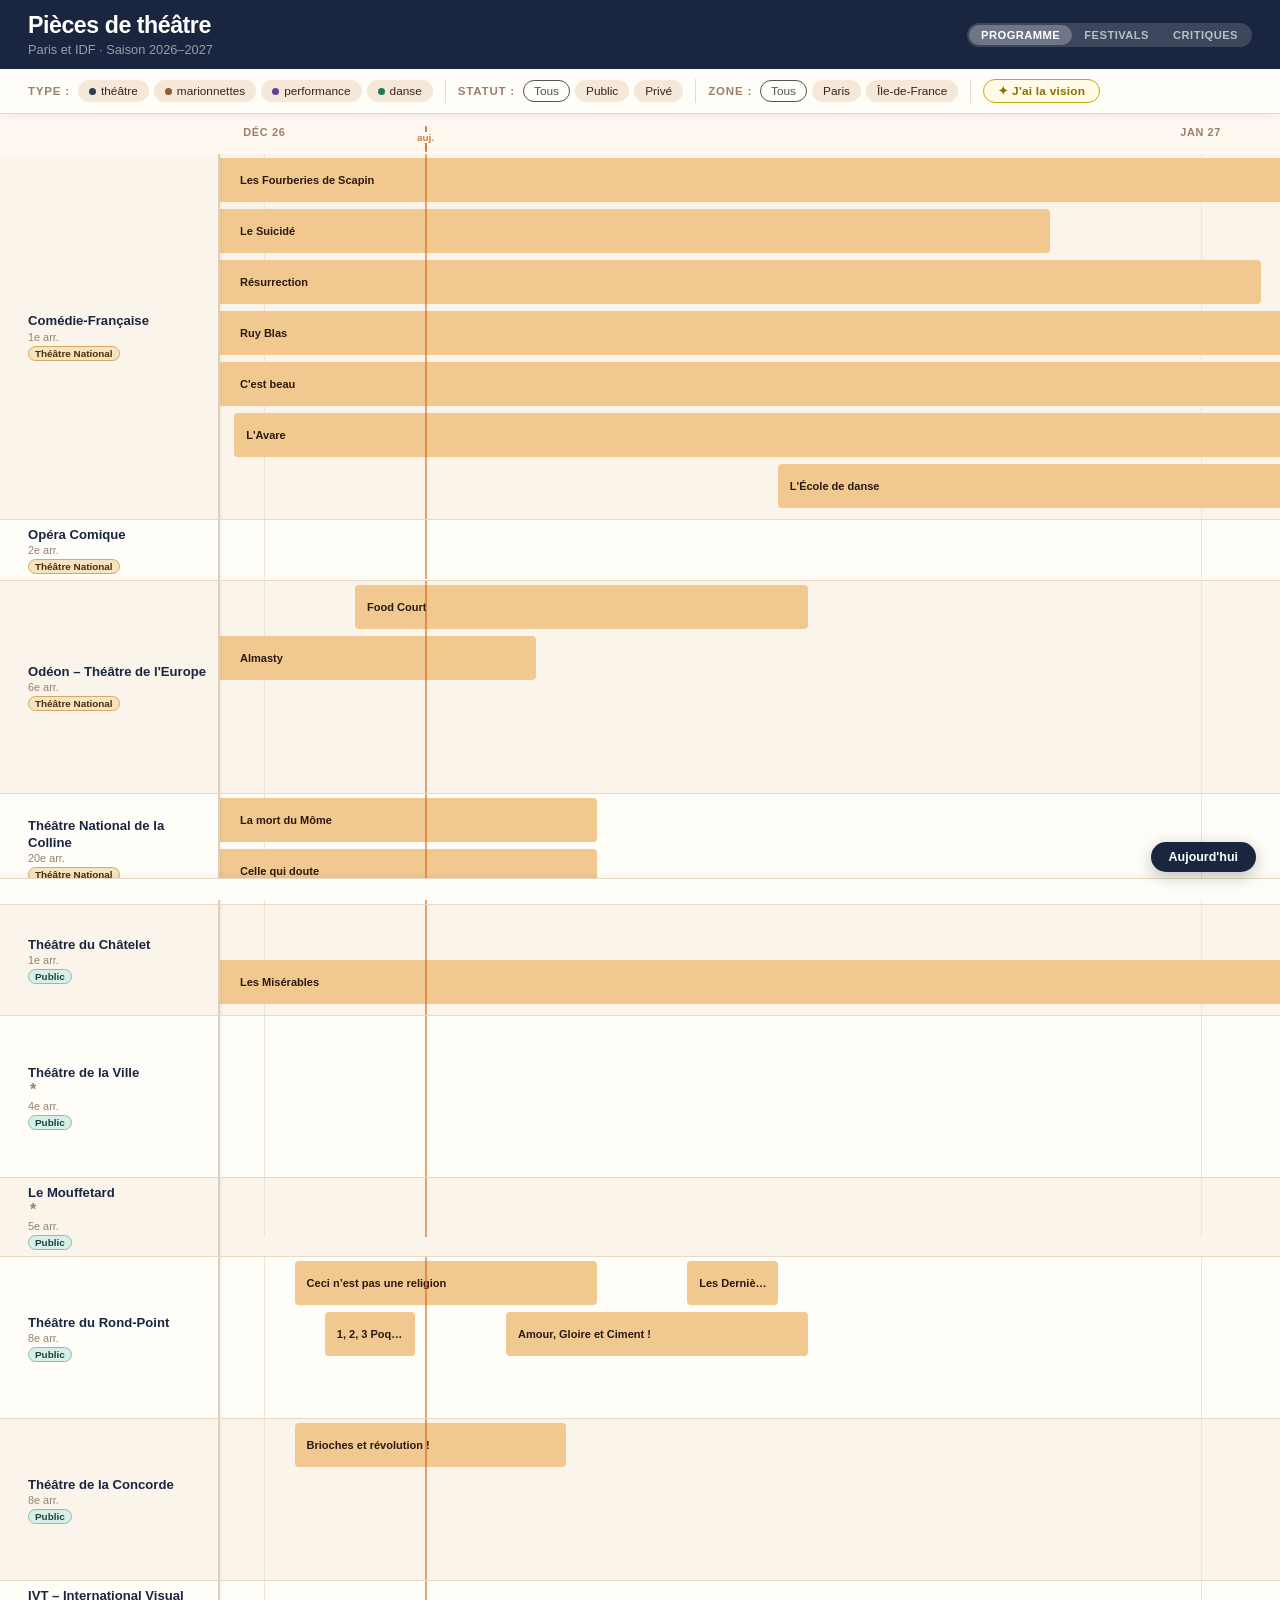
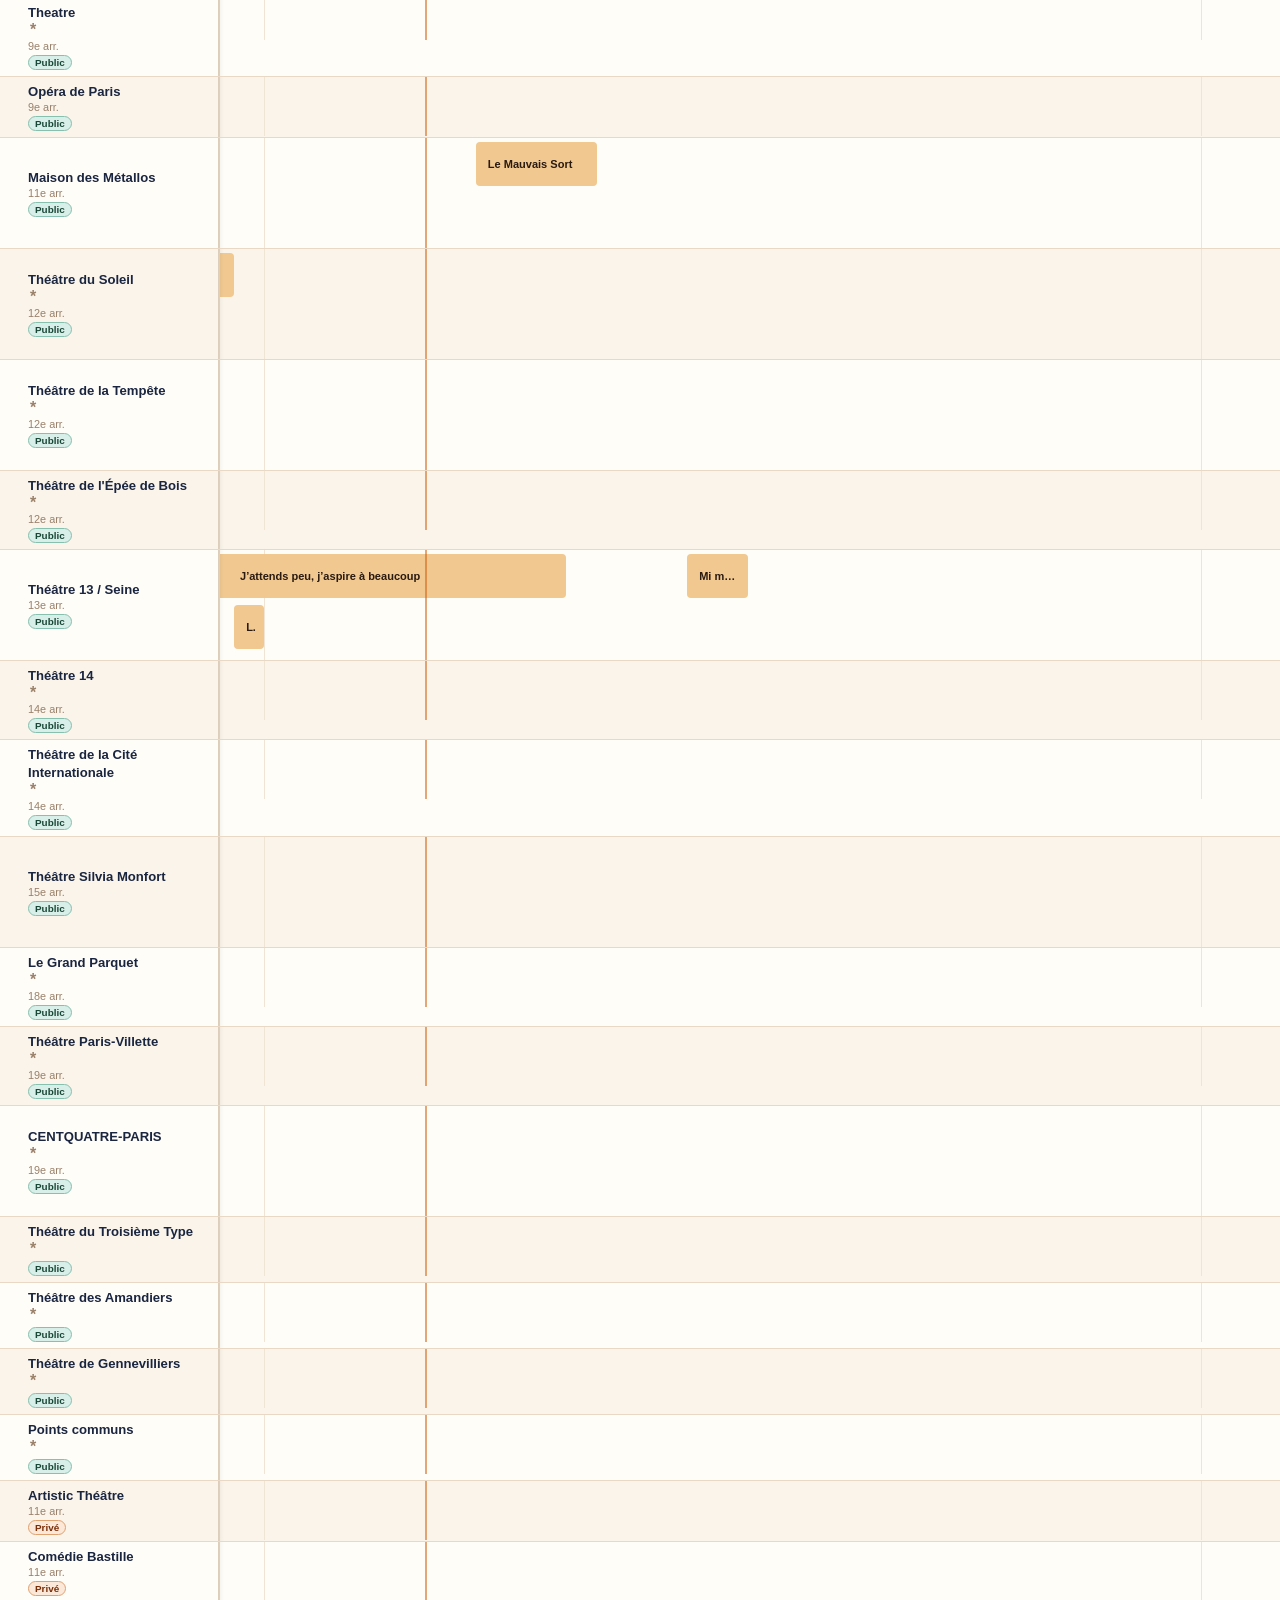
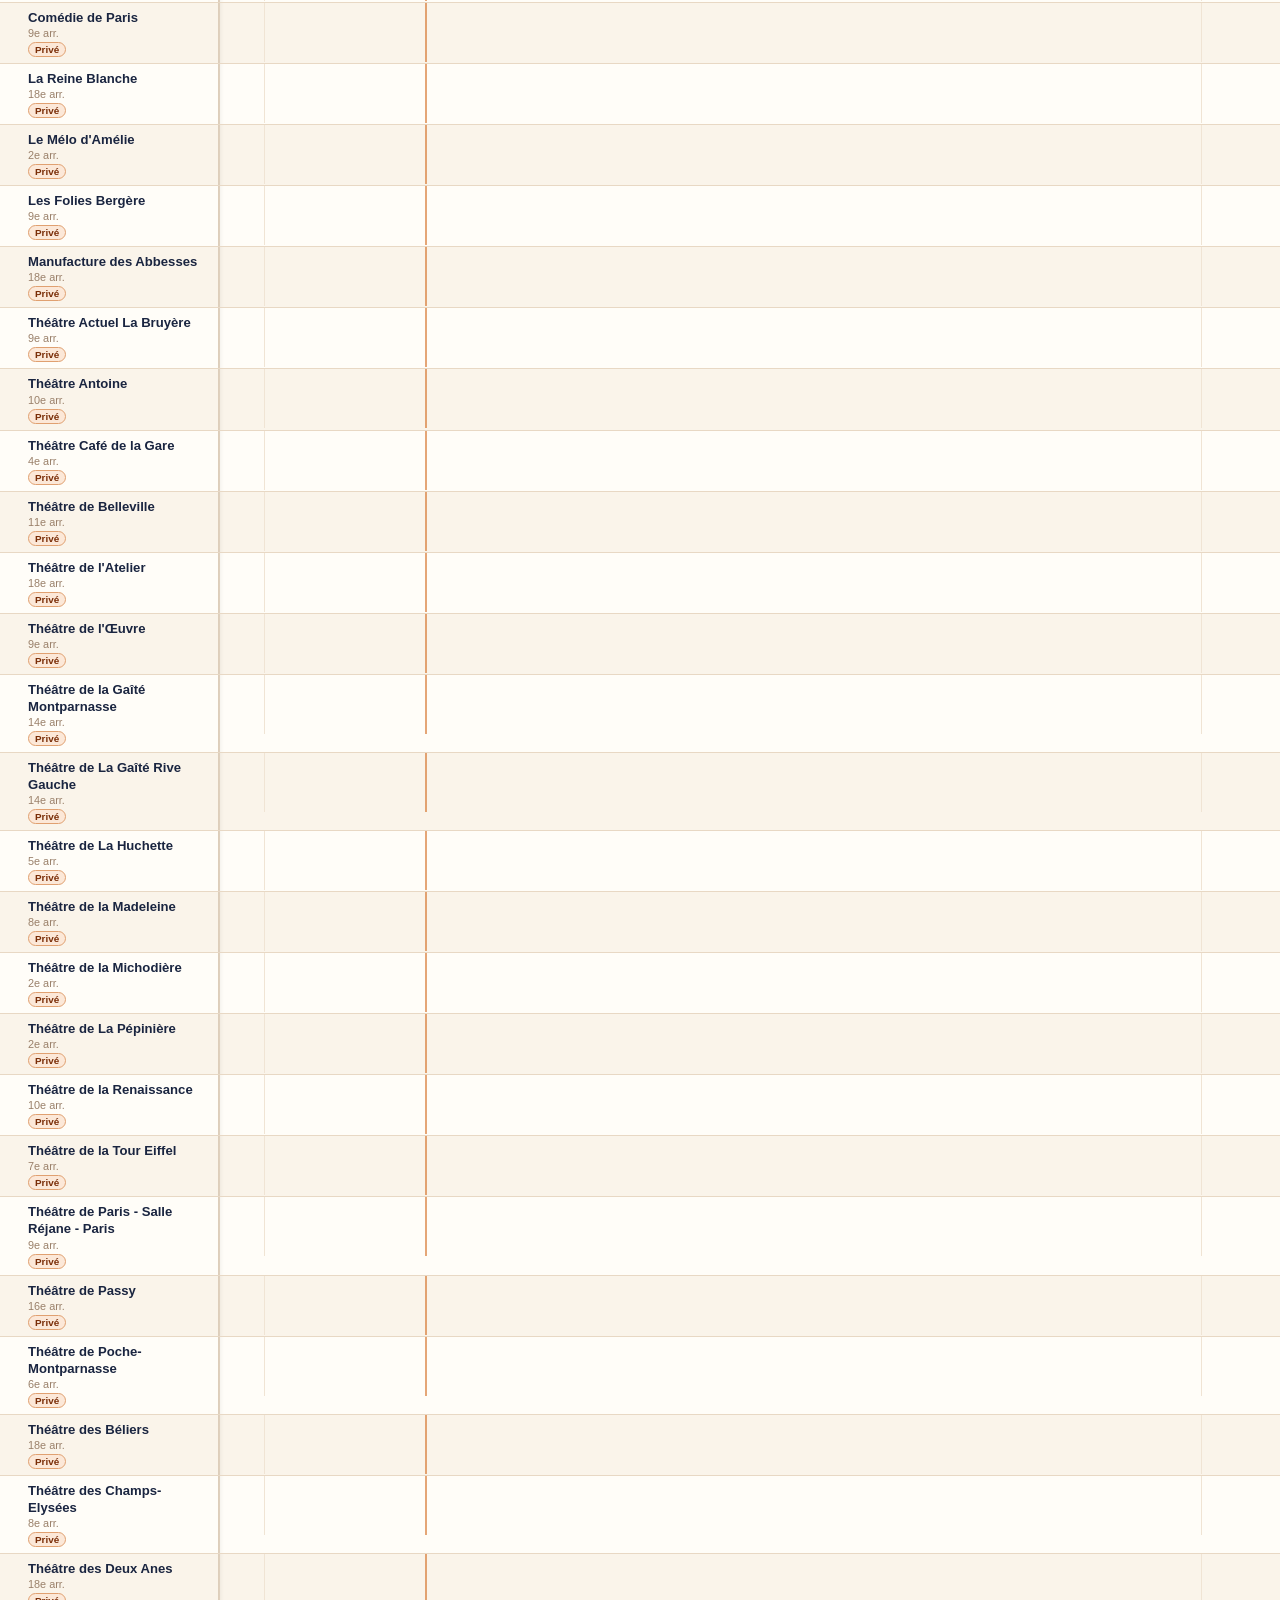
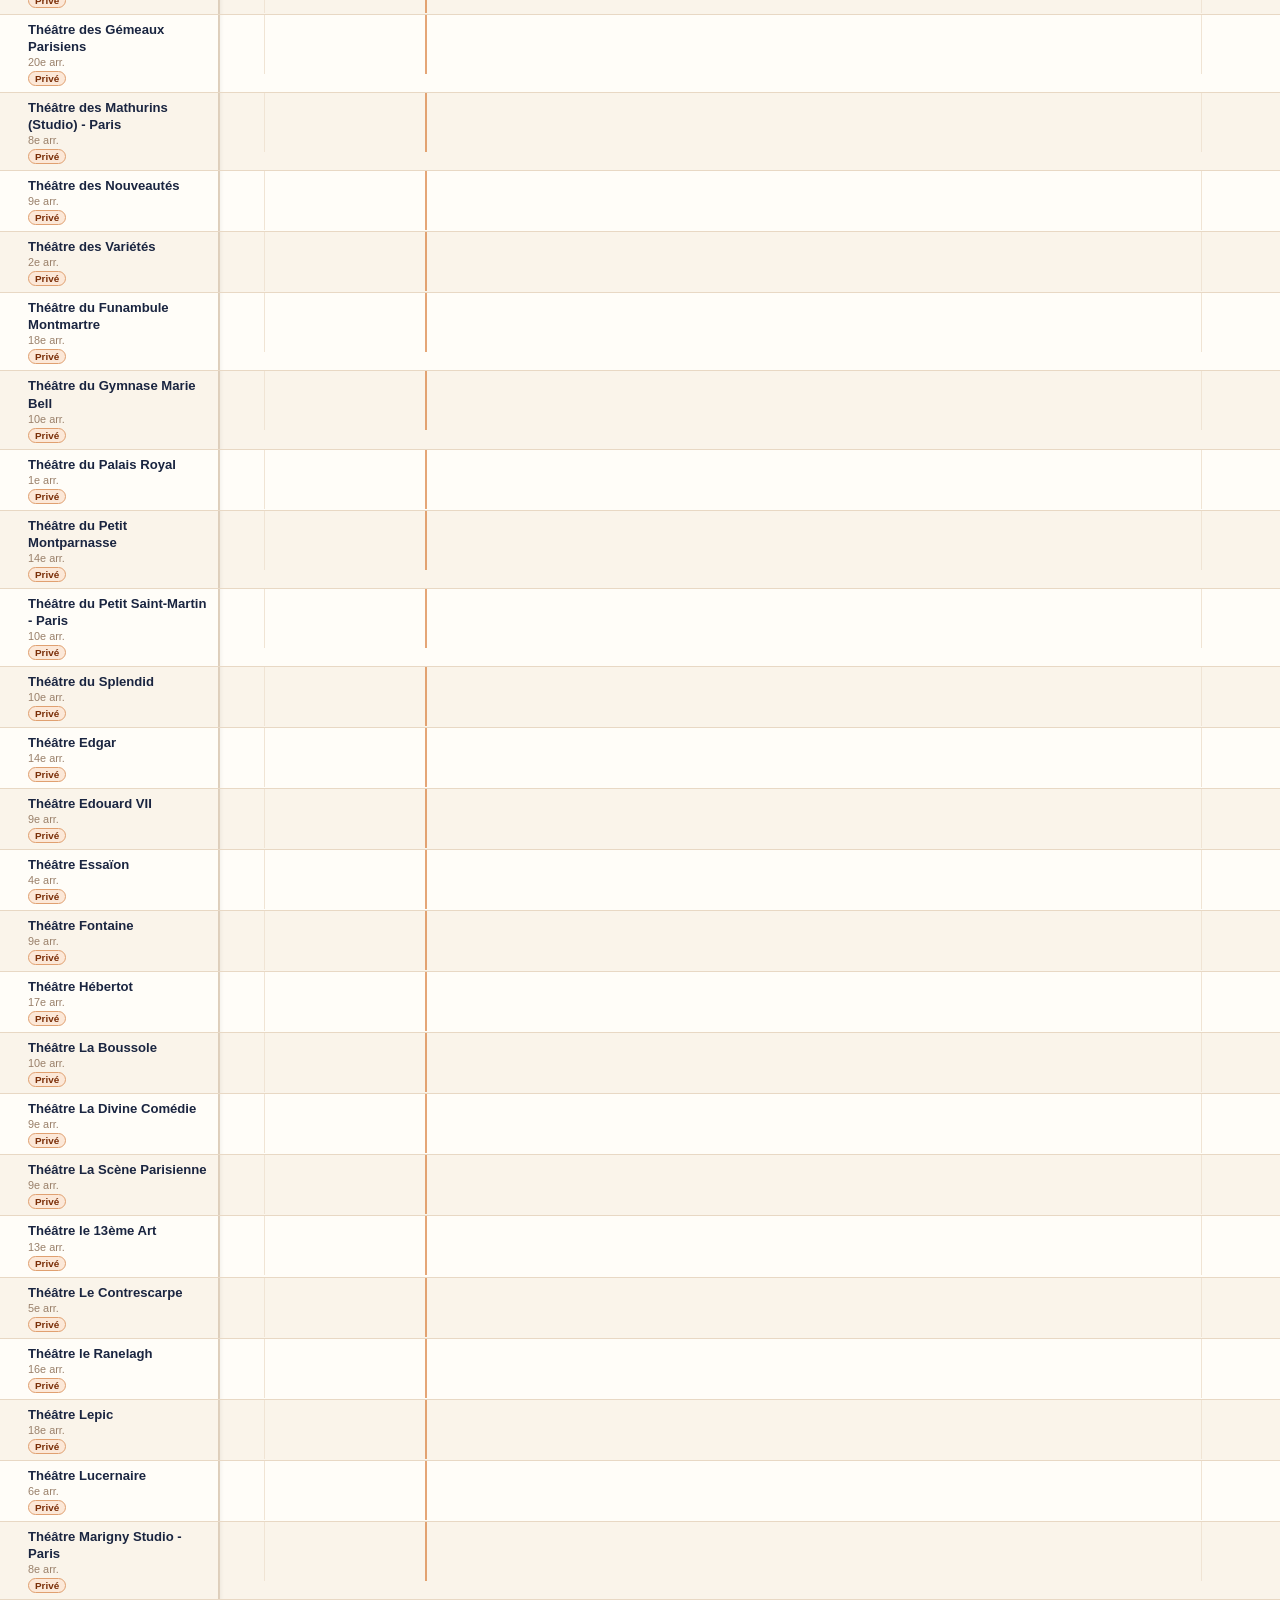
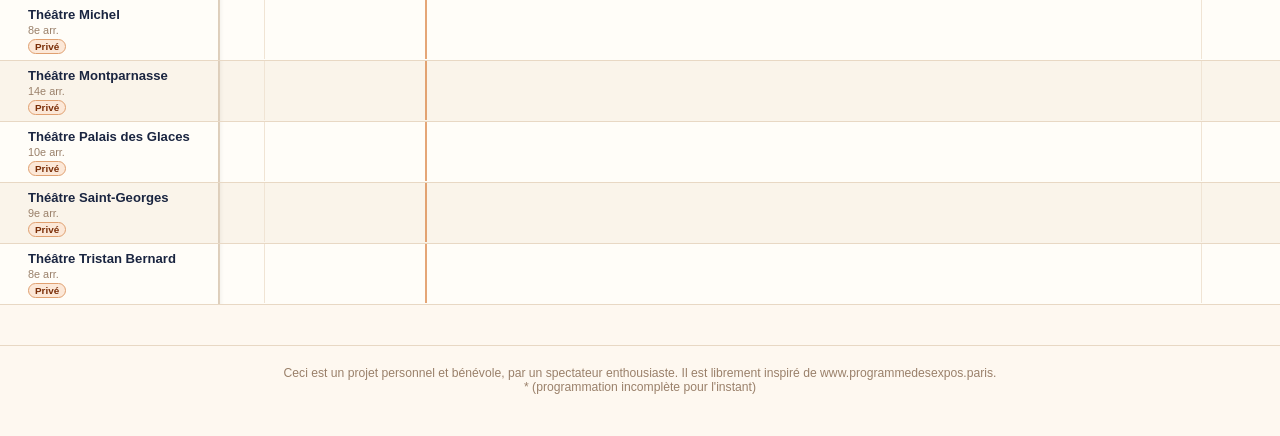
==== commit 38362835: "Update added festivals 2026-27 v1" ====
--- a/index.html
+++ b/index.html
@@ -17,6 +17,7 @@
       </div>
       <nav class="tab-switcher">
         <a href="index.html" class="tab-opt active">Programme</a>
+        <a href="festival.html" class="tab-opt">Festivals</a>
         <a href="critiques.html" class="tab-opt">Critiques</a>
       </nav>
     </div>
--- a/style.css
+++ b/style.css
@@ -378,6 +378,30 @@
   font-size: .72rem; color: var(--muted); margin-top: 20px;
 }
 
+/* Festival cards */
+.festival-grid {
+  display: grid; grid-template-columns: repeat(auto-fill, minmax(240px, 1fr));
+  gap: 16px;
+}
+.festival-card {
+  display: flex; flex-direction: column; gap: 5px;
+  border: 1px solid var(--border); border-radius: 8px;
+  padding: 16px 18px; background: var(--row-bg);
+}
+.festival-name {
+  color: var(--header-bg); text-decoration: none;
+  font-size: .92rem; font-weight: 700; line-height: 1.3;
+}
+.festival-name:hover { color: var(--link-hover); text-decoration: underline; }
+.festival-dates { font-size: .76rem; font-weight: 600; color: var(--today-col); }
+.festival-location { font-size: .78rem; color: var(--muted); }
+.festival-link {
+  margin-top: 8px; align-self: flex-start;
+  font-size: .74rem; font-weight: 600;
+  color: var(--header-bg); text-decoration: none;
+}
+.festival-link:hover { color: var(--link-hover); text-decoration: underline; }
+
 /* Placeholder */
 .placeholder {
   border: 1.5px dashed var(--border); border-radius: 8px;
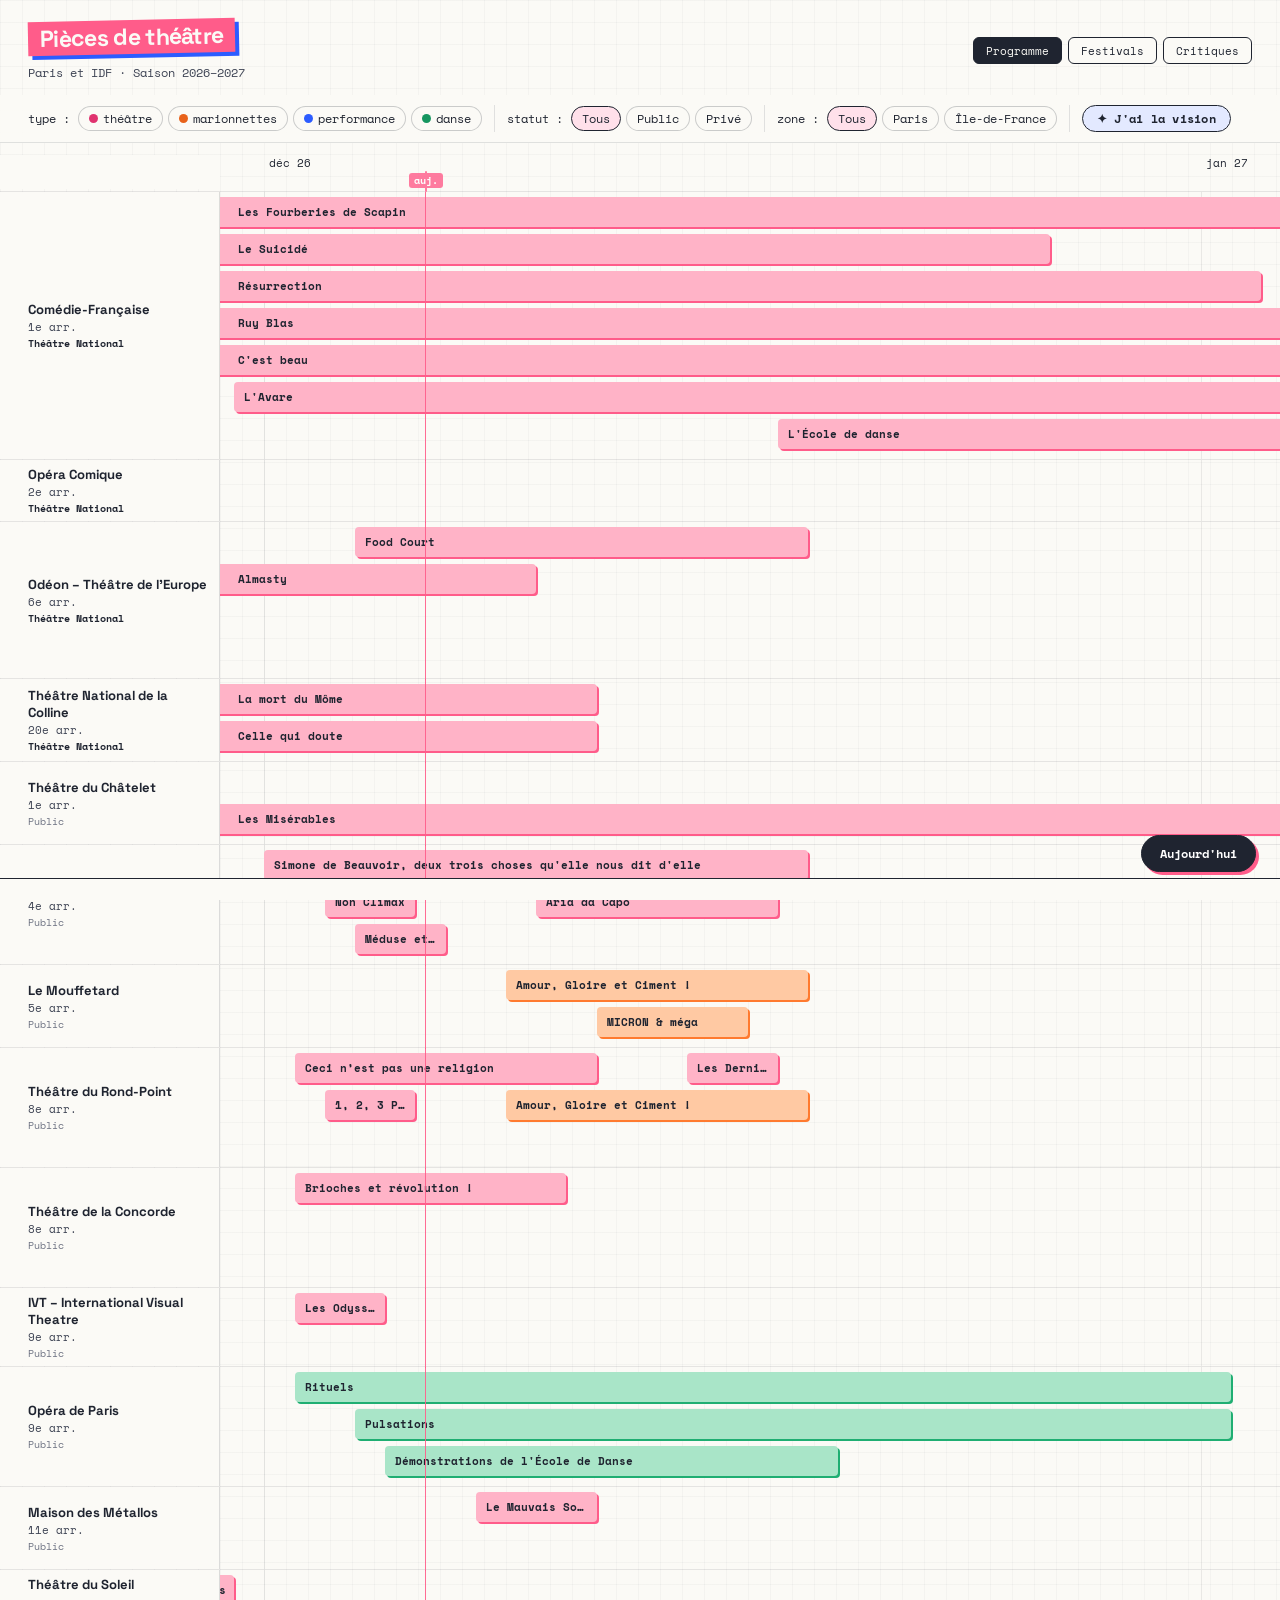
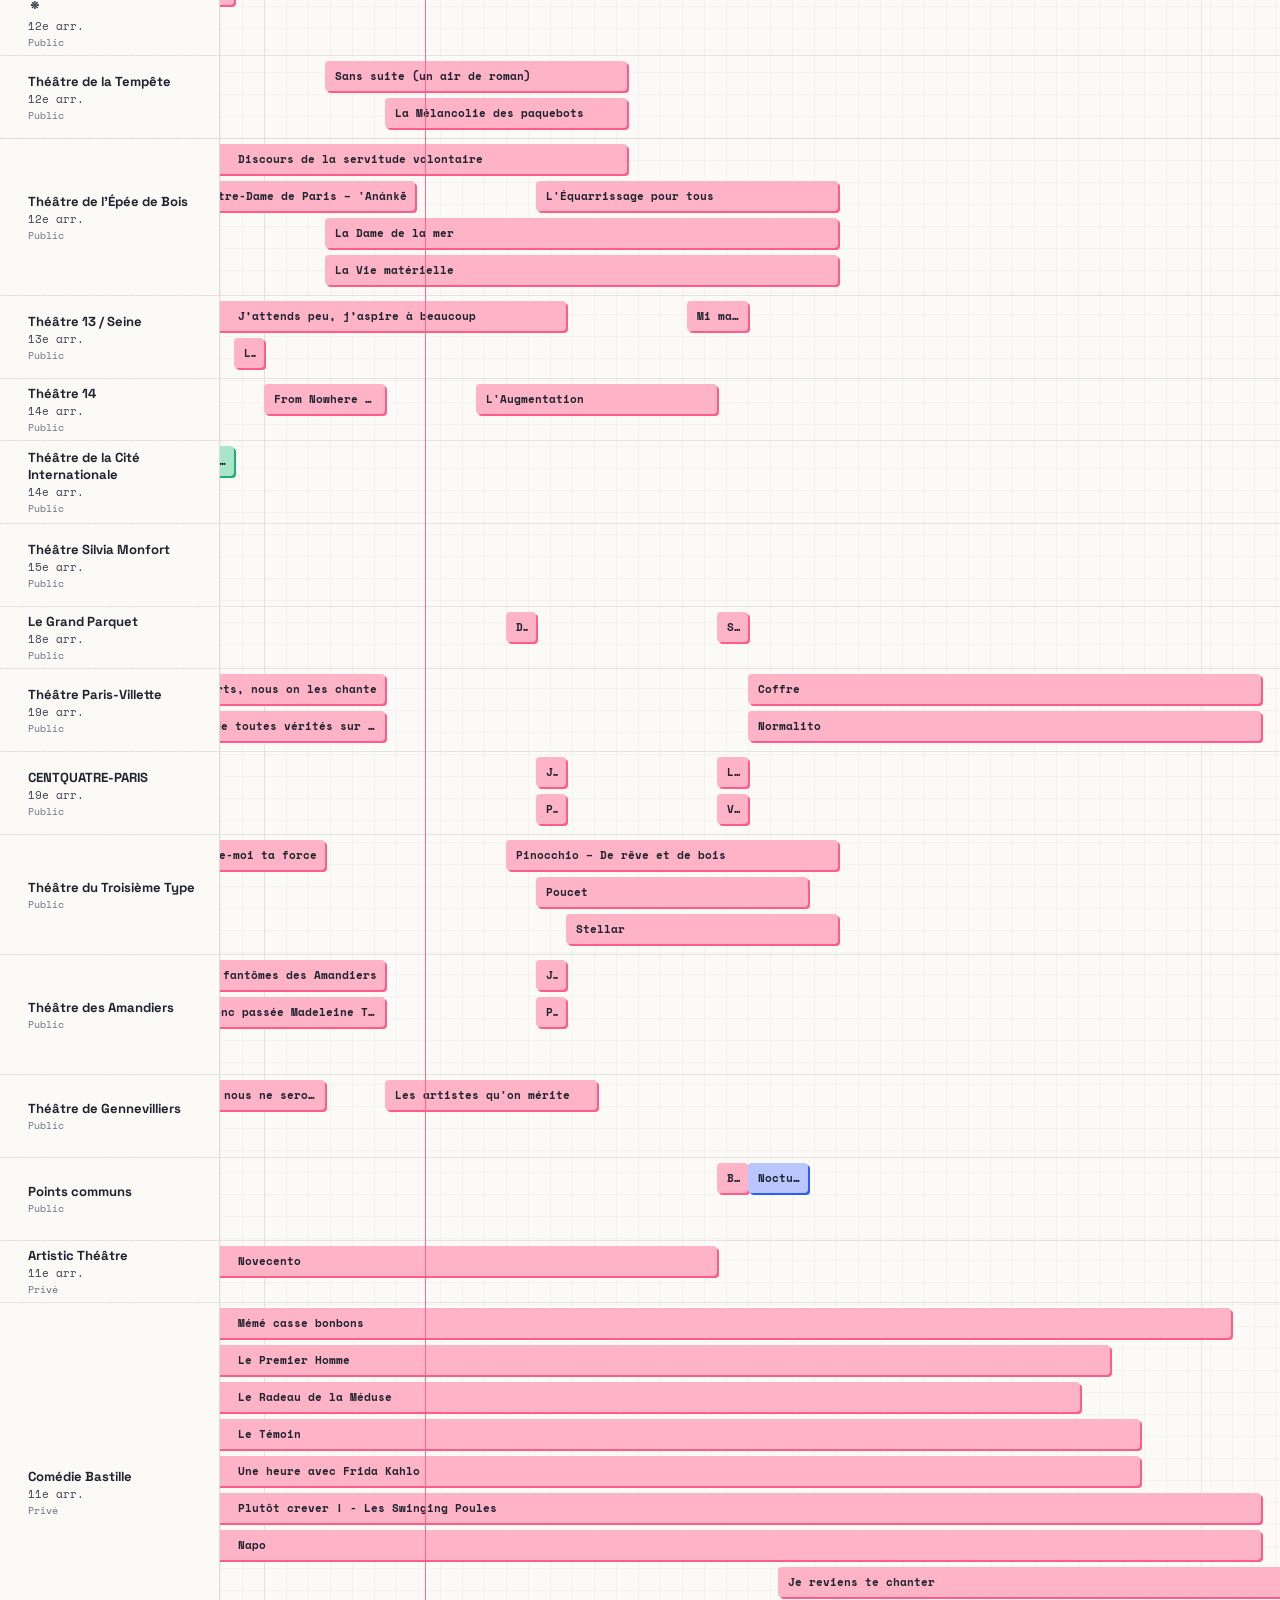
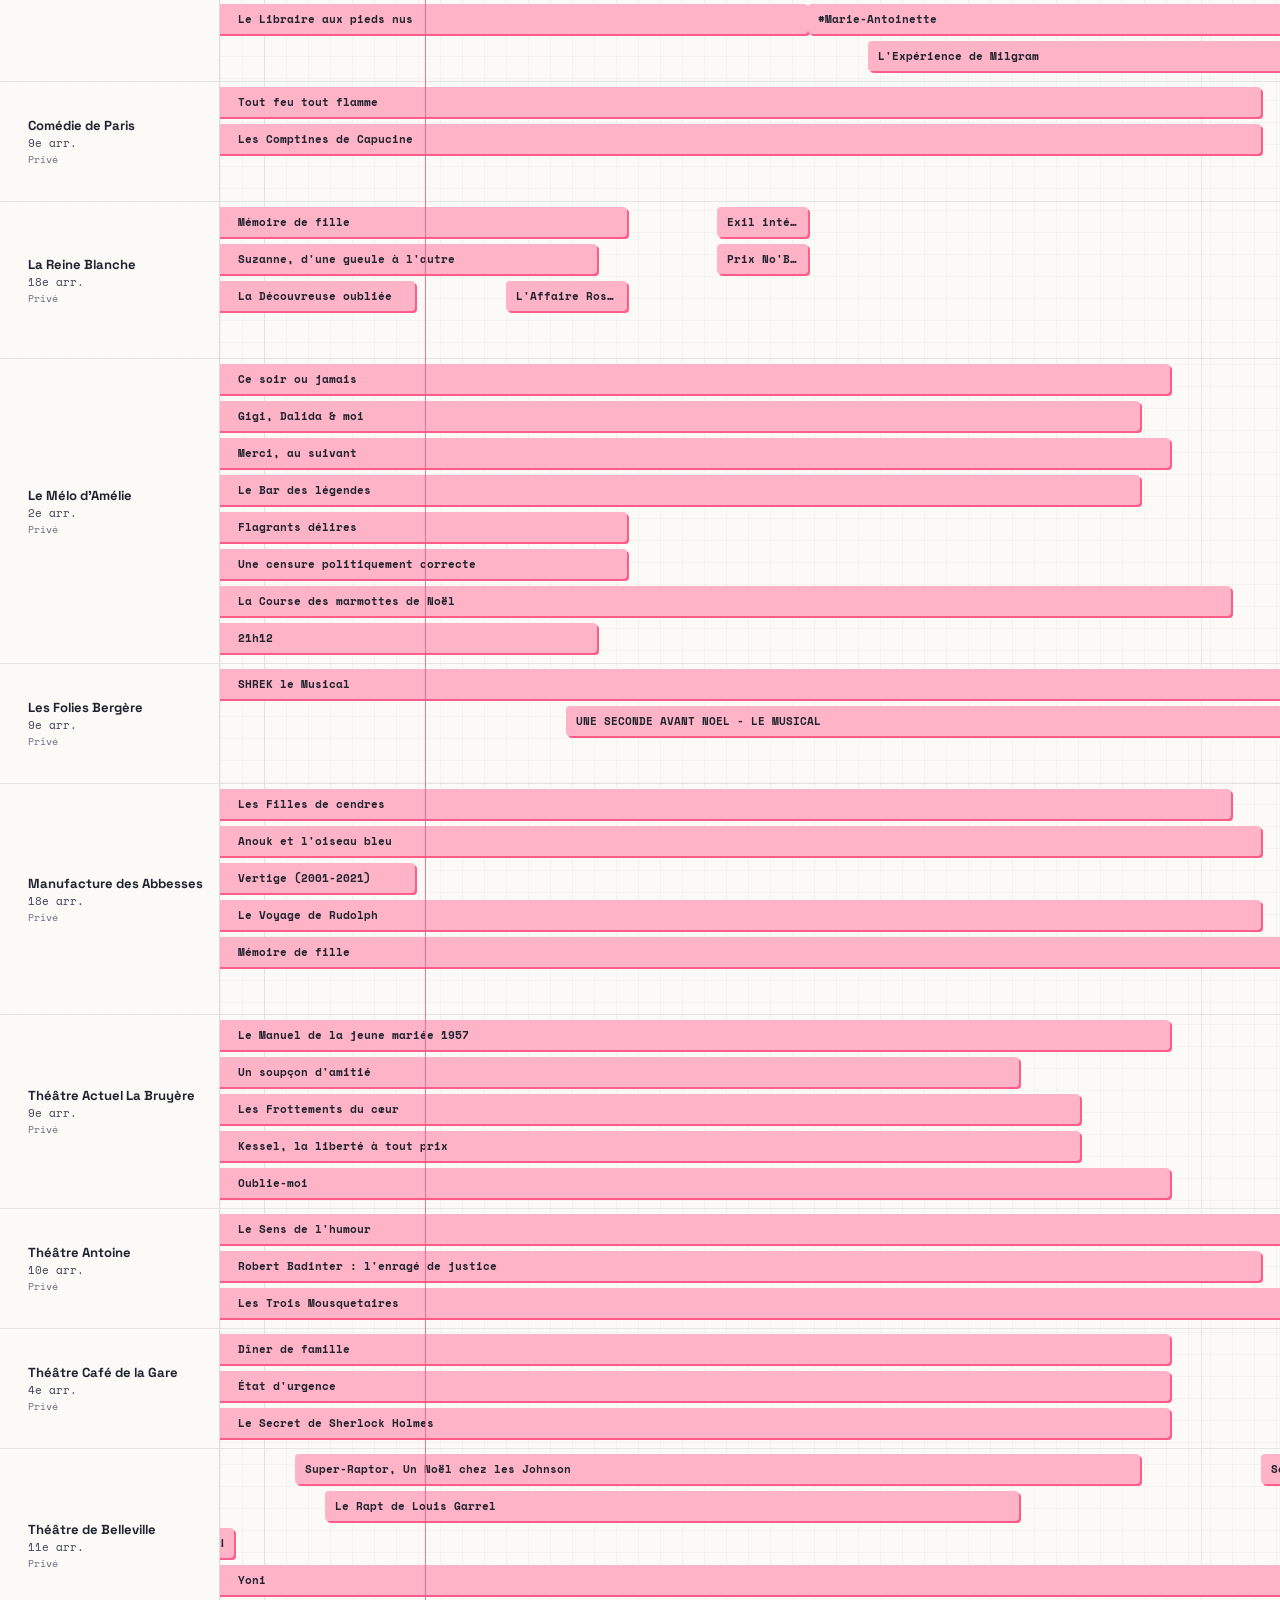
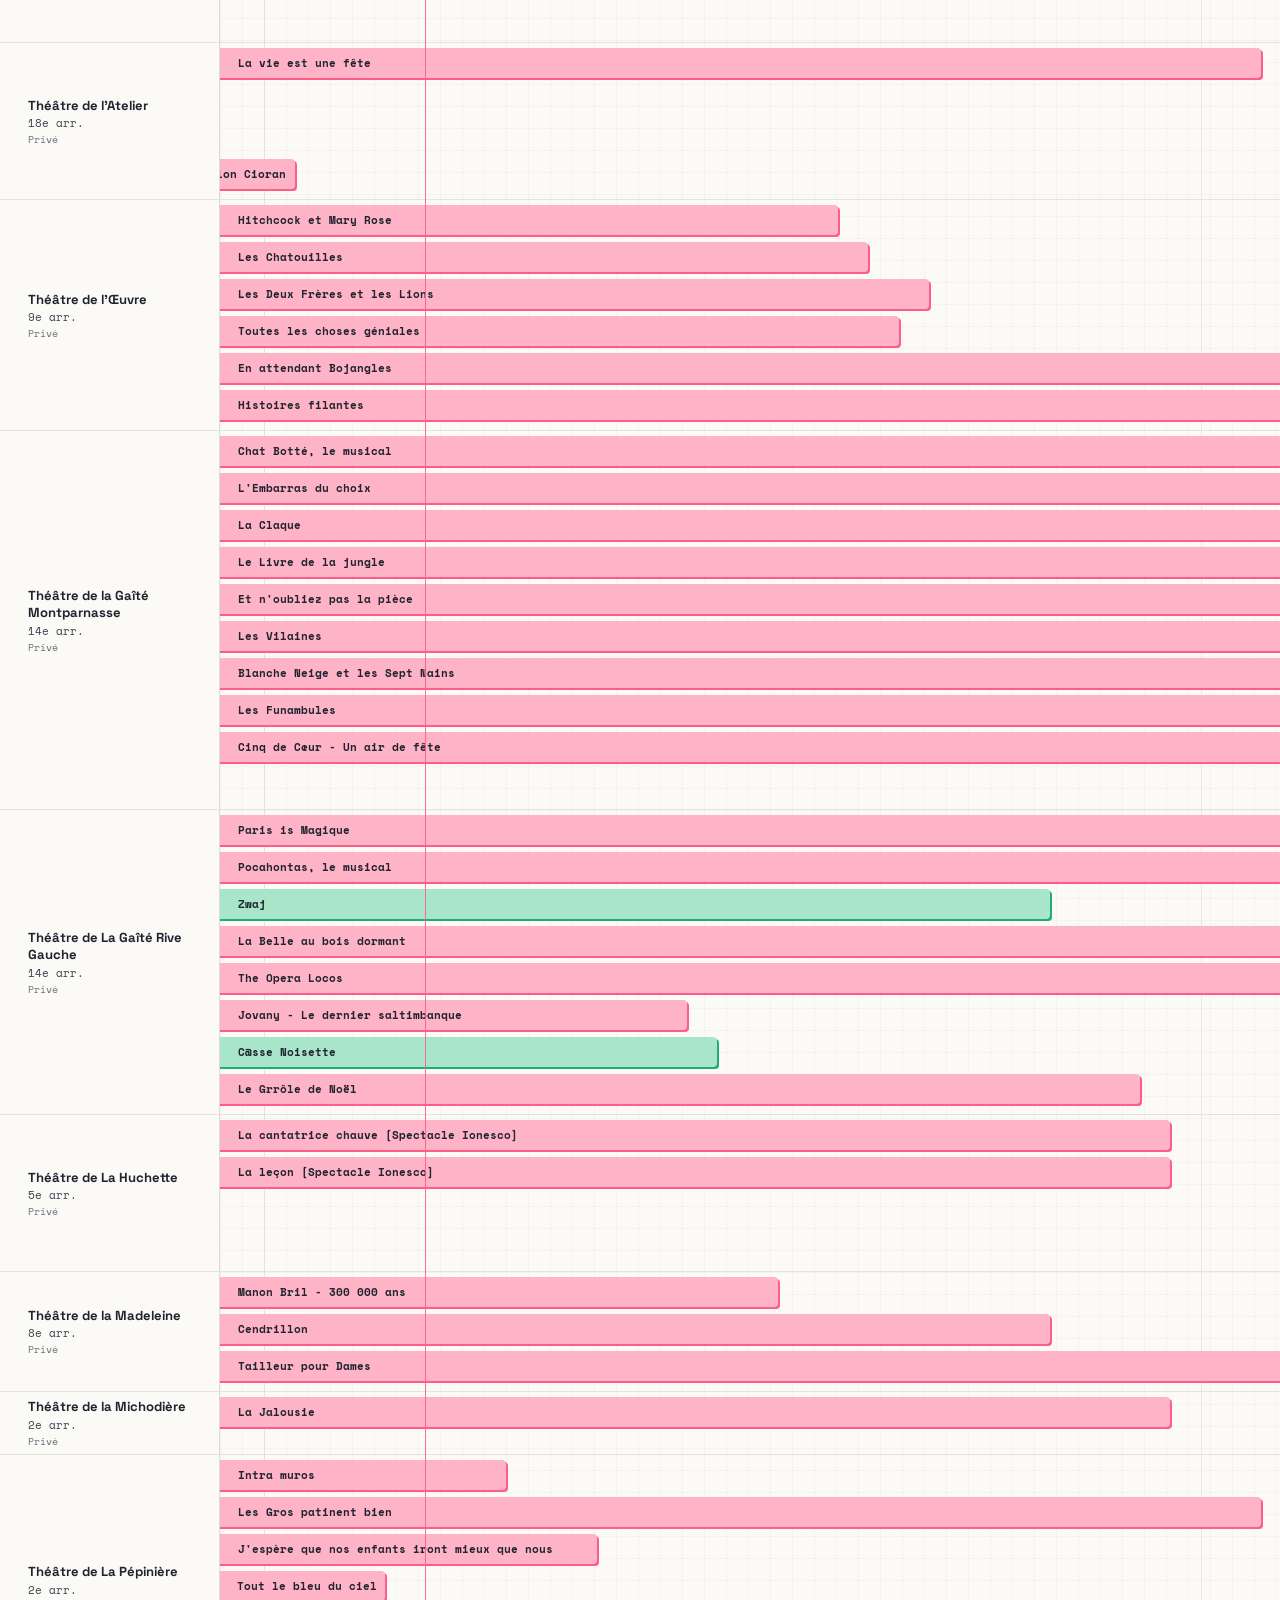
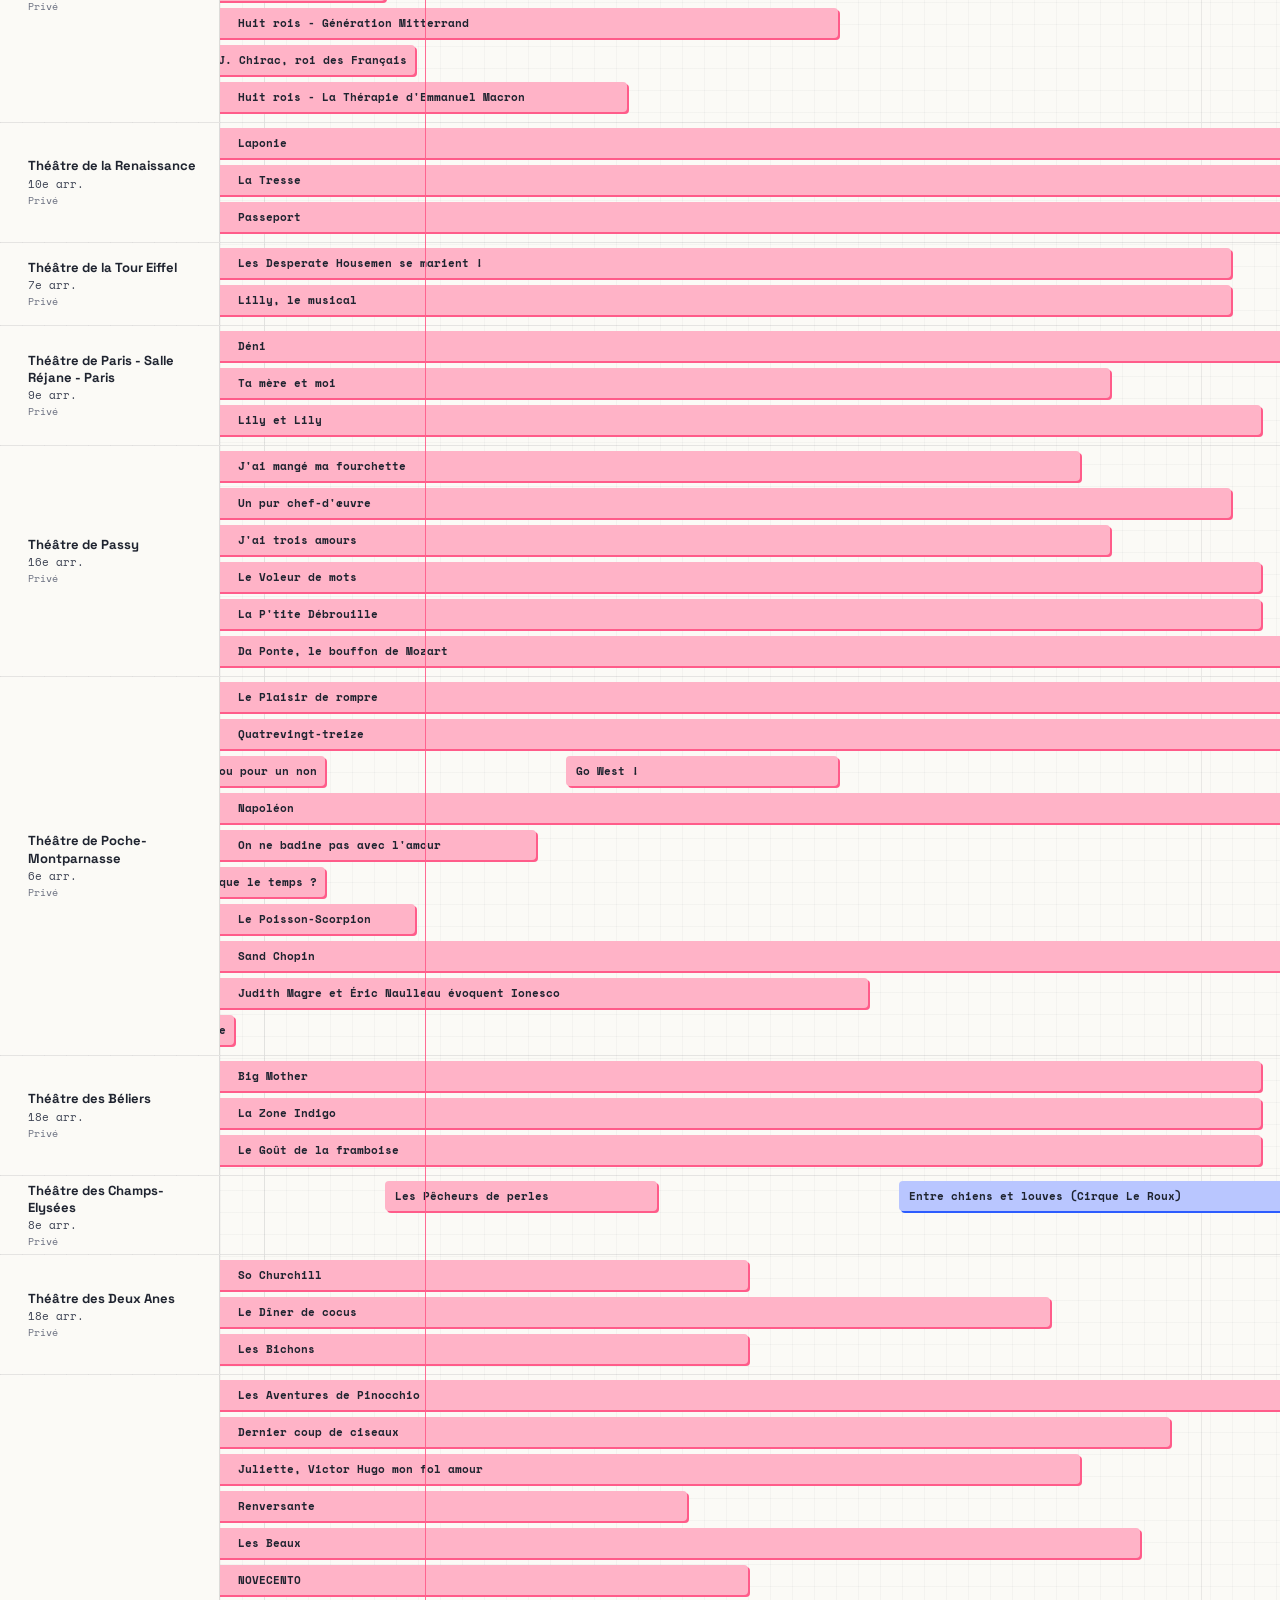
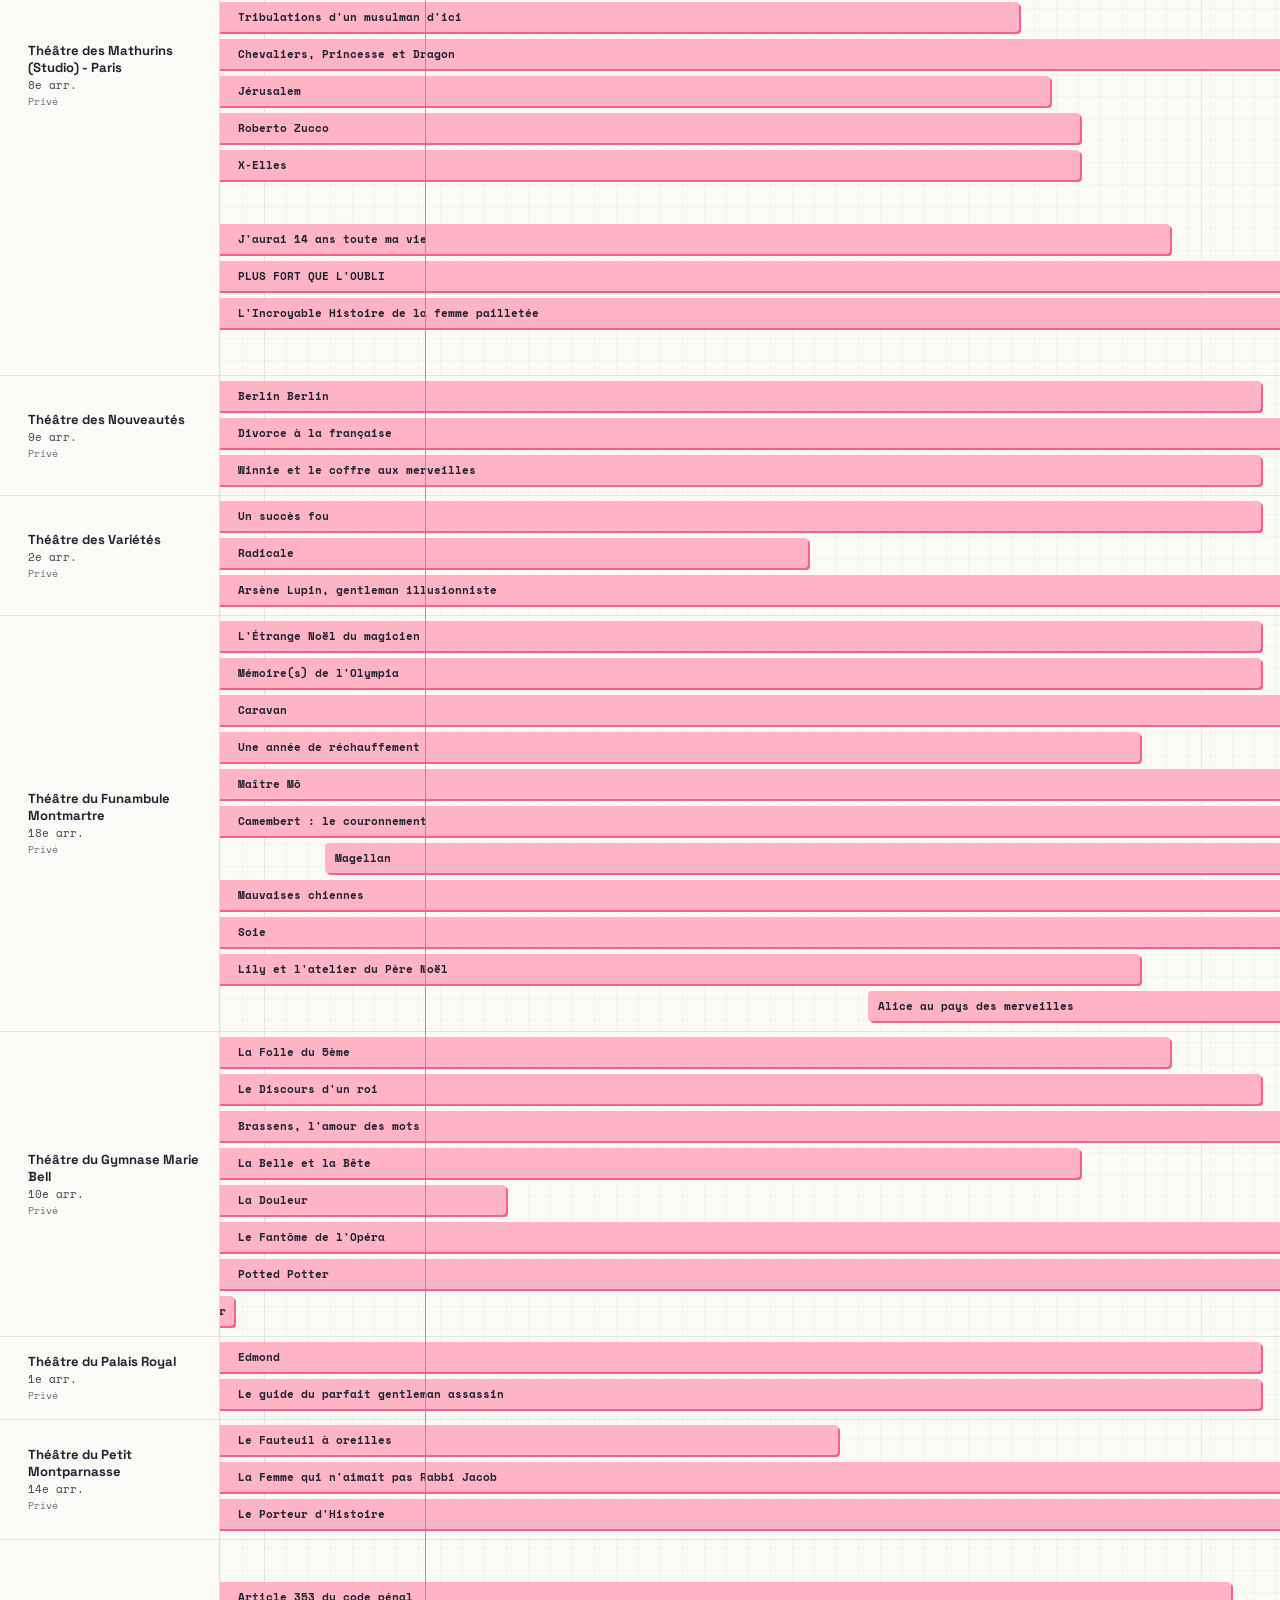
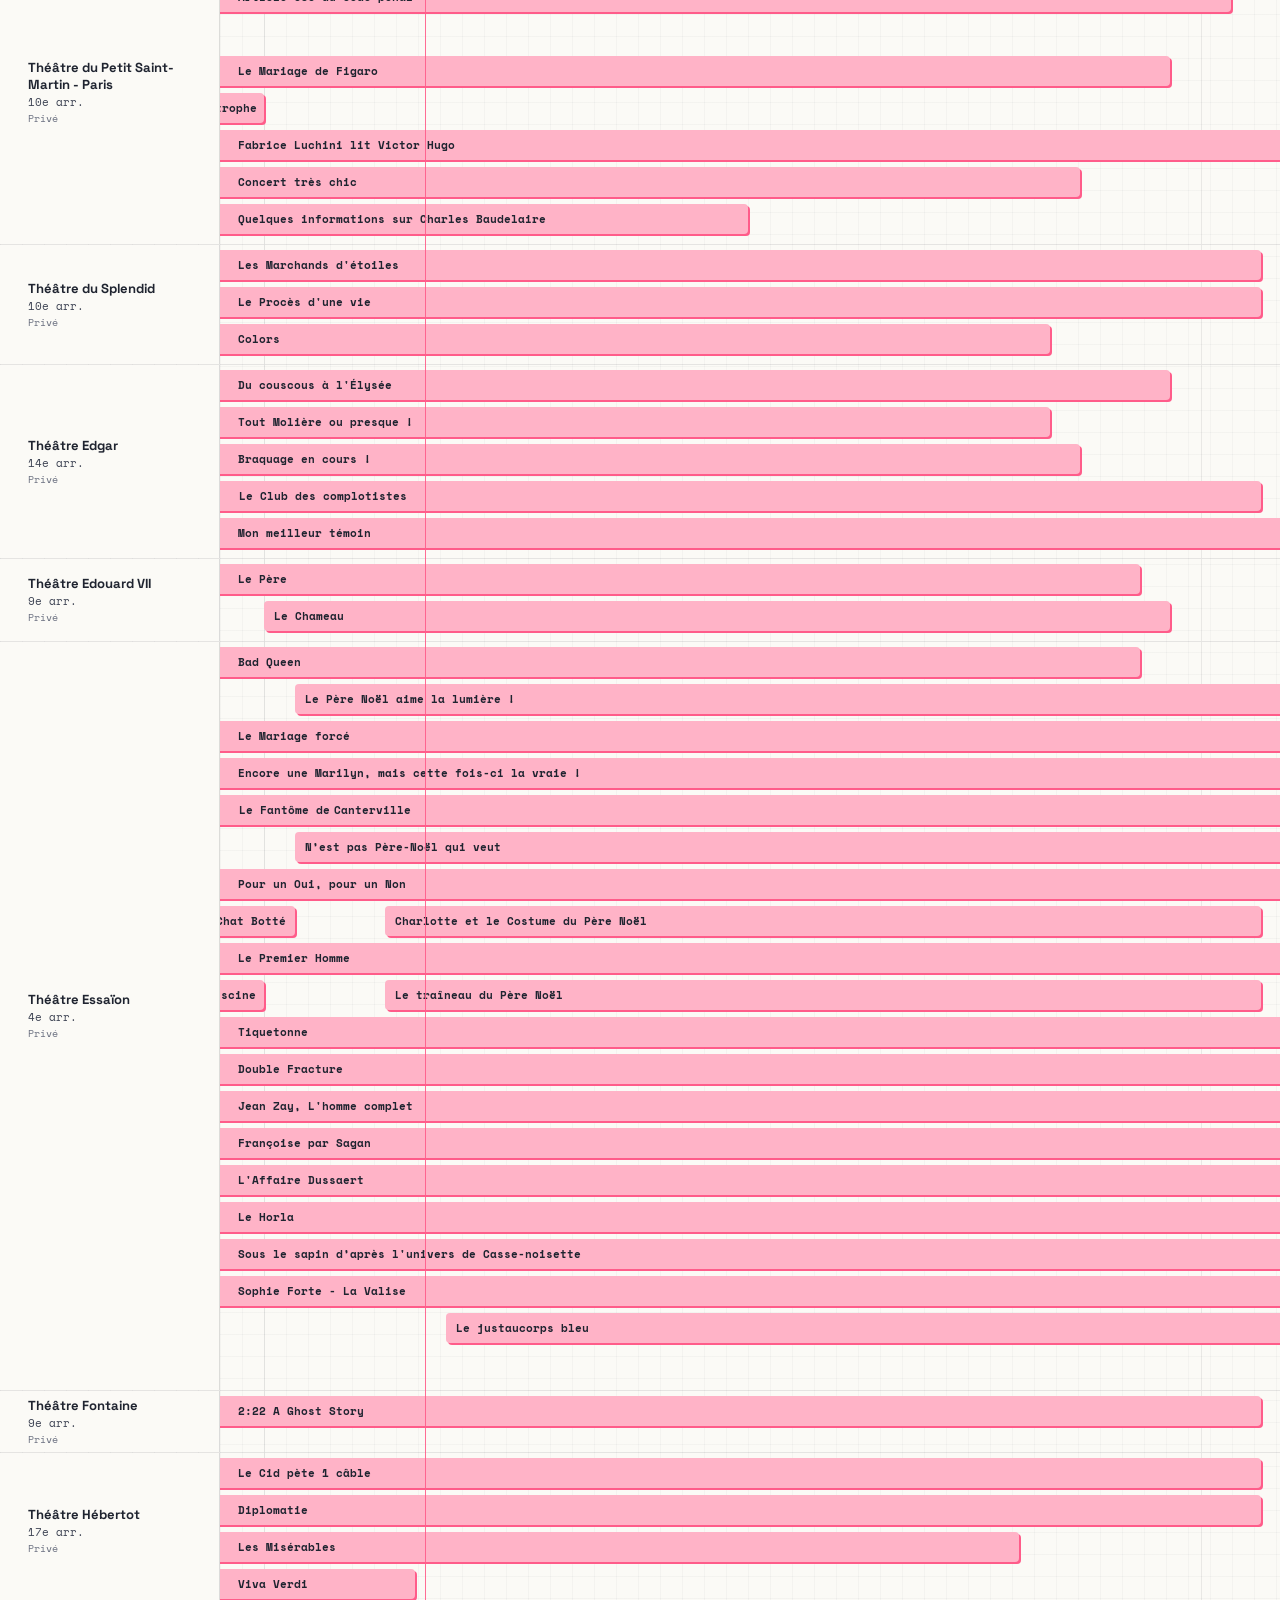
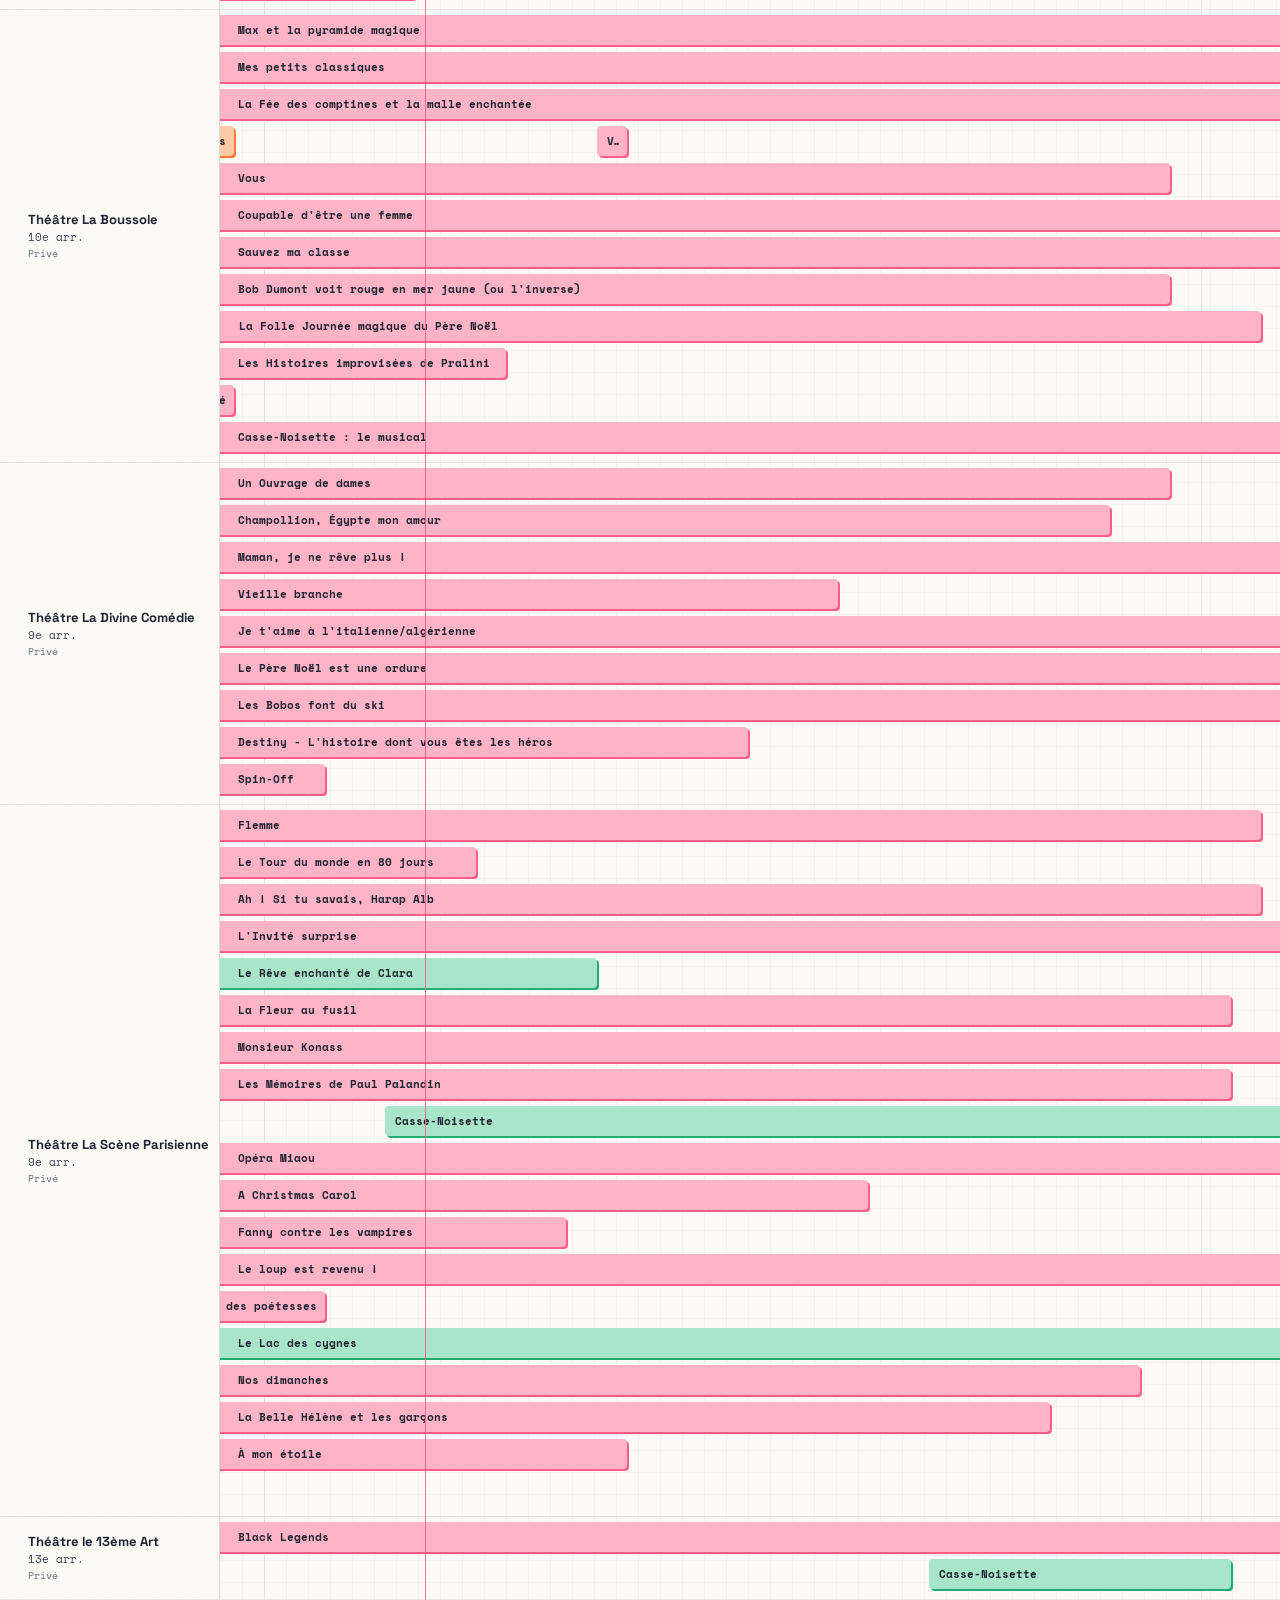
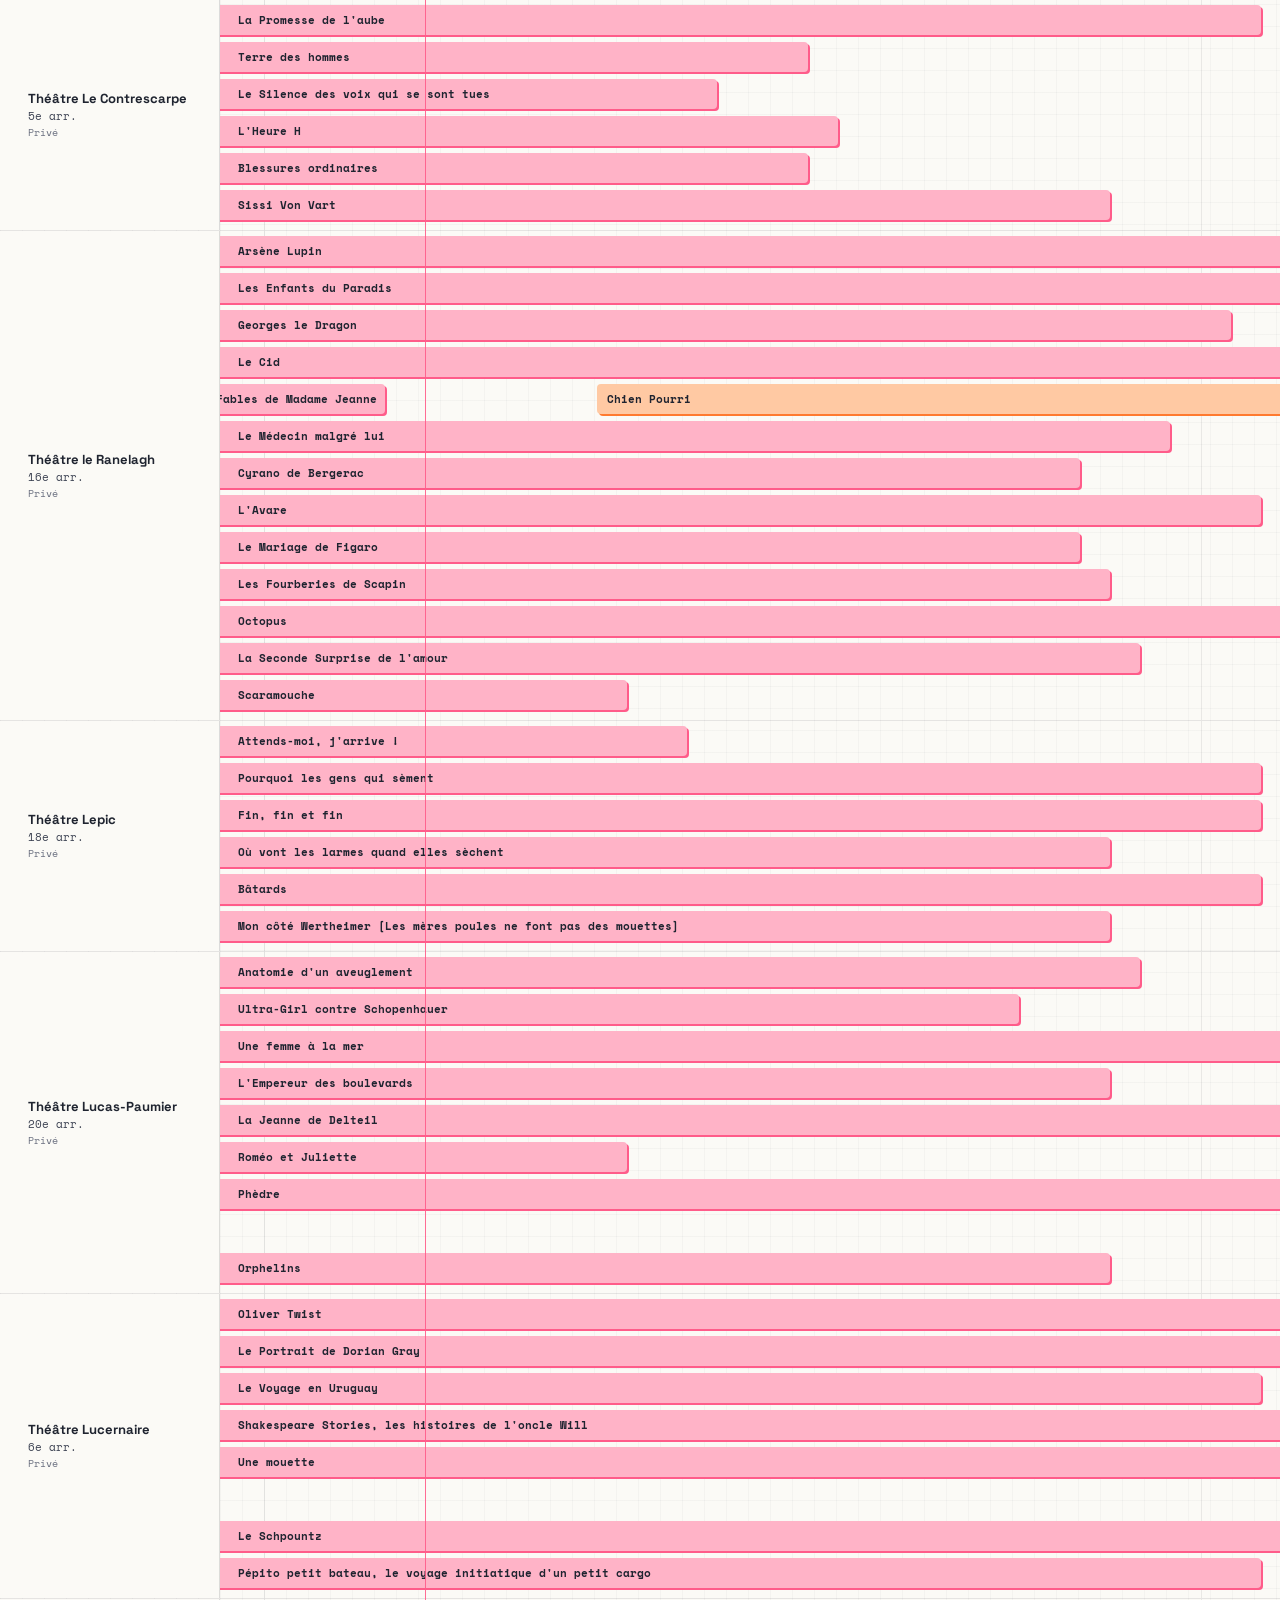
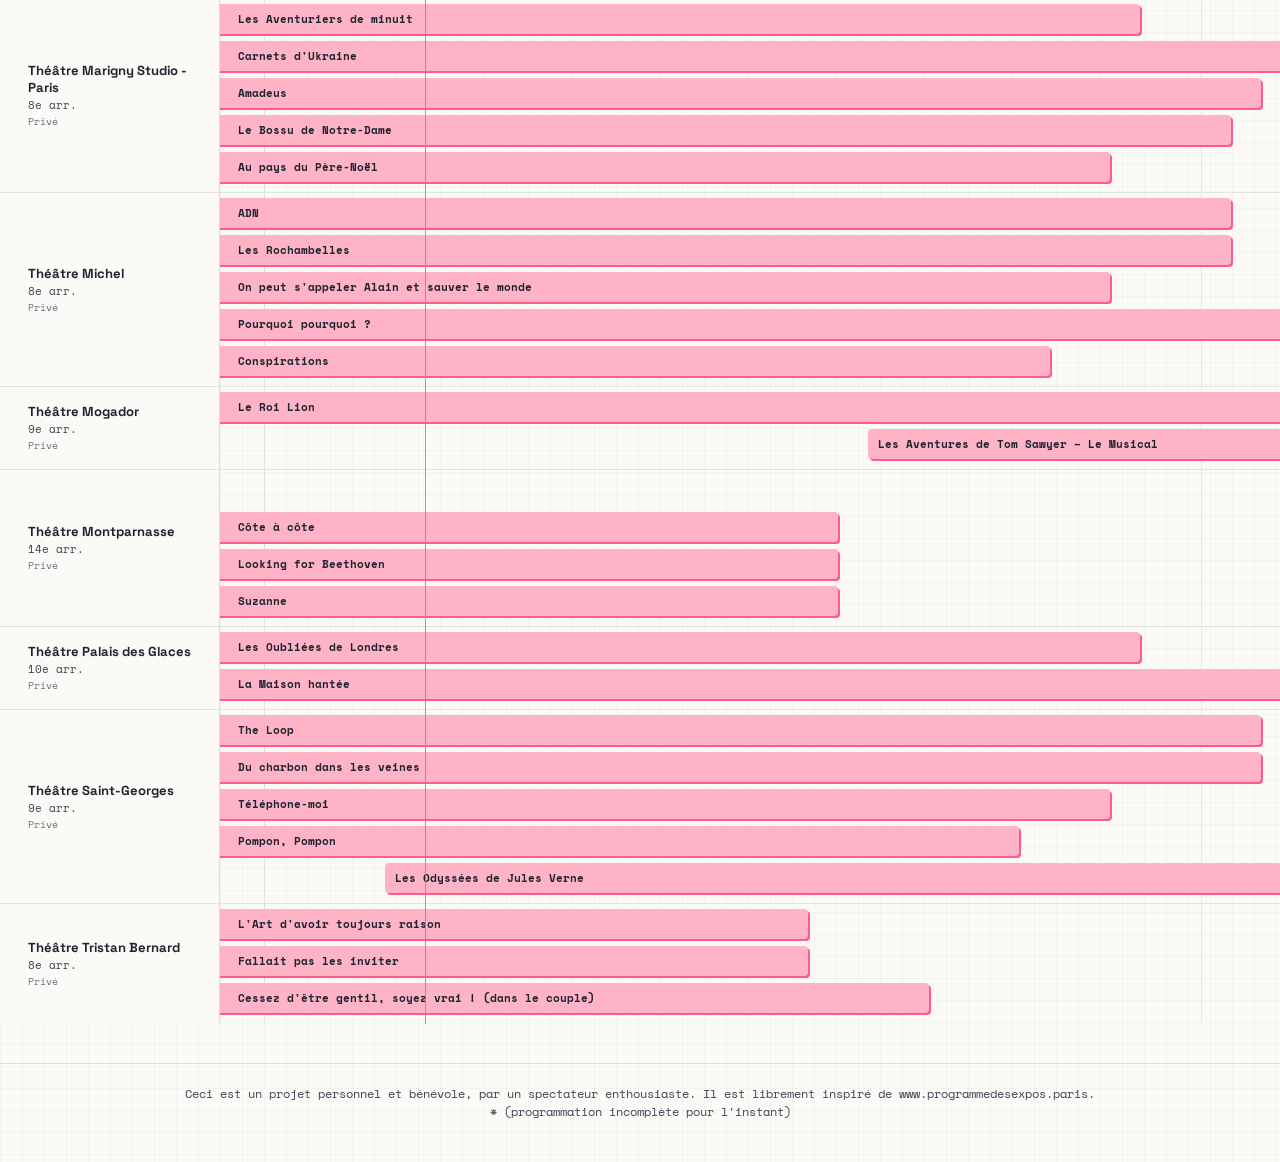
==== commit 8ebb4171: "New "Carnet" design and continuous today line - Risograph-notebook theme: grid paper, Space Grotesk/" ====
--- a/index.html
+++ b/index.html
@@ -5,6 +5,9 @@
   <meta name="viewport" content="width=device-width, initial-scale=1.0">
   <title>Programme des théâtres à Paris (et alentours)</title>
   <link rel="icon" href="data:image/svg+xml,<svg xmlns=%22http://www.w3.org/2000/svg%22 viewBox=%220 0 100 100%22><text y=%22.9em%22 font-size=%2290%22>🎭</text></svg>">
+  <link rel="preconnect" href="https://fonts.googleapis.com">
+  <link rel="preconnect" href="https://fonts.gstatic.com" crossorigin>
+  <link href="https://fonts.googleapis.com/css2?family=Space+Grotesk:wght@500;700&family=Space+Mono:wght@400;700&display=swap" rel="stylesheet">
   <link rel="stylesheet" href="style.css">
 </head>
 <body>
--- a/style.css
+++ b/style.css
@@ -3,37 +3,43 @@
 :root {
   --name-w: 220px;
   --radius: 4px;
-  --font: -apple-system, BlinkMacSystemFont, 'Segoe UI', Roboto, sans-serif;
-
-  --header-bg:            #1a2540;
-  --header-bg-hover:      #253560;
-  --bg:                   #fef8f0;
-  --row-bg:               #fffdf8;
-  --row-alt:              #faf4ea;
-  --border:               #e8d8c4;
-  --month-line:           #f0e4d4;
-  --today-col:            #d06010;
-  --muted:                #9a806a;
-  --text:                 #2a1a10;
-  --text-2:               #5a3e2e;
-  --play-bg:              #f0c890;
-  --filter-btn-bg:        #f5e8d8;
-  --filter-btn-color:     #3a2418;
-  --filter-active-bg:     #fffdf8;
-  --link-hover:           #a03010;
-  --scrollbar-track:      #f0e4d4;
-  --scrollbar-thumb:      #c8a880;
-  --scrollbar-hover:      #a88860;
-
-  --badge-national-bg:    #f5e4c0;
-  --badge-national-color: #4a2e08;
-  --badge-national-border:#d4aa60;
-  --badge-public-bg:      #d8eee8;
-  --badge-public-color:   #1a4838;
-  --badge-public-border:  #88c0b0;
-  --badge-prive-bg:       #fce8d8;
-  --badge-prive-color:    #7a2e08;
-  --badge-prive-border:   #e0a070;
+  --font: 'Space Grotesk', -apple-system, BlinkMacSystemFont, 'Segoe UI', Roboto, sans-serif;
+  --mono: 'Space Mono', ui-monospace, 'Courier New', monospace;
+
+  /* "Carnet" theme: risograph notebook. --ink is the line/text colour. */
+  --ink:                  #1f2430;
+  --riso-pink:            #ff5c8a;
+  --riso-blue:            #2c5cff;
+  --header-bg:            var(--ink);
+  --header-bg-hover:      #333a4a;
+  --bg:                   #fbfaf6;
+  --row-bg:               #fbfaf6;
+  --row-alt:              #f6f4ee;
+  --border:               var(--ink);
+  --month-line:           rgba(31,36,48,.18);
+  --today-col:            var(--riso-pink);
+  --muted:                #6b7080;
+  --text:                 var(--ink);
+  --text-2:               #3e4454;
+  --play-bg:              #ffb3c7;
+  --play-shadow:          var(--riso-pink);
+  --filter-btn-bg:        #fbfaf6;
+  --filter-btn-color:     var(--ink);
+  --filter-active-bg:     #fbfaf6;
+  --link-hover:           var(--riso-blue);
+  --scrollbar-track:      #f0eee6;
+  --scrollbar-thumb:      var(--ink);
+  --scrollbar-hover:      #3e4454;
+
+  --badge-national-bg:    var(--ink);
+  --badge-national-color: #fbfaf6;
+  --badge-national-border:var(--ink);
+  --badge-public-bg:      transparent;
+  --badge-public-color:   var(--ink);
+  --badge-public-border:  var(--ink);
+  --badge-prive-bg:       transparent;
+  --badge-prive-color:    var(--ink);
+  --badge-prive-border:   var(--ink);
 }
 
 
@@ -128,6 +134,7 @@
 .timeline-scroll-container {
   overflow-x: scroll; padding-bottom: 24px;
   scrollbar-width: none;
+  overscroll-behavior-x: contain;
 }
 .timeline-scroll-container::-webkit-scrollbar { display: none; }
 .timeline-wrapper { min-width: 860px; padding: 12px 28px 0 0; }
@@ -138,24 +145,27 @@
   position: sticky; left: 0; z-index: 6;
   background: var(--bg);
 }
-.months-track { position: relative; height: 26px; margin-left: 0; }
+.months-track { position: relative; height: 34px; margin-left: 0; }
 .month-label {
-  position: absolute; top: 0;
-  transform: translateX(-50%);
+  position: absolute; top: 0; height: 100%;
   font-size: .68rem; font-weight: 700; color: var(--muted);
   text-transform: uppercase; letter-spacing: .06em;
   white-space: nowrap; user-select: none;
 }
+.month-label span {
+  position: sticky; left: calc(var(--name-w) + 6px);
+  display: inline-block; padding-left: 5px;
+}
 
 /* Today marker in months header */
 .months-today {
-  position: absolute; top: 0; bottom: 0;
+  position: absolute; top: 16px; bottom: -3px; /* -3px bridges the gap to the first row */
   width: 2px; background: var(--today-col); opacity: .8;
   border-radius: 1px;
 }
 .months-today::after {
   content: 'auj.';
-  position: absolute; top: 6px; left: 50%;
+  position: absolute; top: 2px; left: 50%;
   transform: translateX(-50%);
   font-size: .62rem; font-weight: 700;
   color: var(--today-col); white-space: nowrap;
@@ -222,8 +232,8 @@
   width: 1px; background: var(--month-line); pointer-events: none;
 }
 .today-line {
-  position: absolute; top: 0; bottom: 0;
-  width: 2px; background: var(--today-col); opacity: .55;
+  position: absolute; top: 0; bottom: -1.5px; /* cover the row border */
+  width: 2px; background: var(--today-col); opacity: .9;
   pointer-events: none; z-index: 4;
 }
 
@@ -233,15 +243,27 @@
   border-radius: var(--radius);
   background: var(--play-bg);
   cursor: pointer; overflow: hidden;
+  overflow: clip; /* clip (not hidden) so the sticky title below follows the timeline scroll */
   transition: filter .1s, transform .1s;
   z-index: 2;
 }
-.play-block:hover { filter: brightness(1.06); transform: scaleY(1.04); z-index: 10; }
+@media (hover: hover) {
+  .play-block:hover { filter: brightness(1.06); transform: scaleY(1.04); z-index: 10; }
+}
 .play-block.dimmed { opacity: .15; pointer-events: none; }
+/* Riso ink per main type: pale fill + offset "stamp" shadow in the full ink */
+.play-block { box-shadow: 3px 2px 0 var(--play-shadow); border: 1.5px solid var(--ink); }
+.play-block.t-theatre      { --play-bg: #ffb3c7; --play-shadow: #ff5c8a; }
+.play-block.t-danse        { --play-bg: #a9e5c8; --play-shadow: #1fae72; }
+.play-block.t-marionnettes { --play-bg: #ffc9a3; --play-shadow: #ff7a2f; }
+.play-block.t-performance  { --play-bg: #b9c6ff; --play-shadow: #2c5cff; }
 
 .play-block-inner {
   display: flex; flex-direction: column; justify-content: center;
   gap: 2px; padding: 0 8px 0 12px; height: 100%; overflow: hidden;
+  /* Keep the title visible when the block's left edge scrolls under the name column */
+  position: sticky; left: calc(var(--name-w) + 8px);
+  width: fit-content; max-width: 100%; box-sizing: border-box;
 }
 
 .play-title {
@@ -320,6 +342,7 @@
 .scroll-mirror::-webkit-scrollbar-thumb { background: var(--scrollbar-thumb); border-radius: 4px; }
 .scroll-mirror::-webkit-scrollbar-thumb:hover { background: var(--scrollbar-hover); }
 #scrollMirrorInner { height: 1px; }
+@media (pointer: coarse) { .scroll-mirror { display: none; } }
 
 /* Tab switcher (in header) */
 .tab-switcher {
@@ -443,3 +466,102 @@
   .theatre-name a { font-size: .75rem; }
   .theatre-name .arr { display: none; }
 }
+
+/* ── Carnet theme overrides ────────────────────────────────────────── */
+body {
+  background-color: var(--bg);
+  background-image:
+    linear-gradient(rgba(31,36,48,.055) 1px, transparent 1px),
+    linear-gradient(90deg, rgba(31,36,48,.055) 1px, transparent 1px);
+  background-size: 22px 22px;
+}
+header { background: transparent; color: var(--ink); padding: 20px 28px 14px; }
+header h1 {
+  display: inline-block; font-weight: 700; letter-spacing: -.03em;
+  background: var(--riso-pink); color: #fbfaf6; padding: 2px 12px;
+  transform: rotate(-1.2deg); box-shadow: 4px 4px 0 var(--riso-blue);
+}
+header .subtitle { font-family: var(--mono); font-size: .74rem; opacity: 1; color: var(--text-2); margin-top: 10px; }
+.tab-switcher { background: transparent; gap: 6px; padding: 0; }
+.tab-opt {
+  font-family: var(--mono); text-transform: none; letter-spacing: 0; font-weight: 400;
+  color: var(--ink); border: 1.5px solid var(--ink); border-radius: 6px; background: var(--bg);
+}
+.tab-opt:hover { color: var(--ink); background: #ffe0ea; }
+.tab-opt.active { background: var(--ink); color: var(--bg); }
+.today-btn { background: var(--ink); font-family: var(--mono); border: 1.5px solid var(--ink); }
+.today-btn-fab { box-shadow: 3px 3px 0 var(--riso-pink); }
+.controls { background: rgba(251,250,246,.94); border-bottom: 1.5px solid var(--ink); box-shadow: none; }
+.filter-label { font-family: var(--mono); font-weight: 400; text-transform: lowercase; letter-spacing: 0; color: var(--ink); }
+.filter-btn, .filters-toggle { font-family: var(--mono); border: 1.5px solid var(--ink); }
+.filter-btn .dot { width: 9px; height: 9px; border: 1.5px solid var(--ink); }
+.filter-btn.active { border-color: var(--ink); color: var(--ink); box-shadow: 2px 2px 0 var(--ink); background: #ffe0ea; }
+.control-sep { background: rgba(31,36,48,.25); }
+.vision-btn { font-family: var(--mono); border: 1.5px solid var(--ink); color: var(--ink); background: #e3e9ff; }
+.vision-btn:hover { background: #cdd8ff; }
+.vision-btn.active { background: var(--riso-blue); color: #fff; border-color: var(--ink); box-shadow: 2px 2px 0 var(--ink); }
+.vision-btn::after { font-family: var(--mono); }
+.month-label { font-family: var(--mono); font-weight: 400; text-transform: lowercase; letter-spacing: 0; color: var(--ink); }
+.months-today::after {
+  font-family: var(--mono); color: #fff; background: var(--riso-pink);
+  padding: 0 5px; border-radius: 3px; font-weight: 700;
+}
+.theatre-row { border-bottom: 0; border-top: 1.5px solid var(--ink); }
+.theatre-row:nth-child(odd)  { background: rgba(251,250,246,.86); }
+.theatre-row:nth-child(even) { background: rgba(246,244,238,.86); }
+/* The sticky name column must be opaque so blocks scroll under it unseen */
+.theatre-row:nth-child(odd) .theatre-name  { background: #fbfaf6; }
+.theatre-row:nth-child(even) .theatre-name { background: #f6f4ee; }
+.month-label span { transition: opacity .12s; }
+.month-label span.leaving { opacity: 0; }
+.theatre-name { border-right: 1.5px solid var(--ink); }
+.theatre-name::after { display: none; }
+.theatre-name a { color: var(--ink); font-weight: 700; }
+.theatre-name .arr, .theatre-name .incomplete-marker { font-family: var(--mono); color: var(--text-2); }
+.status-badge { font-family: var(--mono); font-weight: 400; border-style: dashed !important; border-width: 1.5px !important; border-radius: 4px; }
+.badge-national { border-style: solid !important; }
+.play-title, .play-title-link { font-family: var(--mono); color: var(--ink); }
+.tooltip { background: var(--ink); border-radius: 6px; box-shadow: 4px 4px 0 var(--riso-pink); font-family: var(--font); }
+.scroll-mirror { background: var(--bg); border-top: 1.5px solid var(--ink); box-shadow: none; }
+footer { font-family: var(--mono); border-top: 1.5px solid var(--ink); color: var(--text-2); }
+.page-title { font-weight: 700; letter-spacing: -.02em; font-size: 1.2rem; }
+.page-subtitle, .critics-theatre, .critics-source, .critics-meta, .festival-location { font-family: var(--mono); }
+.critics-play-link, .festival-name, .festival-link { color: var(--ink); }
+.festival-card { border: 1.5px solid var(--ink); border-radius: 6px; box-shadow: 3px 3px 0 var(--riso-pink); background: var(--bg); }
+.festival-dates { color: var(--riso-blue); font-family: var(--mono); }
+.critics-list li, .critics-list li:first-child { border-color: rgba(31,36,48,.35); }
+.placeholder { border-color: var(--ink); }
+@media (max-width: 640px) {
+  header { padding: 14px 14px 10px; }
+  .header-inner { flex-wrap: wrap; row-gap: 12px; }
+  header h1 { font-size: 1.1rem; white-space: nowrap; }
+  .tab-switcher { margin-left: 0; gap: 4px; }
+  .tab-opt { padding: 3px 8px; font-size: .68rem; }
+}
+
+/* ── Carnet, minimal pass: fewer lines, lighter rules ─────────────── */
+body {
+  background-image:
+    linear-gradient(rgba(31,36,48,.03) 1px, transparent 1px),
+    linear-gradient(90deg, rgba(31,36,48,.03) 1px, transparent 1px);
+}
+.play-block { border: 0; box-shadow: 2px 2px 0 var(--play-shadow); min-height: 0 !important; }
+.play-block-inner { padding: 0 8px 0 10px; }
+.play-title, .play-title-link { font-size: .66rem; }
+.controls { border-bottom: 1px solid rgba(31,36,48,.12); }
+.filter-btn, .filters-toggle { border: 1px solid rgba(31,36,48,.22); }
+.filter-btn.active { border-color: var(--ink); box-shadow: none; }
+.filter-btn .dot { border: 0; }
+.control-sep { background: rgba(31,36,48,.12); }
+.theatre-row { border-top: 1px solid rgba(31,36,48,.1); }
+.theatre-row:nth-child(odd), .theatre-row:nth-child(even) { background: transparent; }
+.theatre-row:nth-child(odd) .theatre-name, .theatre-row:nth-child(even) .theatre-name { background: var(--bg); }
+.theatre-name { border-right: 1px solid rgba(31,36,48,.14); }
+.status-badge, .badge-national {
+  border: 0 !important; background: none !important; padding: 0;
+  color: var(--muted) !important; font-size: .6rem; margin-top: 1px;
+}
+.badge-national { color: var(--ink) !important; font-weight: 700; }
+.month-line { background: rgba(31,36,48,.08); }
+.today-line { width: 1.5px; }
+footer { border-top: 1px solid rgba(31,36,48,.12); }
